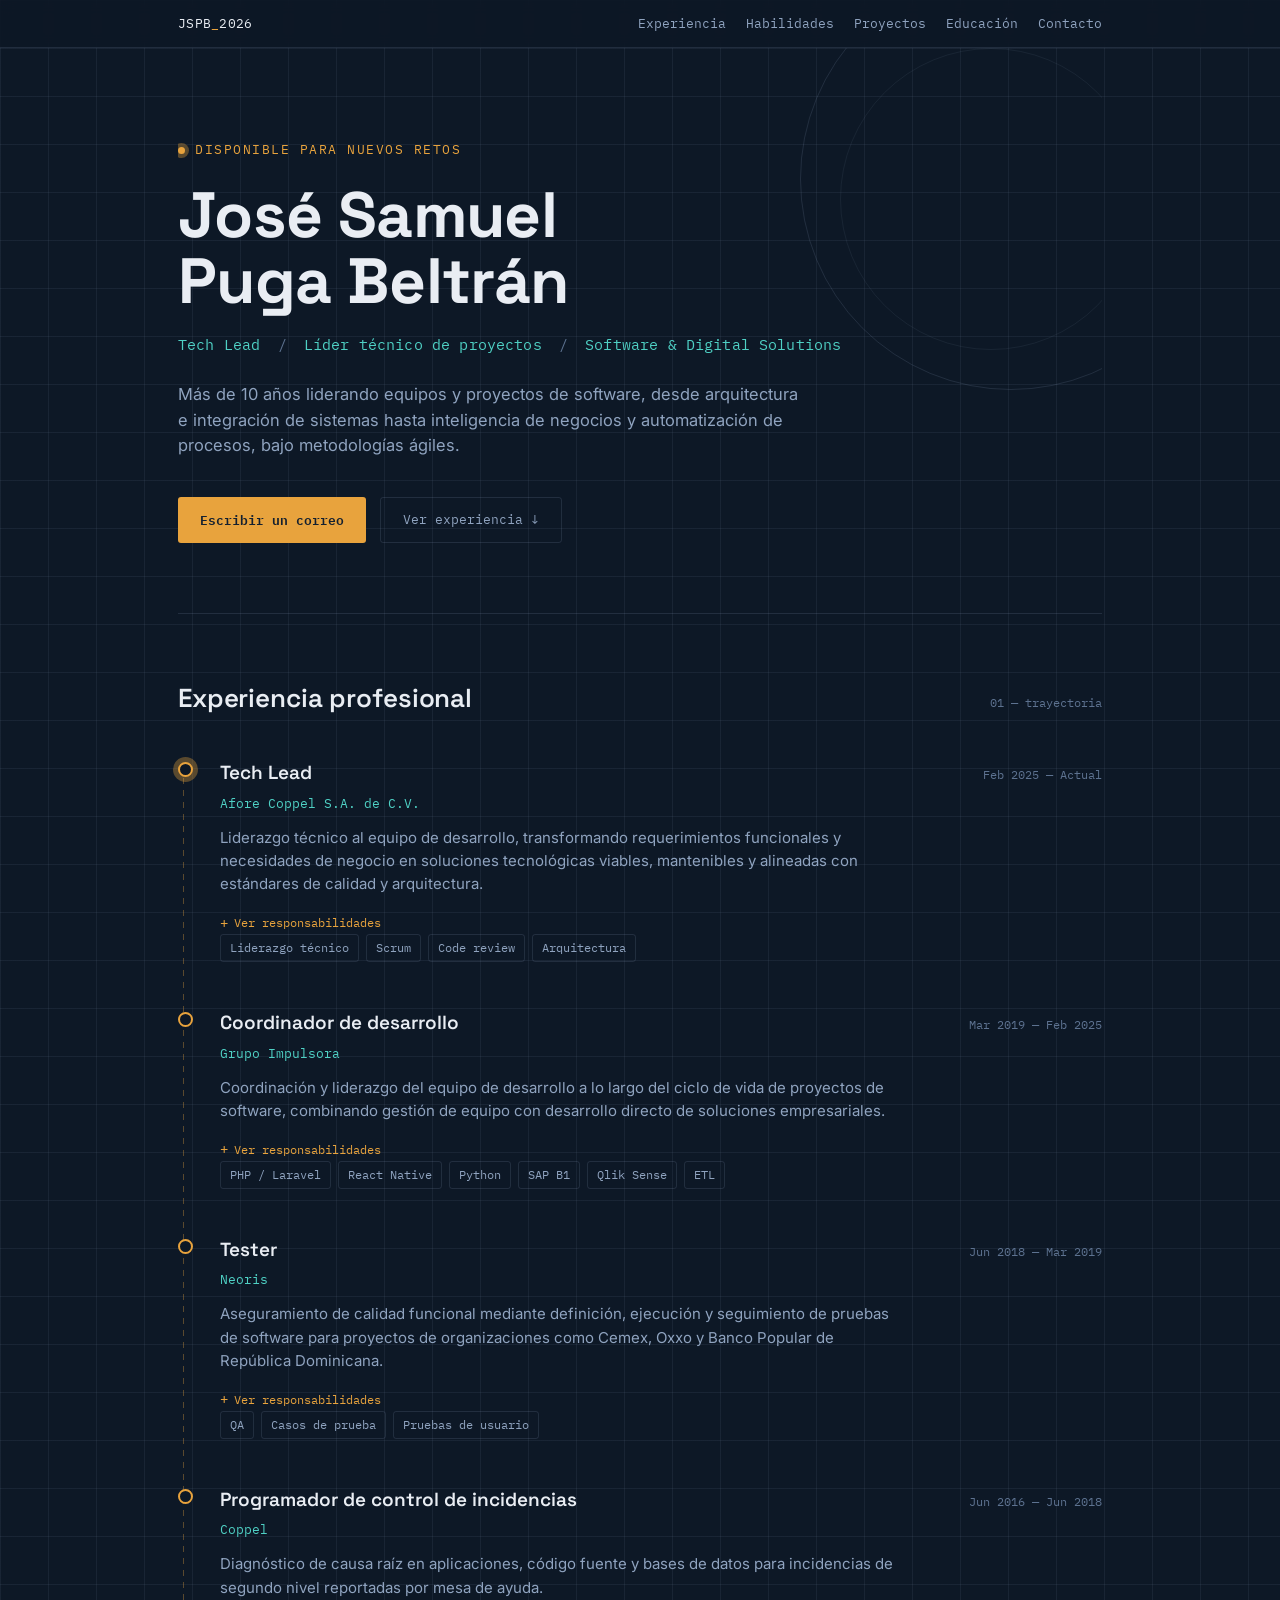
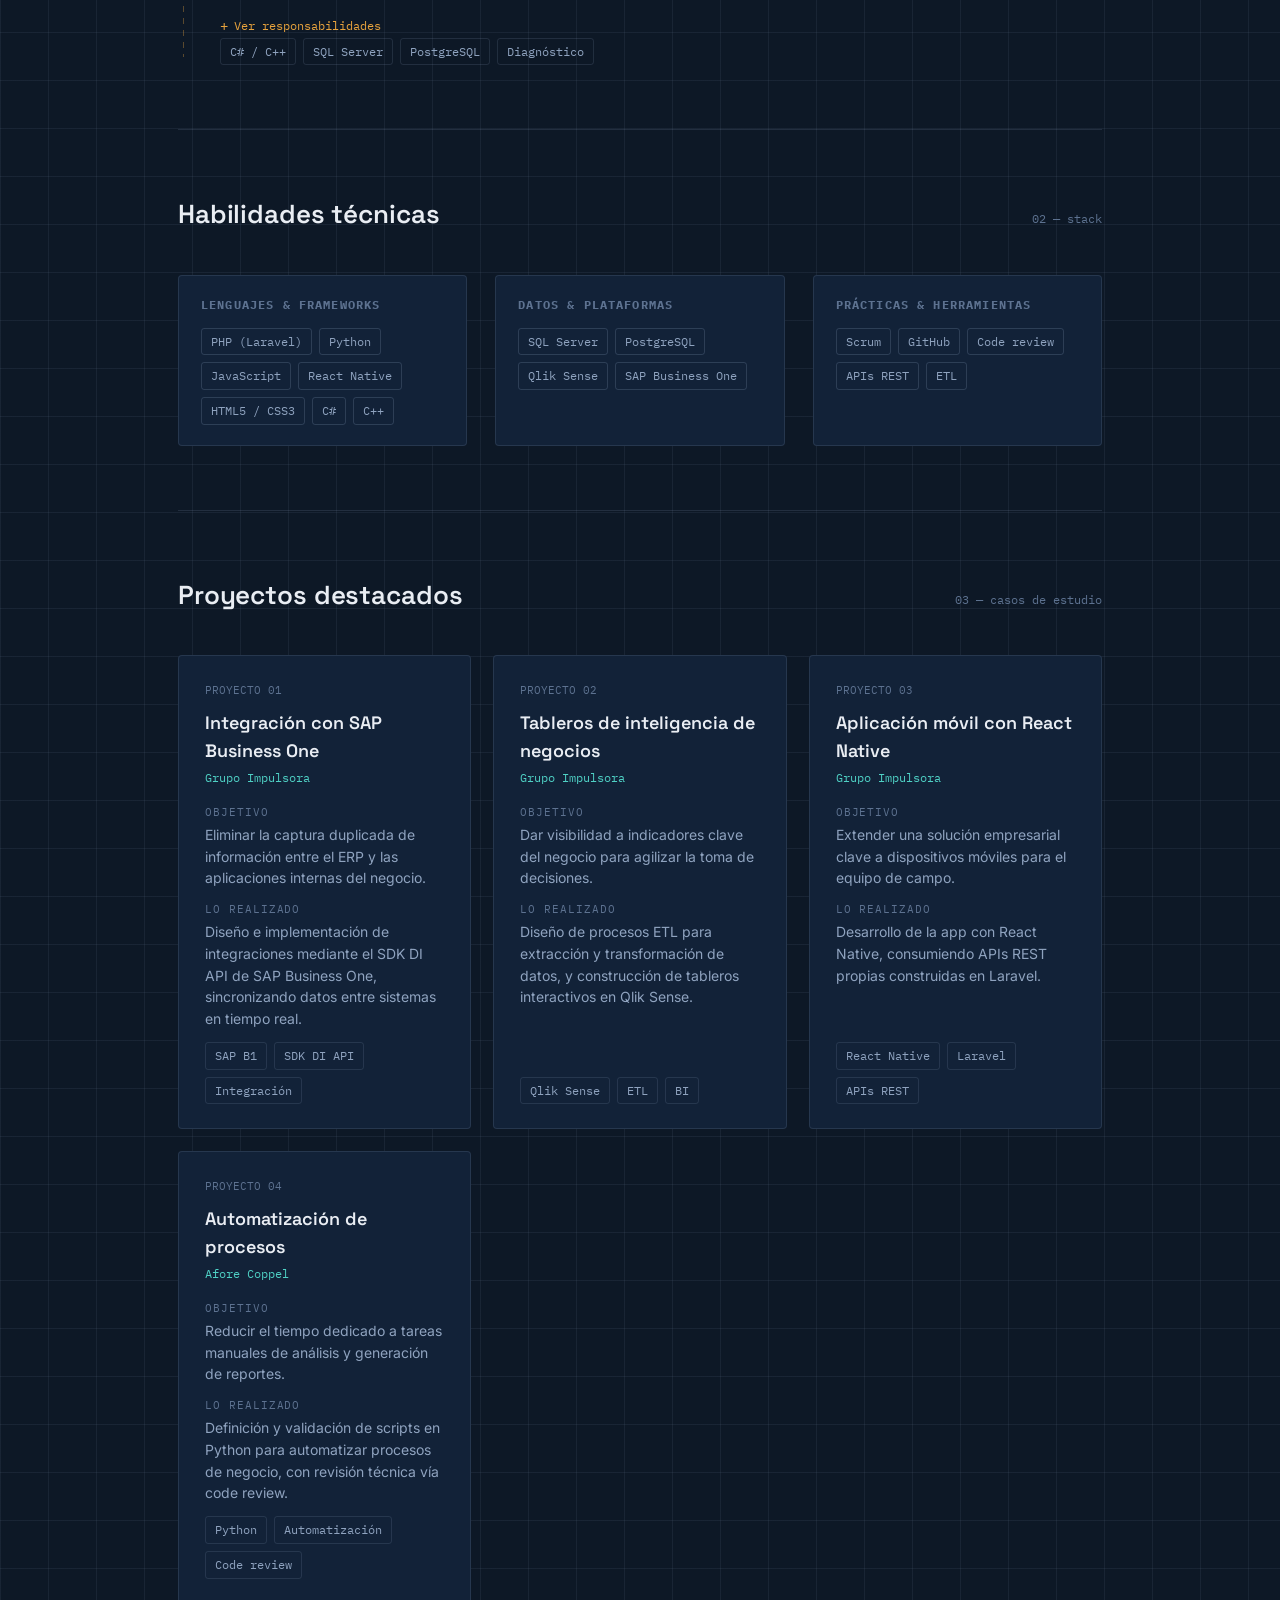
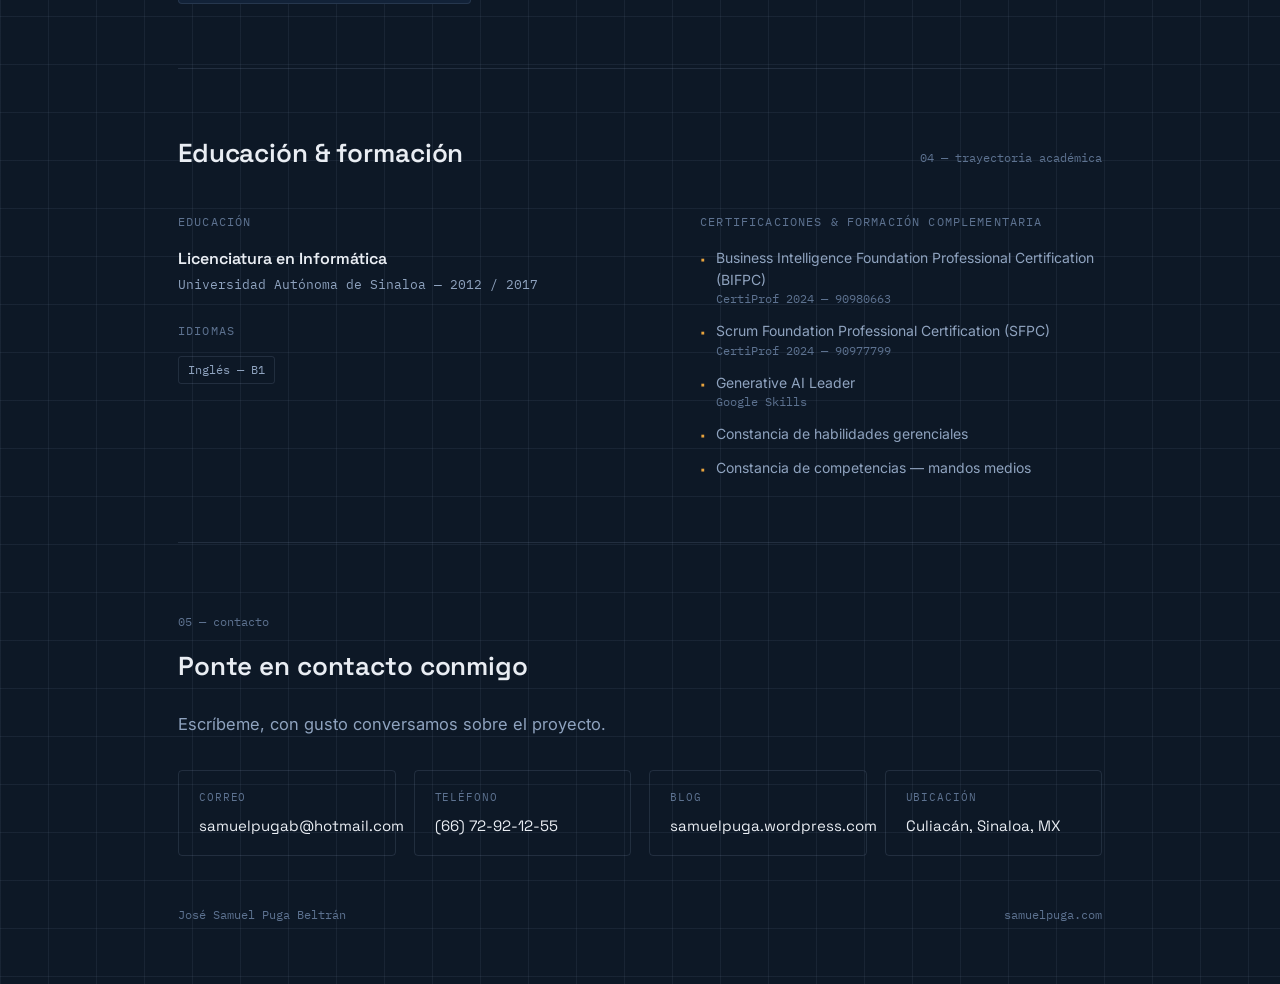
==== index.html @ a3ca5135 "Commit Se realiza el primer commit de la pagina web" ====
<!DOCTYPE html>
<html lang="es">
<head>
<meta charset="UTF-8">
<meta name="viewport" content="width=device-width, initial-scale=1.0">
<title>José Samuel Puga Beltrán — Tech Lead</title>
<!-- Metadatos Open Graph para redes sociales -->
<meta property="og:title" content="José Samuel Puga Beltrán — Tech Lead">
<meta property="og:description" content="Más de 10 años liderando equipos y proyectos de software, arquitectura de sistemas y automatización.">
<meta property="og:type" content="website">
<meta property="og:url" content="https://samuelpuga.com/">
<meta name="description" content="José Samuel Puga Beltrán — Tech Lead. Liderazgo técnico, integración de sistemas y desarrollo de software.">
<link rel="preconnect" href="https://fonts.googleapis.com">
<link rel="preconnect" href="https://fonts.gstatic.com" crossorigin>
<link href="https://fonts.googleapis.com/css2?family=Space+Grotesk:wght@400;500;600;700&family=Inter:wght@400;500;600&family=IBM+Plex+Mono:wght@400;500&display=swap" rel="stylesheet">
<style>
  :root{
    --bg: #0d1826;
    --bg-panel: #122238;
    --bg-panel-2: #0f1e32;
    --grid-line: rgba(143,163,191,0.09);
    --border: rgba(143,163,191,0.16);
    --text: #e9edf3;
    --text-muted: #8fa3bf;
    --text-dim: #5d7290;
    --accent: #e8a33d;
    --accent-dim: rgba(232,163,61,0.35);
    --teal: #4fd1c5;
    --font-display: 'Space Grotesk', sans-serif;
    --font-body: 'Inter', sans-serif;
    --font-mono: 'IBM Plex Mono', monospace;
  }

  *{ box-sizing: border-box; margin:0; padding:0; }

  html{ scroll-behavior: smooth; }

  body{
    background:
      linear-gradient(var(--grid-line) 1px, transparent 1px) 0 0/48px 48px,
      linear-gradient(90deg, var(--grid-line) 1px, transparent 1px) 0 0/48px 48px,
      var(--bg);
    color: var(--text);
    font-family: var(--font-body);
    line-height: 1.55;
    -webkit-font-smoothing: antialiased;
  }

  a{ color: inherit; }

  .wrap{
    max-width: 980px;
    margin: 0 auto;
    padding: 0 28px;
  }

  /* ---------- Top bar ---------- */
  .topbar{
    position: sticky; top:0; z-index: 20;
    background: rgba(13,24,38,0.86);
    backdrop-filter: blur(8px);
    border-bottom: 1px solid var(--border);
  }
  .topbar-inner{
    max-width: 980px; margin:0 auto; padding: 14px 28px;
    display:flex; align-items:center; justify-content: space-between;
    font-family: var(--font-mono); font-size: 12.5px; color: var(--text-muted);
  }
  .topbar-inner .id{ color: var(--text); letter-spacing: 0.02em; }
  .topbar-inner .id span{ color: var(--accent); }
  .topbar-links{ display:flex; gap:20px; }
  .topbar-links a{ text-decoration:none; color: var(--text-muted); transition: color .15s; }
  .topbar-links a:hover{ color: var(--accent); }
  .topbar-links a:focus-visible{ outline: 1px solid var(--accent); outline-offset: 3px; }

  /* ---------- Hero ---------- */
  .hero{
    padding: 92px 0 70px;
    position: relative;
    overflow: hidden;
  }
  .hero::before{
    content:"";
    position:absolute; right: -120px; top: -80px;
    width: 420px; height: 420px;
    border: 1px solid var(--border);
    border-radius: 50%;
  }
  .hero::after{
    content:"";
    position:absolute; right: -40px; top: 0;
    width: 300px; height: 300px;
    border: 1px solid var(--grid-line);
    border-radius: 50%;
  }
  .eyebrow{
    font-family: var(--font-mono); font-size: 12.5px; color: var(--accent);
    letter-spacing: 0.12em; text-transform: uppercase; margin-bottom: 22px;
    display:flex; align-items:center; gap: 10px;
  }
  .eyebrow::before{
    content:""; width: 7px; height:7px; background: var(--accent); border-radius: 50%;
    box-shadow: 0 0 0 4px var(--accent-dim);
  }
  h1{
    font-family: var(--font-display); font-weight: 700;
    font-size: clamp(38px, 6vw, 64px);
    letter-spacing: -0.01em;
    line-height: 1.04;
    max-width: 780px;
  }
  .role-line{
    margin-top: 18px;
    font-family: var(--font-mono);
    font-size: 15px;
    color: var(--teal);
    letter-spacing: 0.01em;
  }
  .role-line .sep{ color: var(--text-dim); margin: 0 8px; }
  .pitch{
    margin-top: 26px;
    max-width: 620px;
    color: var(--text-muted);
    font-size: 16.5px;
  }
  .hero-cta{
    margin-top: 38px;
    display:flex; gap: 14px; flex-wrap: wrap;
  }
  .btn{
    font-family: var(--font-mono); font-size: 13px;
    padding: 12px 22px;
    border-radius: 3px;
    text-decoration: none;
    display:inline-flex; align-items:center; gap:8px;
    transition: all .15s ease;
  }
  .btn-primary{
    background: var(--accent); color: #14202f; font-weight: 600;
  }
  .btn-primary:hover{ background: #f3b458; transform: translateY(-1px); }
  .btn-ghost{
    border: 1px solid var(--border); color: var(--text-muted);
  }
  .btn-ghost:hover{ border-color: var(--accent-dim); color: var(--text); }
  .btn:focus-visible{ outline: 1px solid var(--accent); outline-offset: 3px; }

  /* ---------- Section shell ---------- */
  section{ padding: 64px 0; border-top: 1px solid var(--border); }
  .section-head{
    display:flex; align-items: baseline; justify-content: space-between;
    margin-bottom: 40px; gap: 20px; flex-wrap: wrap;
  }
  .section-num{
    font-family: var(--font-mono); font-size: 12px; color: var(--text-dim);
  }
  h2{
    font-family: var(--font-display); font-size: 26px; font-weight: 600;
    letter-spacing: -0.005em;
  }

  /* ---------- Timeline / pipeline ---------- */
  .pipeline{ position: relative; }
  .pipeline::before{
    content:"";
    position:absolute; left: 5px; top: 8px; bottom: 8px;
    width: 1px;
    background: repeating-linear-gradient(
      to bottom, var(--accent-dim) 0 6px, transparent 6px 12px
    );
  }
  .role{
    position: relative;
    padding: 0 0 46px 42px;
  }
  .role:last-child{ padding-bottom: 0; }
  .role::before{
    content:"";
    position:absolute; left: 0; top: 4px;
    width: 11px; height: 11px;
    border-radius: 50%;
    background: var(--bg);
    border: 2px solid var(--accent);
  }
  .role.current::before{
    box-shadow: 0 0 0 5px var(--accent-dim);
  }
  .role-top{
    display:flex; align-items:baseline; justify-content: space-between;
    flex-wrap: wrap; gap: 8px 20px;
    margin-bottom: 6px;
  }
  .role-title{
    font-family: var(--font-display); font-size: 19px; font-weight: 600;
  }
  .role-dates{
    font-family: var(--font-mono); font-size: 12px; color: var(--text-dim);
    white-space: nowrap;
  }
  .role-company{
    font-family: var(--font-mono); font-size: 13px; color: var(--teal);
    margin-bottom: 12px;
  }
  .role-desc{ color: var(--text-muted); font-size: 15px; margin-bottom: 14px; max-width: 680px; }
  .role-bullets{ list-style:none; display:grid; gap:7px; margin-bottom: 16px; }
  .role-bullets li{
    font-size: 14px; color: var(--text); padding-left: 16px; position: relative;
  }
  .role-bullets li::before{
    content:"–"; position:absolute; left:0; color: var(--text-dim);
  }
  .tags{ display:flex; flex-wrap: wrap; gap: 7px; }
  .tag{
    font-family: var(--font-mono); font-size: 11.5px;
    padding: 4px 9px; border-radius: 3px;
    border: 1px solid var(--border); color: var(--text-muted);
  }
  details{ margin-top: 4px; }
  summary{
    cursor: pointer; font-family: var(--font-mono); font-size: 12px;
    color: var(--accent); list-style: none; user-select: none;
    display:inline-flex; align-items:center; gap:6px;
  }
  summary::-webkit-details-marker{ display:none; }
  summary::before{ content:"+"; font-size: 14px; }
  details[open] summary::before{ content:"–"; }
  details .role-bullets{ margin-top: 14px; }

  /* ---------- Projects ---------- */
  .edit-note{
    font-family: var(--font-mono); font-size: 12px; color: var(--accent);
    background: rgba(232,163,61,0.08); border: 1px dashed var(--accent-dim);
    border-radius: 4px; padding: 10px 14px; margin-bottom: 32px; max-width: 680px;
  }
  .project-grid{
    display:grid; grid-template-columns: repeat(auto-fit, minmax(280px, 1fr));
    gap: 22px;
  }
  .project-card{
    background: var(--bg-panel);
    border: 1px solid var(--border);
    border-radius: 4px;
    padding: 26px 26px 24px;
    display:flex; flex-direction: column;
    transition: border-color .15s, transform .15s;
  }
  .project-card:hover{ border-color: var(--accent-dim); transform: translateY(-2px); }
  .project-index{
    font-family: var(--font-mono); font-size: 11px; color: var(--text-dim);
    margin-bottom: 10px;
  }
  .project-title{
    font-family: var(--font-display); font-size: 18px; font-weight: 600;
    margin-bottom: 4px;
  }
  .project-context{
    font-family: var(--font-mono); font-size: 12px; color: var(--teal);
    margin-bottom: 16px;
  }
  .project-field{ margin-bottom: 12px; }
  .project-field:last-of-type{ margin-bottom: 16px; }
  .project-field .f-label{
    font-family: var(--font-mono); font-size: 10.5px; color: var(--text-dim);
    text-transform: uppercase; letter-spacing: 0.09em; margin-bottom: 4px;
  }
  .project-field .f-value{ font-size: 14px; color: var(--text-muted); }
  .project-card .tags{ margin-top: auto; }

  /* ---------- Skills ---------- */
  .skill-grid{
    display:grid;
    grid-template-columns: repeat(auto-fit, minmax(220px, 1fr));
    gap: 28px;
  }
  .skill-group{
    background: var(--bg-panel);
    border: 1px solid var(--border);
    border-radius: 4px;
    padding: 20px 22px;
  }
  .skill-group h3{
    font-family: var(--font-mono); font-size: 11.5px; color: var(--text-dim);
    text-transform: uppercase; letter-spacing: 0.1em; margin-bottom: 14px;
  }
  .skill-group .tags .tag{ border-color: rgba(143,163,191,0.22); }

  /* ---------- Education / certs / lang ---------- */
  .grid-2{
    display:grid; grid-template-columns: 1.2fr 1fr; gap: 40px;
  }
  .block-title{
    font-family: var(--font-mono); font-size: 11.5px; color: var(--text-dim);
    text-transform: uppercase; letter-spacing: 0.1em; margin-bottom: 16px;
  }
  .edu-item{ margin-bottom: 18px; }
  .edu-item .name{ font-family: var(--font-display); font-size: 16px; font-weight: 600; }
  .edu-item .meta{ font-family: var(--font-mono); font-size: 12.5px; color: var(--text-muted); margin-top: 3px; }
  .cert-list{ list-style:none; display:grid; gap: 12px; }
  .cert-list li{ font-size: 14px; color: var(--text-muted); padding-left: 16px; position: relative; }
  .cert-list li::before{ content:"▪"; position:absolute; left:0; color: var(--accent); font-size: 10px; top:5px; }
  .cert-list .cert-id{ font-family: var(--font-mono); font-size: 11.5px; color: var(--text-dim); display:block; }

  /* ---------- Footer / contact ---------- */
  footer{
    padding: 70px 0 60px;
    border-top: 1px solid var(--border);
  }
  .contact-cta h2{ max-width: 520px; }
  .contact-grid{
    margin-top: 32px;
    display:grid; grid-template-columns: repeat(auto-fit, minmax(200px,1fr));
    gap: 18px;
  }
  .contact-card{
    border: 1px solid var(--border); border-radius: 4px; padding: 18px 20px;
    text-decoration: none; transition: border-color .15s, transform .15s;
  }
  .contact-card:hover{ border-color: var(--accent-dim); transform: translateY(-2px); }
  .contact-card .label{
    font-family: var(--font-mono); font-size: 11px; color: var(--text-dim);
    text-transform: uppercase; letter-spacing: 0.08em; margin-bottom: 8px;
  }
  .contact-card .value{ font-family: var(--font-display); font-size: 15px; }
  .foot-note{
    margin-top: 50px; font-family: var(--font-mono); font-size: 11.5px; color: var(--text-dim);
    display:flex; justify-content: space-between; flex-wrap: wrap; gap: 10px;
  }

  @media (max-width: 720px){
    .grid-2{ grid-template-columns: 1fr; }
    .topbar-links{ gap: 10px; }
    .topbar-links a:nth-child(3),
    .topbar-links a:nth-child(4){ display:none; }
  }

  @media (prefers-reduced-motion: reduce){
    html{ scroll-behavior: auto; }
  }
</style>
</head>
<body>

<div class="topbar">
  <div class="topbar-inner">
    <div class="id">JSPB<span>_</span>2026</div>
    <div class="topbar-links">
      <a href="#experiencia">Experiencia</a>
      <a href="#habilidades">Habilidades</a>
      <a href="#proyectos">Proyectos</a>
      <a href="#educacion">Educación</a>
      <a href="#contacto">Contacto</a>
    </div>
  </div>
</div>

<div class="wrap">

  <section class="hero" style="border-top:none;">
    <div class="eyebrow">Disponible para nuevos retos</div>
    <h1>José Samuel<br>Puga Beltrán</h1>
    <div class="role-line">Tech Lead <span class="sep">/</span> Líder técnico de proyectos <span class="sep">/</span> Software &amp; Digital Solutions</div>
    <p class="pitch">
      Más de 10 años liderando equipos y proyectos de software, desde arquitectura e integración de sistemas
      hasta inteligencia de negocios y automatización de procesos, bajo metodologías ágiles.
    </p>
    <div class="hero-cta">
      <a class="btn btn-primary" href="mailto:samuelpugab@hotmail.com">Escribir un correo</a>
      <a class="btn btn-ghost" href="#experiencia">Ver experiencia ↓</a>
    </div>
  </section>

  <section id="experiencia">
    <div class="section-head">
      <h2>Experiencia profesional</h2>
      <div class="section-num">01 — trayectoria</div>
    </div>

    <div class="pipeline">

      <div class="role current">
        <div class="role-top">
          <div class="role-title">Tech Lead</div>
          <div class="role-dates">Feb 2025 — Actual</div>
        </div>
        <div class="role-company">Afore Coppel S.A. de C.V.</div>
        <p class="role-desc">
          Liderazgo técnico al equipo de desarrollo, transformando requerimientos funcionales y necesidades de
          negocio en soluciones tecnológicas viables, mantenibles y alineadas con estándares de calidad y arquitectura.
        </p>
        <details>
          <summary>Ver responsabilidades</summary>
          <ul class="role-bullets">
			<li>Arquitectura de Soluciones y Análisis de Impacto: Diseño y documento la arquitectura técnica y topología de sistemas, diagramando flujos e infraestructura (utilizando Mermaid.js y draw.io) para visualizar la afectación en servidores, definir el stack tecnológico y orquestar la creación de nuevos componentes.</li>
			<li>Liderazgo Técnico y Adopción Ágil (Scrum): Lidero técnica y operativamente una célula de desarrollo, actuando como pilar en la transición de la empresa hacia la metodología Scrum. Resolviendo bloqueos técnicos diarios y garantizando el cumplimiento de los KPIs de entrega (velocidad y objetivos del sprint).</li>
			<li>Alineación Negocio-Tecnología: Actúo como puente estratégico colaborando directamente con el Product Owner y el Scrum Master para refinar Historias de Usuario (HU), traduciendo necesidades comerciales en requerimientos técnicos viables y optimizando la estrategia de ataque del sprint.</li>
			<li>Gestión de Talento y Continuidad Operativa: Mentoreo al equipo de ingeniería, supervisando su desarrollo profesional (capacitaciones) y calidad de código. Mantengo un perfil hands-on, desarrollando componentes críticos para asegurar la continuidad de las entregas ante contingencias o ausencias.</li>
			<li>Gobierno de Infraestructura: Soy owner de dos servidores críticos asignados, garantizando su estabilidad, cumplimiento de normativas de las áreas operativas y generación de documentación técnica de alto nivel.</li>
          </ul>
        </details>
        <div class="tags">
          <span class="tag">Liderazgo técnico</span>
          <span class="tag">Scrum</span>
          <span class="tag">Code review</span>
          <span class="tag">Arquitectura</span>
        </div>
      </div>

      <div class="role">
        <div class="role-top">
          <div class="role-title">Coordinador de desarrollo</div>
          <div class="role-dates">Mar 2019 — Feb 2025</div>
        </div>
        <div class="role-company">Grupo Impulsora</div>
        <p class="role-desc">
          Coordinación y liderazgo del equipo de desarrollo a lo largo del ciclo de vida de proyectos de software,
          combinando gestión de equipo con desarrollo directo de soluciones empresariales.
        </p>
        <details>
          <summary>Ver responsabilidades</summary>
          <ul class="role-bullets">
            <li>Transformación Digital y Liderazgo de IT: Lideré la modernización tecnológica de la empresa desde cero, fundando y escalando el departamento de desarrollo. Dirigí el reclutamiento, mentoring y gestión del equipo técnico, y evangelicé a las gerencias para migrar procesos críticos y aislados en Excel hacia un ecosistema web estandarizado.</li>
			<li>Arquitectura de Sistemas & Integración Empresarial (SAP): Diseñé, tomé decisiones de stack (PHP/Laravel) y desarrollé un ecosistema omnicanal de cero, entregando una plataforma web central (con más de 100 módulos) y 3 aplicaciones móviles (React-Native) consumiendo una API REST propia. Todo integrado de forma segura y bidireccional al core de SAP Business One mediante DI API y consultas directas.</li>
			<li>Ingeniería de Datos y Business Intelligence: Conceptualicé y construí la infraestructura de análisis de datos para la toma de decisiones directivas, diseñando un Data Warehouse alimentado por procesos ETL creados a la medida y visualizado a través de tableros dinámicos en QlikSense.</li>
			<li>Implementación de Cultura Ágil (Scrum): Fui el catalizador principal para la adopción de la metodología Scrum en la organización, resolviendo problemas históricos de definición de alcance y tiempos de entrega. Capacité técnica y metodológicamente tanto al equipo de desarrollo como a los nuevos roles de gestión (Product Owners/Scrum Masters).</li>
			<li>Gestión Operativa y Soporte Nivel 3: Mantuve el gobierno total sobre la arquitectura tecnológica, garantizando la alta disponibilidad de las aplicaciones y encabezando el diagnóstico y resolución de incidencias de código complejas escaladas por la mesa de ayuda.</li>
          </ul>
        </details>
        <div class="tags">
          <span class="tag">PHP / Laravel</span>
          <span class="tag">React Native</span>
          <span class="tag">Python</span>
          <span class="tag">SAP B1</span>
          <span class="tag">Qlik Sense</span>
          <span class="tag">ETL</span>
        </div>
      </div>

      <div class="role">
        <div class="role-top">
          <div class="role-title">Tester</div>
          <div class="role-dates">Jun 2018 — Mar 2019</div>
        </div>
        <div class="role-company">Neoris</div>
        <p class="role-desc">
          Aseguramiento de calidad funcional mediante definición, ejecución y seguimiento de pruebas de software
          para proyectos de organizaciones como Cemex, Oxxo y Banco Popular de República Dominicana.
        </p>
        <details>
          <summary>Ver responsabilidades</summary>
          <ul class="role-bullets">
            <li>Aseguramiento de Calidad en Core Bancario (Banco Popular RD): Trabajé 6 meses de forma presencial validando una migración crítica del sistema core de créditos. Diseñé y ejecuté pruebas de integración y regresión en más de 30 sistemas para garantizar la continuidad operativa y mitigar riesgos de afectación tras la actualización del núcleo. </li>
			<li>Despliegues Enterprise Internacionales (Oxxo & Cemex): Ejecuté los ciclos de pruebas funcionales para la implementación del sistema central de ventas durante la apertura de mercado de Oxxo en Perú. Adicionalmente, validé la integridad de un sistema de procesamiento y traducción de información corporativa para Cemex. </li>
			<li>Ciclo de Vida de Pruebas (STLC): Fui responsable de la creación de planes y casos de prueba, ejecución exhaustiva de pruebas manuales sistemáticas y documentación de incidencias, asegurando que cada entrega cumpliera estrictamente con los requerimientos técnicos y de negocio. </li>
          </ul>
        </details>
        <div class="tags">
          <span class="tag">QA</span>
          <span class="tag">Casos de prueba</span>
          <span class="tag">Pruebas de usuario</span>
        </div>
      </div>

      <div class="role">
        <div class="role-top">
          <div class="role-title">Programador de control de incidencias</div>
          <div class="role-dates">Jun 2016 — Jun 2018</div>
        </div>
        <div class="role-company">Coppel</div>
        <p class="role-desc">
          Diagnóstico de causa raíz en aplicaciones, código fuente y bases de datos para incidencias de segundo nivel
          reportadas por mesa de ayuda.
        </p>
        <details>
          <summary>Ver responsabilidades</summary>
          <ul class="role-bullets">
            <li>Análisis de Causa Raíz en Producción (Troubleshooting): Gestioné el diagnóstico avanzado de incidencias críticas escaladas por la mesa de ayuda, identificando el origen de fallos a través de múltiples capas del sistema: problemas de conectividad, errores de despliegue, inconsistencias de bases de datos y fallos lógicos. </li>
			<li>Ingeniería Inversa y Debugging: Analizaba y rastreaba flujos de ejecución en un promedio de 10 repositorios/sistemas distintos diariamente, procesando y diagnosticando alrededor de 8 incidencias de alta prioridad al día para su corrección precisa. </li>
			<li>Integridad de Datos y Sistemas: Evaluaba el impacto de transacciones fallidas, actualizaciones de base de datos incorrectas (SQL Server, PostgreSQL) y errores de notas de producción, documentando los hallazgos detalladamente para el equipo de desarrollo y evitando la reincidencia de los errores.</li>
          </ul>
        </details>
        <div class="tags">
          <span class="tag">C# / C++</span>
          <span class="tag">SQL Server</span>
          <span class="tag">PostgreSQL</span>
          <span class="tag">Diagnóstico</span>
        </div>
      </div>

    </div>
  </section>

  <section id="habilidades">
    <div class="section-head">
      <h2>Habilidades técnicas</h2>
      <div class="section-num">02 — stack</div>
    </div>
    <div class="skill-grid">
      <div class="skill-group">
        <h3>Lenguajes &amp; frameworks</h3>
        <div class="tags">
          <span class="tag">PHP (Laravel)</span>
          <span class="tag">Python</span>
          <span class="tag">JavaScript</span>
          <span class="tag">React Native</span>
          <span class="tag">HTML5 / CSS3</span>
          <span class="tag">C#</span>
          <span class="tag">C++</span>
        </div>
      </div>
      <div class="skill-group">
        <h3>Datos &amp; plataformas</h3>
        <div class="tags">
          <span class="tag">SQL Server</span>
          <span class="tag">PostgreSQL</span>
          <span class="tag">Qlik Sense</span>
          <span class="tag">SAP Business One</span>
        </div>
      </div>
      <div class="skill-group">
        <h3>Prácticas &amp; herramientas</h3>
        <div class="tags">
          <span class="tag">Scrum</span>
          <span class="tag">GitHub</span>
          <span class="tag">Code review</span>
          <span class="tag">APIs REST</span>
          <span class="tag">ETL</span>
        </div>
      </div>
    </div>
  </section>

  <section id="proyectos">
    <div class="section-head">
      <h2>Proyectos destacados</h2>
      <div class="section-num">03 — casos de estudio</div>
    </div>

    <!-- <p class="edit-note">
      ✎ Estos 4 proyectos son un borrador basado en tu stack técnico — reemplaza el título, contexto,
      objetivo, solución y tags con los datos reales de tus proyectos.
    </p> -->

    <div class="project-grid">

      <div class="project-card">
        <div class="project-index">PROYECTO 01</div>
        <div class="project-title">Integración con SAP Business One</div>
        <div class="project-context">Grupo Impulsora</div>
        <div class="project-field">
          <div class="f-label">Objetivo</div>
          <div class="f-value">Eliminar la captura duplicada de información entre el ERP y las aplicaciones internas del negocio.</div>
        </div>
        <div class="project-field">
          <div class="f-label">Lo realizado</div>
          <div class="f-value">Diseño e implementación de integraciones mediante el SDK DI API de SAP Business One, sincronizando datos entre sistemas en tiempo real.</div>
        </div>
        <div class="tags">
          <span class="tag">SAP B1</span>
          <span class="tag">SDK DI API</span>
          <span class="tag">Integración</span>
        </div>
      </div>

      <div class="project-card">
        <div class="project-index">PROYECTO 02</div>
        <div class="project-title">Tableros de inteligencia de negocios</div>
        <div class="project-context">Grupo Impulsora</div>
        <div class="project-field">
          <div class="f-label">Objetivo</div>
          <div class="f-value">Dar visibilidad a indicadores clave del negocio para agilizar la toma de decisiones.</div>
        </div>
        <div class="project-field">
          <div class="f-label">Lo realizado</div>
          <div class="f-value">Diseño de procesos ETL para extracción y transformación de datos, y construcción de tableros interactivos en Qlik Sense.</div>
        </div>
        <div class="tags">
          <span class="tag">Qlik Sense</span>
          <span class="tag">ETL</span>
          <span class="tag">BI</span>
        </div>
      </div>

      <div class="project-card">
        <div class="project-index">PROYECTO 03</div>
        <div class="project-title">Aplicación móvil con React Native</div>
        <div class="project-context">Grupo Impulsora</div>
        <div class="project-field">
          <div class="f-label">Objetivo</div>
          <div class="f-value">Extender una solución empresarial clave a dispositivos móviles para el equipo de campo.</div>
        </div>
        <div class="project-field">
          <div class="f-label">Lo realizado</div>
          <div class="f-value">Desarrollo de la app con React Native, consumiendo APIs REST propias construidas en Laravel.</div>
        </div>
        <div class="tags">
          <span class="tag">React Native</span>
          <span class="tag">Laravel</span>
          <span class="tag">APIs REST</span>
        </div>
      </div>

      <div class="project-card">
        <div class="project-index">PROYECTO 04</div>
        <div class="project-title">Automatización de procesos</div>
        <div class="project-context">Afore Coppel</div>
        <div class="project-field">
          <div class="f-label">Objetivo</div>
          <div class="f-value">Reducir el tiempo dedicado a tareas manuales de análisis y generación de reportes.</div>
        </div>
        <div class="project-field">
          <div class="f-label">Lo realizado</div>
          <div class="f-value">Definición y validación de scripts en Python para automatizar procesos de negocio, con revisión técnica vía code review.</div>
        </div>
        <div class="tags">
          <span class="tag">Python</span>
          <span class="tag">Automatización</span>
          <span class="tag">Code review</span>
        </div>
      </div>

    </div>
  </section>

  <section id="educacion">
    <div class="section-head">
      <h2>Educación &amp; formación</h2>
      <div class="section-num">04 — trayectoria académica</div>
    </div>
    <div class="grid-2">
      <div>
        <div class="block-title">Educación</div>
        <div class="edu-item">
          <div class="name">Licenciatura en Informática</div>
          <div class="meta">Universidad Autónoma de Sinaloa — 2012 / 2017</div>
        </div>
        <div class="block-title" style="margin-top:28px;">Idiomas</div>
        <div class="tags"><span class="tag">Inglés — B1</span></div>
      </div>
      <div>
        <div class="block-title">Certificaciones &amp; formación complementaria</div>
        <ul class="cert-list">
          <li>Business Intelligence Foundation Professional Certification (BIFPC)
            <span class="cert-id">CertiProf 2024 — 90980663</span>
          </li>
          <li>Scrum Foundation Professional Certification (SFPC)
            <span class="cert-id">CertiProf 2024 — 90977799</span>
          </li>
          <li>Generative AI Leader
            <span class="cert-id">Google Skills</span>
          </li>
          <li>Constancia de habilidades gerenciales</li>
          <li>Constancia de competencias — mandos medios</li>
        </ul>
      </div>
    </div>
  </section>

  <footer id="contacto">
    <div class="contact-cta">
      <div class="section-num" style="margin-bottom:14px;">05 — contacto</div>
      <h2>Ponte en contacto conmigo</h2>
      <p class="pitch">Escríbeme, con gusto conversamos sobre el proyecto.</p>
    </div>
    <div class="contact-grid">
      <a class="contact-card" href="mailto:samuelpugab@hotmail.com">
        <div class="label">Correo</div>
        <div class="value">samuelpugab@hotmail.com</div>
      </a>
      <a class="contact-card" href="tel:+526672921255">
        <div class="label">Teléfono</div>
        <div class="value">(66) 72‑92‑12‑55</div>
      </a>
      <a class="contact-card" href="https://samuelpuga.wordpress.com" target="_blank" rel="noopener">
        <div class="label">Blog</div>
        <div class="value">samuelpuga.wordpress.com</div>
      </a>
      <div class="contact-card" style="cursor:default;">
        <div class="label">Ubicación</div>
        <div class="value">Culiacán, Sinaloa, MX</div>
      </div>
    </div>
    <div class="foot-note">
      <span>José Samuel Puga Beltrán</span>
      <span>samuelpuga.com</span>
    </div>
  </footer>

</div>
</body>
</html>
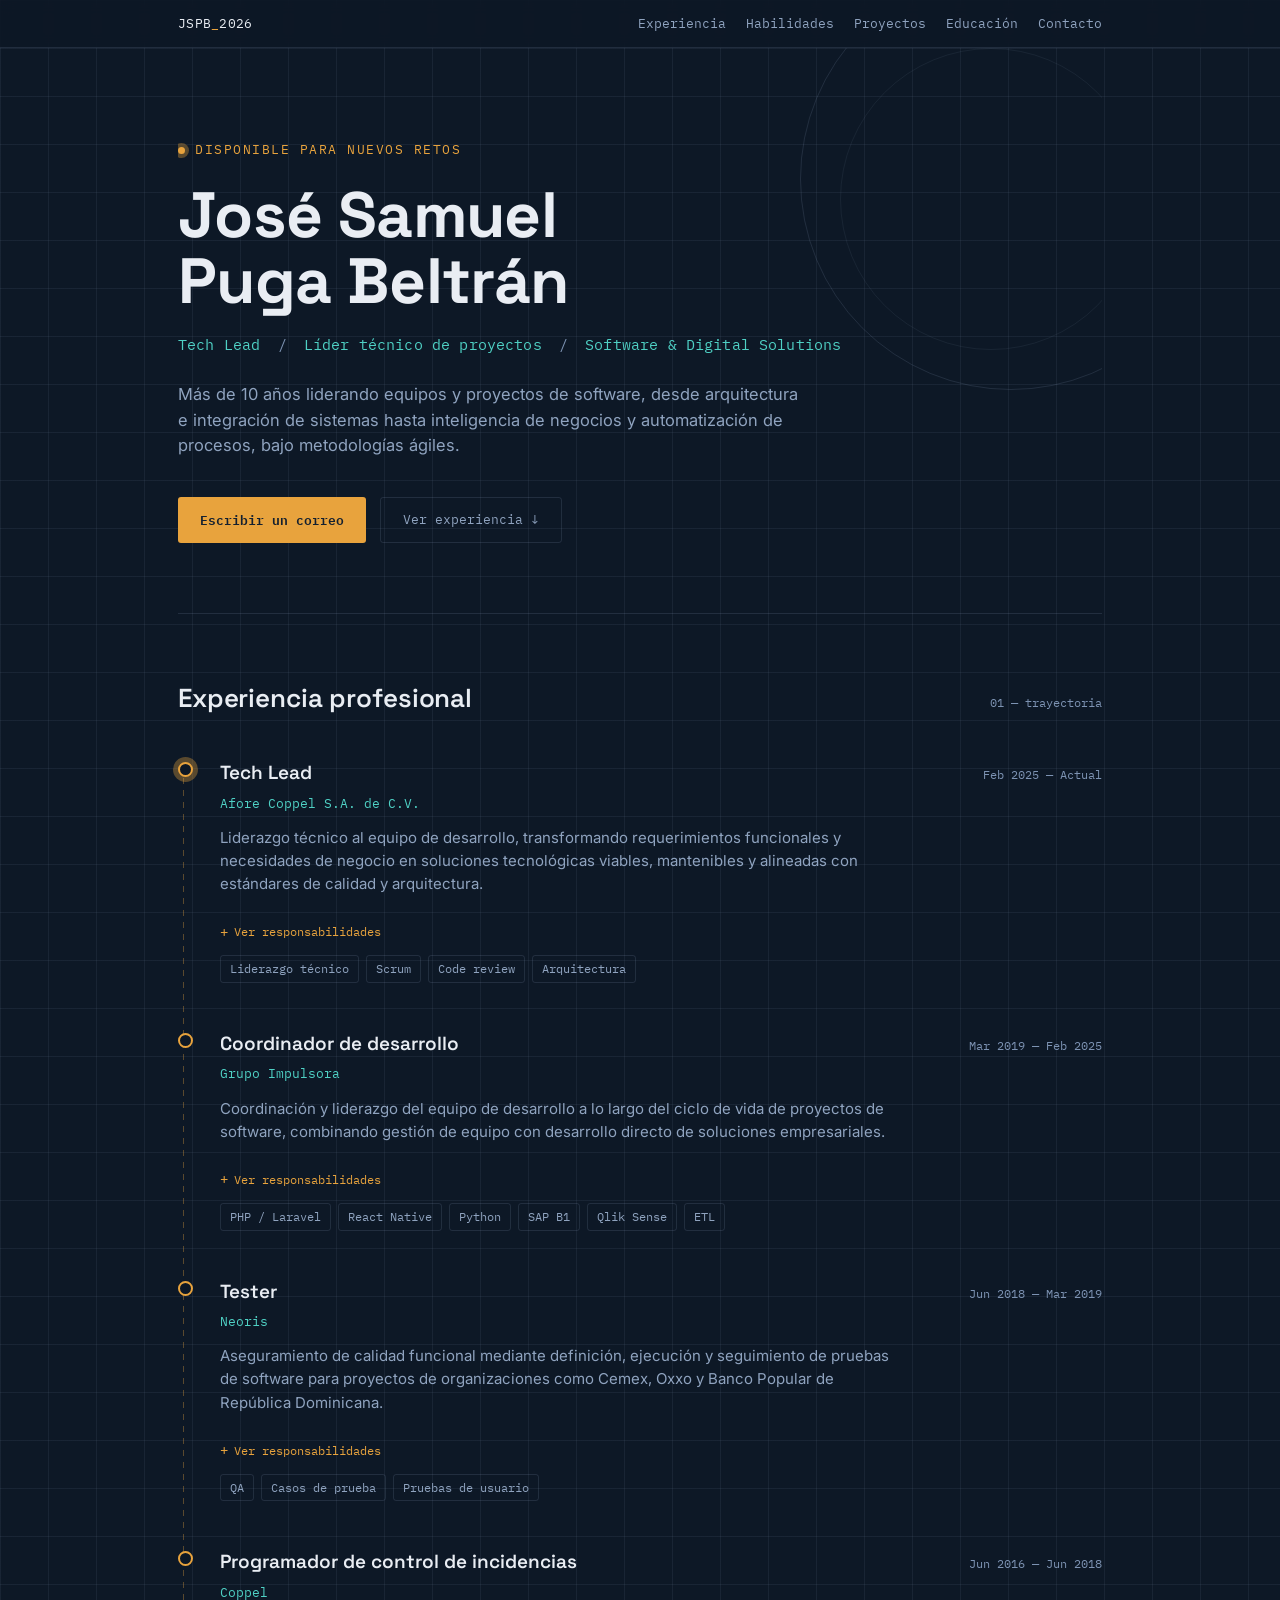
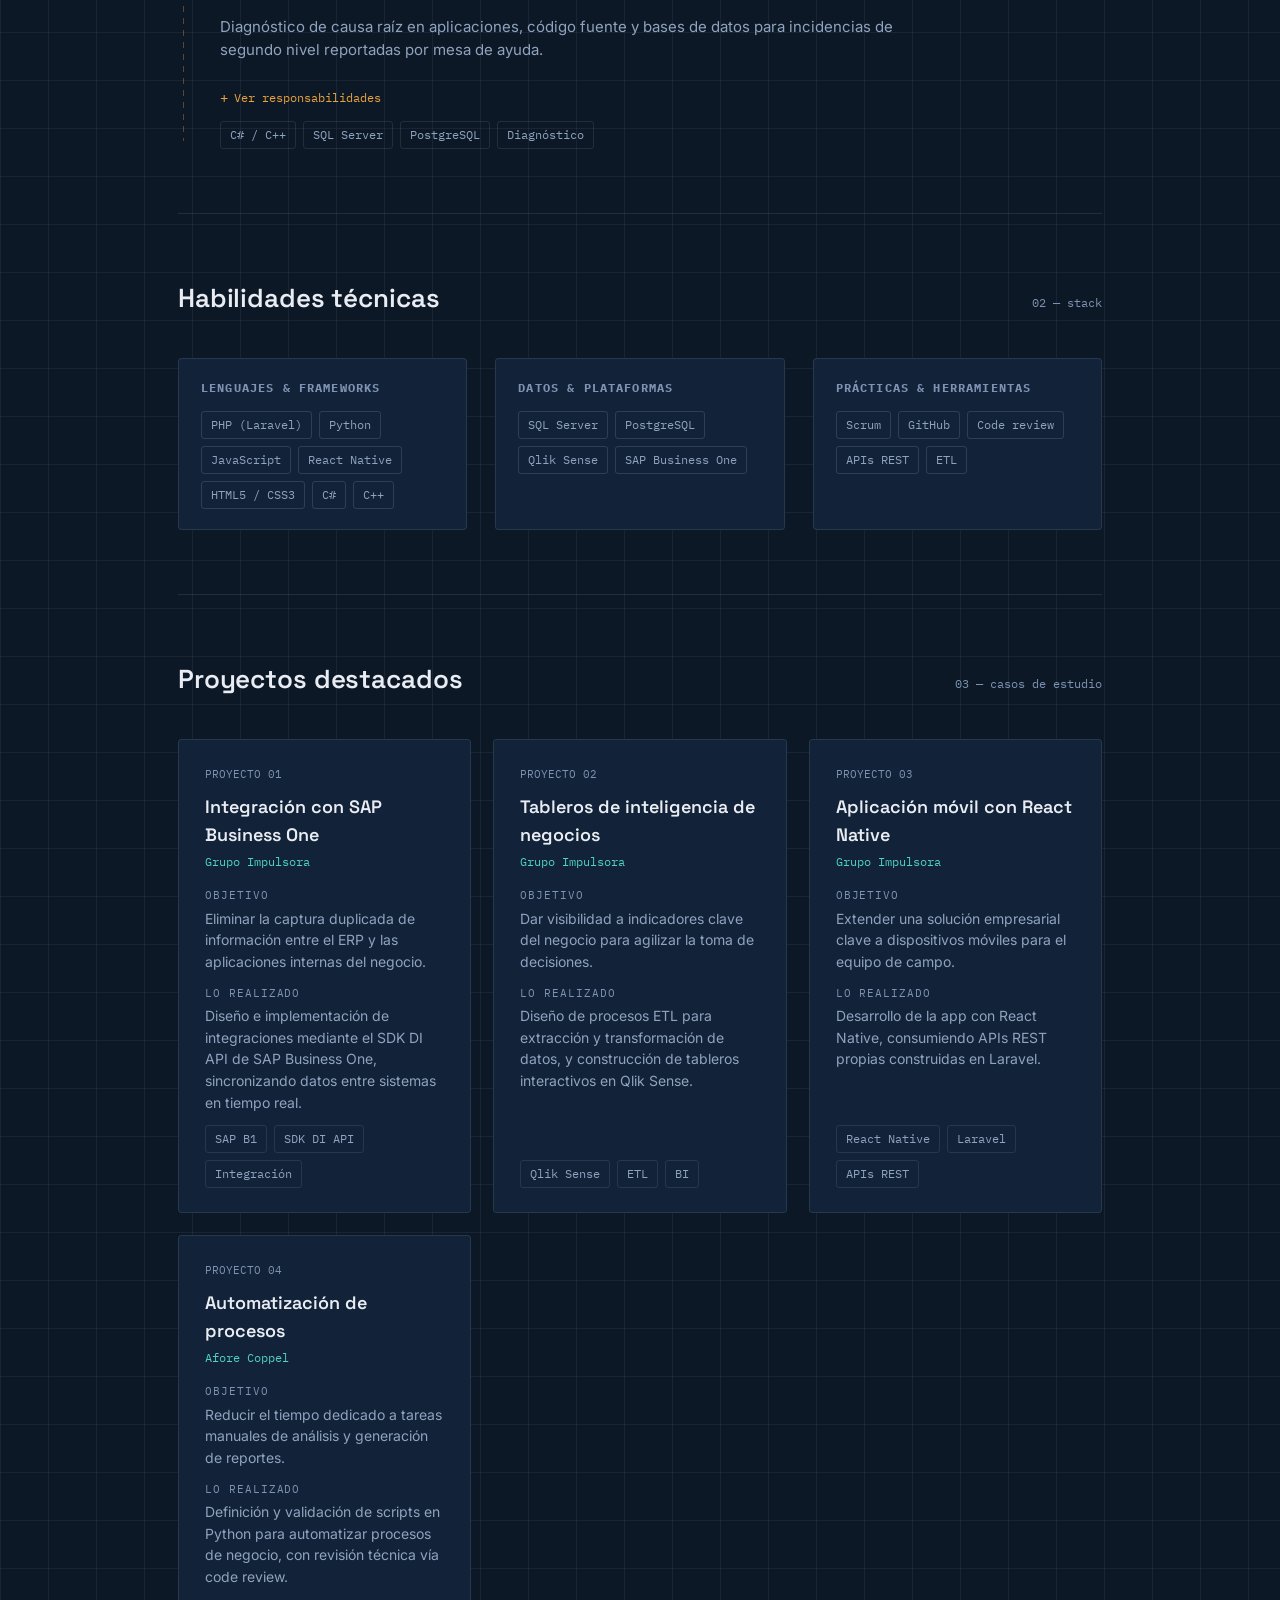
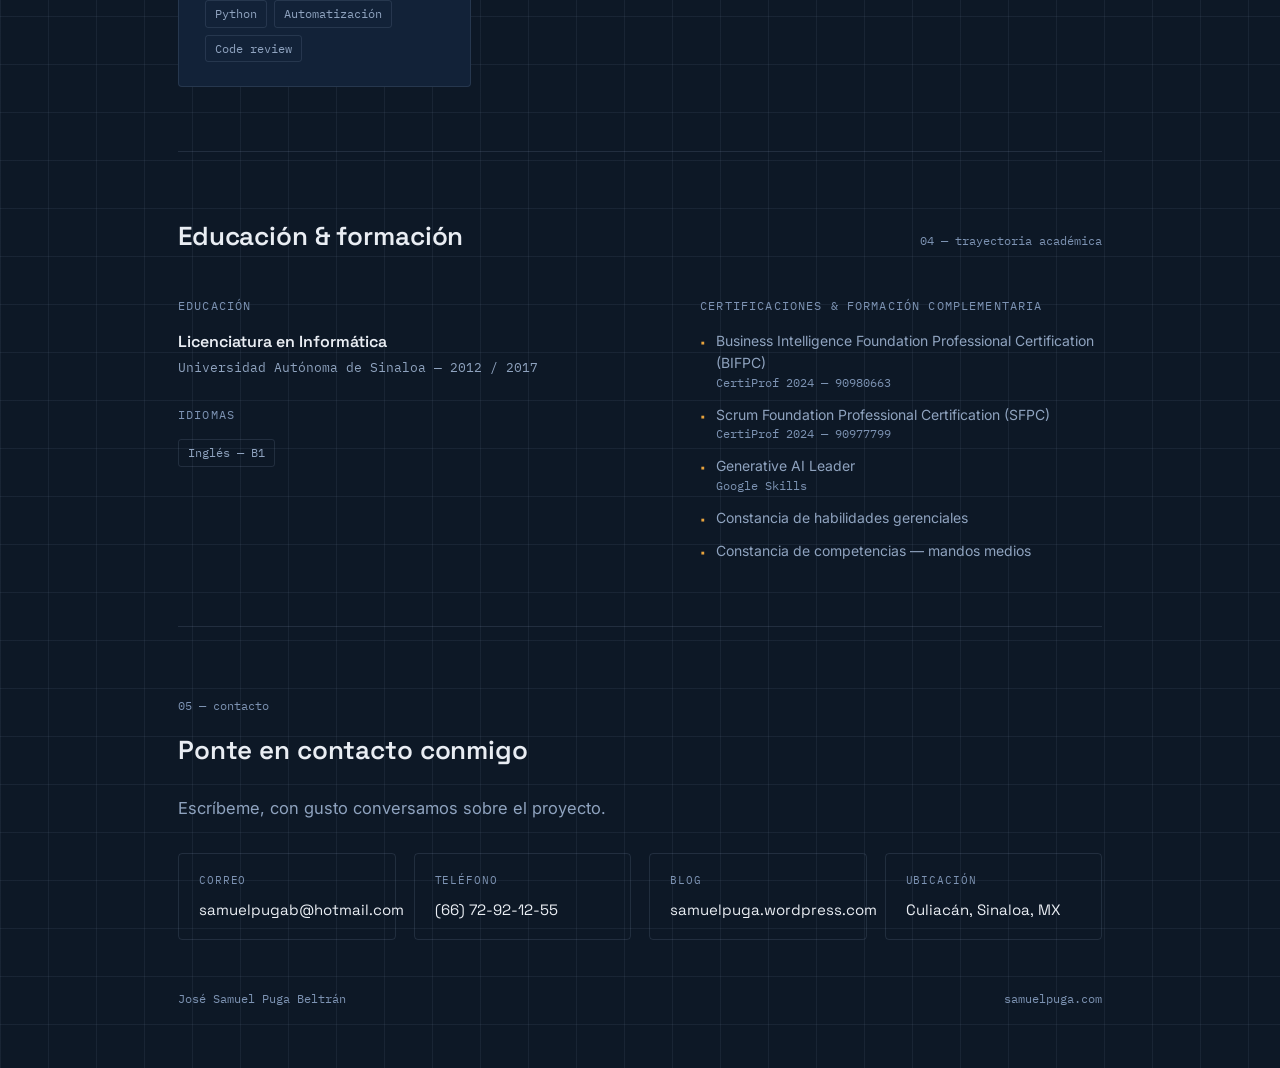
==== commit 98027430: "Mejoras visuales Se hacen mejoras visuales y accesibles" ====
--- a/index.html
+++ b/index.html
@@ -22,7 +22,8 @@
     --border: rgba(143,163,191,0.16);
     --text: #e9edf3;
     --text-muted: #8fa3bf;
-    --text-dim: #5d7290;
+    /* MEJORA 1: Contraste incrementado para WCAG AA (antes #5d7290) */
+    --text-dim: #7d93b3; 
     --accent: #e8a33d;
     --accent-dim: rgba(232,163,61,0.35);
     --teal: #4fd1c5;
@@ -66,12 +67,15 @@
     display:flex; align-items:center; justify-content: space-between;
     font-family: var(--font-mono); font-size: 12.5px; color: var(--text-muted);
   }
-  .topbar-inner .id{ color: var(--text); letter-spacing: 0.02em; }
+  .topbar-inner .id{ color: var(--text); letter-spacing: 0.02em; flex-shrink: 0; }
   .topbar-inner .id span{ color: var(--accent); }
   .topbar-links{ display:flex; gap:20px; }
   .topbar-links a{ text-decoration:none; color: var(--text-muted); transition: color .15s; }
-  .topbar-links a:hover{ color: var(--accent); }
-  .topbar-links a:focus-visible{ outline: 1px solid var(--accent); outline-offset: 3px; }
+  .topbar-links a:hover, 
+  .topbar-links a.active { color: var(--accent); } /* Estado activo agregado */
+  
+  /* MEJORA 5: Grosor de focus a 2px para mejor accesibilidad de teclado */
+  .topbar-links a:focus-visible{ outline: 2px solid var(--accent); outline-offset: 3px; }
 
   /* ---------- Hero ---------- */
   .hero{
@@ -143,7 +147,9 @@
     border: 1px solid var(--border); color: var(--text-muted);
   }
   .btn-ghost:hover{ border-color: var(--accent-dim); color: var(--text); }
-  .btn:focus-visible{ outline: 1px solid var(--accent); outline-offset: 3px; }
+  
+  /* MEJORA 5: Grosor de focus a 2px */
+  .btn:focus-visible{ outline: 2px solid var(--accent); outline-offset: 3px; }
 
   /* ---------- Section shell ---------- */
   section{ padding: 64px 0; border-top: 1px solid var(--border); }
@@ -216,15 +222,23 @@
     border: 1px solid var(--border); color: var(--text-muted);
   }
   details{ margin-top: 4px; }
+  
+  /* MEJORA 3: Área de toque extendida a ~44px para móviles (Padding agregado) */
   summary{
     cursor: pointer; font-family: var(--font-mono); font-size: 12px;
     color: var(--accent); list-style: none; user-select: none;
     display:inline-flex; align-items:center; gap:6px;
-  }
+    padding: 12px 10px;
+    margin-left: -10px; /* Compensa visualmente el padding */
+    border-radius: 4px;
+    transition: background 0.2s;
+  }
+  summary:hover { background: rgba(232,163,61,0.05); }
+  summary:focus-visible { outline: 2px solid var(--accent); }
   summary::-webkit-details-marker{ display:none; }
   summary::before{ content:"+"; font-size: 14px; }
   details[open] summary::before{ content:"–"; }
-  details .role-bullets{ margin-top: 14px; }
+  details .role-bullets{ margin-top: 4px; }
 
   /* ---------- Projects ---------- */
   .edit-note{
@@ -236,15 +250,20 @@
     display:grid; grid-template-columns: repeat(auto-fit, minmax(280px, 1fr));
     gap: 22px;
   }
+  
+  /* MEJORA 4: Se asegura que el project-card se comporte bien como etiqueta <a> */
   .project-card{
     background: var(--bg-panel);
     border: 1px solid var(--border);
     border-radius: 4px;
     padding: 26px 26px 24px;
     display:flex; flex-direction: column;
+    text-decoration: none; /* Previene subrayado en el enlace completo */
+    color: inherit;
     transition: border-color .15s, transform .15s;
   }
   .project-card:hover{ border-color: var(--accent-dim); transform: translateY(-2px); }
+  .project-card:focus-visible{ outline: 2px solid var(--accent); outline-offset: 2px; }
   .project-index{
     font-family: var(--font-mono); font-size: 11px; color: var(--text-dim);
     margin-bottom: 10px;
@@ -314,8 +333,10 @@
   .contact-card{
     border: 1px solid var(--border); border-radius: 4px; padding: 18px 20px;
     text-decoration: none; transition: border-color .15s, transform .15s;
+    display: block;
   }
   .contact-card:hover{ border-color: var(--accent-dim); transform: translateY(-2px); }
+  .contact-card:focus-visible{ outline: 2px solid var(--accent); outline-offset: 2px; }
   .contact-card .label{
     font-family: var(--font-mono); font-size: 11px; color: var(--text-dim);
     text-transform: uppercase; letter-spacing: 0.08em; margin-bottom: 8px;
@@ -326,11 +347,20 @@
     display:flex; justify-content: space-between; flex-wrap: wrap; gap: 10px;
   }
 
+  /* MEJORA 2: Se habilita scroll horizontal en móviles (en lugar de ocultar enlaces) */
   @media (max-width: 720px){
     .grid-2{ grid-template-columns: 1fr; }
-    .topbar-links{ gap: 10px; }
-    .topbar-links a:nth-child(3),
-    .topbar-links a:nth-child(4){ display:none; }
+    
+    .topbar-links{
+      gap: 16px;
+      overflow-x: auto;
+      white-space: nowrap; /* Evita que los enlaces salten de línea */
+      -webkit-overflow-scrolling: touch;
+      padding-bottom: 4px;
+    }
+    /* Oculta la barra de desplazamiento estética pero mantiene la funcionalidad */
+    .topbar-links::-webkit-scrollbar { display: none; }
+    .topbar-links { -ms-overflow-style: none; scrollbar-width: none; }
   }
 
   @media (prefers-reduced-motion: reduce){
@@ -355,7 +385,7 @@
 
 <div class="wrap">
 
-  <section class="hero" style="border-top:none;">
+  <section class="hero" id="inicio" style="border-top:none;">
     <div class="eyebrow">Disponible para nuevos retos</div>
     <h1>José Samuel<br>Puga Beltrán</h1>
     <div class="role-line">Tech Lead <span class="sep">/</span> Líder técnico de proyectos <span class="sep">/</span> Software &amp; Digital Solutions</div>
@@ -390,11 +420,11 @@
         <details>
           <summary>Ver responsabilidades</summary>
           <ul class="role-bullets">
-			<li>Arquitectura de Soluciones y Análisis de Impacto: Diseño y documento la arquitectura técnica y topología de sistemas, diagramando flujos e infraestructura (utilizando Mermaid.js y draw.io) para visualizar la afectación en servidores, definir el stack tecnológico y orquestar la creación de nuevos componentes.</li>
-			<li>Liderazgo Técnico y Adopción Ágil (Scrum): Lidero técnica y operativamente una célula de desarrollo, actuando como pilar en la transición de la empresa hacia la metodología Scrum. Resolviendo bloqueos técnicos diarios y garantizando el cumplimiento de los KPIs de entrega (velocidad y objetivos del sprint).</li>
-			<li>Alineación Negocio-Tecnología: Actúo como puente estratégico colaborando directamente con el Product Owner y el Scrum Master para refinar Historias de Usuario (HU), traduciendo necesidades comerciales en requerimientos técnicos viables y optimizando la estrategia de ataque del sprint.</li>
-			<li>Gestión de Talento y Continuidad Operativa: Mentoreo al equipo de ingeniería, supervisando su desarrollo profesional (capacitaciones) y calidad de código. Mantengo un perfil hands-on, desarrollando componentes críticos para asegurar la continuidad de las entregas ante contingencias o ausencias.</li>
-			<li>Gobierno de Infraestructura: Soy owner de dos servidores críticos asignados, garantizando su estabilidad, cumplimiento de normativas de las áreas operativas y generación de documentación técnica de alto nivel.</li>
+            <li>Arquitectura de Soluciones y Análisis de Impacto: Diseño y documento la arquitectura técnica y topología de sistemas, diagramando flujos e infraestructura (utilizando Mermaid.js y draw.io) para visualizar la afectación en servidores, definir el stack tecnológico y orquestar la creación de nuevos componentes.</li>
+            <li>Liderazgo Técnico y Adopción Ágil (Scrum): Lidero técnica y operativamente una célula de desarrollo, actuando como pilar en la transición de la empresa hacia la metodología Scrum. Resolviendo bloqueos técnicos diarios y garantizando el cumplimiento de los KPIs de entrega (velocidad y objetivos del sprint).</li>
+            <li>Alineación Negocio-Tecnología: Actúo como puente estratégico colaborando directamente con el Product Owner y el Scrum Master para refinar Historias de Usuario (HU), traduciendo necesidades comerciales en requerimientos técnicos viables y optimizando la estrategia de ataque del sprint.</li>
+            <li>Gestión de Talento y Continuidad Operativa: Mentoreo al equipo de ingeniería, supervisando su desarrollo profesional (capacitaciones) y calidad de código. Mantengo un perfil hands-on, desarrollando componentes críticos para asegurar la continuidad de las entregas ante contingencias o ausencias.</li>
+            <li>Gobierno de Infraestructura: Soy owner de dos servidores críticos asignados, garantizando su estabilidad, cumplimiento de normativas de las áreas operativas y generación de documentación técnica de alto nivel.</li>
           </ul>
         </details>
         <div class="tags">
@@ -419,10 +449,10 @@
           <summary>Ver responsabilidades</summary>
           <ul class="role-bullets">
             <li>Transformación Digital y Liderazgo de IT: Lideré la modernización tecnológica de la empresa desde cero, fundando y escalando el departamento de desarrollo. Dirigí el reclutamiento, mentoring y gestión del equipo técnico, y evangelicé a las gerencias para migrar procesos críticos y aislados en Excel hacia un ecosistema web estandarizado.</li>
-			<li>Arquitectura de Sistemas & Integración Empresarial (SAP): Diseñé, tomé decisiones de stack (PHP/Laravel) y desarrollé un ecosistema omnicanal de cero, entregando una plataforma web central (con más de 100 módulos) y 3 aplicaciones móviles (React-Native) consumiendo una API REST propia. Todo integrado de forma segura y bidireccional al core de SAP Business One mediante DI API y consultas directas.</li>
-			<li>Ingeniería de Datos y Business Intelligence: Conceptualicé y construí la infraestructura de análisis de datos para la toma de decisiones directivas, diseñando un Data Warehouse alimentado por procesos ETL creados a la medida y visualizado a través de tableros dinámicos en QlikSense.</li>
-			<li>Implementación de Cultura Ágil (Scrum): Fui el catalizador principal para la adopción de la metodología Scrum en la organización, resolviendo problemas históricos de definición de alcance y tiempos de entrega. Capacité técnica y metodológicamente tanto al equipo de desarrollo como a los nuevos roles de gestión (Product Owners/Scrum Masters).</li>
-			<li>Gestión Operativa y Soporte Nivel 3: Mantuve el gobierno total sobre la arquitectura tecnológica, garantizando la alta disponibilidad de las aplicaciones y encabezando el diagnóstico y resolución de incidencias de código complejas escaladas por la mesa de ayuda.</li>
+            <li>Arquitectura de Sistemas & Integración Empresarial (SAP): Diseñé, tomé decisiones de stack (PHP/Laravel) y desarrollé un ecosistema omnicanal de cero, entregando una plataforma web central (con más de 100 módulos) y 3 aplicaciones móviles (React-Native) consumiendo una API REST propia. Todo integrado de forma segura y bidireccional al core de SAP Business One mediante DI API y consultas directas.</li>
+            <li>Ingeniería de Datos y Business Intelligence: Conceptualicé y construí la infraestructura de análisis de datos para la toma de decisiones directivas, diseñando un Data Warehouse alimentado por procesos ETL creados a la medida y visualizado a través de tableros dinámicos en QlikSense.</li>
+            <li>Implementación de Cultura Ágil (Scrum): Fui el catalizador principal para la adopción de la metodología Scrum en la organización, resolviendo problemas históricos de definición de alcance y tiempos de entrega. Capacité técnica y metodológicamente tanto al equipo de desarrollo como a los nuevos roles de gestión (Product Owners/Scrum Masters).</li>
+            <li>Gestión Operativa y Soporte Nivel 3: Mantuve el gobierno total sobre la arquitectura tecnológica, garantizando la alta disponibilidad de las aplicaciones y encabezando el diagnóstico y resolución de incidencias de código complejas escaladas por la mesa de ayuda.</li>
           </ul>
         </details>
         <div class="tags">
@@ -449,8 +479,8 @@
           <summary>Ver responsabilidades</summary>
           <ul class="role-bullets">
             <li>Aseguramiento de Calidad en Core Bancario (Banco Popular RD): Trabajé 6 meses de forma presencial validando una migración crítica del sistema core de créditos. Diseñé y ejecuté pruebas de integración y regresión en más de 30 sistemas para garantizar la continuidad operativa y mitigar riesgos de afectación tras la actualización del núcleo. </li>
-			<li>Despliegues Enterprise Internacionales (Oxxo & Cemex): Ejecuté los ciclos de pruebas funcionales para la implementación del sistema central de ventas durante la apertura de mercado de Oxxo en Perú. Adicionalmente, validé la integridad de un sistema de procesamiento y traducción de información corporativa para Cemex. </li>
-			<li>Ciclo de Vida de Pruebas (STLC): Fui responsable de la creación de planes y casos de prueba, ejecución exhaustiva de pruebas manuales sistemáticas y documentación de incidencias, asegurando que cada entrega cumpliera estrictamente con los requerimientos técnicos y de negocio. </li>
+            <li>Despliegues Enterprise Internacionales (Oxxo & Cemex): Ejecuté los ciclos de pruebas funcionales para la implementación del sistema central de ventas durante la apertura de mercado de Oxxo en Perú. Adicionalmente, validé la integridad de un sistema de procesamiento y traducción de información corporativa para Cemex. </li>
+            <li>Ciclo de Vida de Pruebas (STLC): Fui responsable de la creación de planes y casos de prueba, ejecución exhaustiva de pruebas manuales sistemáticas y documentación de incidencias, asegurando que cada entrega cumpliera estrictamente con los requerimientos técnicos y de negocio. </li>
           </ul>
         </details>
         <div class="tags">
@@ -474,8 +504,8 @@
           <summary>Ver responsabilidades</summary>
           <ul class="role-bullets">
             <li>Análisis de Causa Raíz en Producción (Troubleshooting): Gestioné el diagnóstico avanzado de incidencias críticas escaladas por la mesa de ayuda, identificando el origen de fallos a través de múltiples capas del sistema: problemas de conectividad, errores de despliegue, inconsistencias de bases de datos y fallos lógicos. </li>
-			<li>Ingeniería Inversa y Debugging: Analizaba y rastreaba flujos de ejecución en un promedio de 10 repositorios/sistemas distintos diariamente, procesando y diagnosticando alrededor de 8 incidencias de alta prioridad al día para su corrección precisa. </li>
-			<li>Integridad de Datos y Sistemas: Evaluaba el impacto de transacciones fallidas, actualizaciones de base de datos incorrectas (SQL Server, PostgreSQL) y errores de notas de producción, documentando los hallazgos detalladamente para el equipo de desarrollo y evitando la reincidencia de los errores.</li>
+            <li>Ingeniería Inversa y Debugging: Analizaba y rastreaba flujos de ejecución en un promedio de 10 repositorios/sistemas distintos diariamente, procesando y diagnosticando alrededor de 8 incidencias de alta prioridad al día para su corrección precisa. </li>
+            <li>Integridad de Datos y Sistemas: Evaluaba el impacto de transacciones fallidas, actualizaciones de base de datos incorrectas (SQL Server, PostgreSQL) y errores de notas de producción, documentando los hallazgos detalladamente para el equipo de desarrollo y evitando la reincidencia de los errores.</li>
           </ul>
         </details>
         <div class="tags">
@@ -535,14 +565,10 @@
       <div class="section-num">03 — casos de estudio</div>
     </div>
 
-    <!-- <p class="edit-note">
-      ✎ Estos 4 proyectos son un borrador basado en tu stack técnico — reemplaza el título, contexto,
-      objetivo, solución y tags con los datos reales de tus proyectos.
-    </p> -->
-
     <div class="project-grid">
-
-      <div class="project-card">
+      
+      <!-- MEJORA 4: Los project-card ahora son enlaces reales (<a> en lugar de <div>) -->
+      <a href="#" class="project-card">
         <div class="project-index">PROYECTO 01</div>
         <div class="project-title">Integración con SAP Business One</div>
         <div class="project-context">Grupo Impulsora</div>
@@ -559,9 +585,9 @@
           <span class="tag">SDK DI API</span>
           <span class="tag">Integración</span>
         </div>
-      </div>
-
-      <div class="project-card">
+      </a>
+
+      <a href="#" class="project-card">
         <div class="project-index">PROYECTO 02</div>
         <div class="project-title">Tableros de inteligencia de negocios</div>
         <div class="project-context">Grupo Impulsora</div>
@@ -578,9 +604,9 @@
           <span class="tag">ETL</span>
           <span class="tag">BI</span>
         </div>
-      </div>
-
-      <div class="project-card">
+      </a>
+
+      <a href="#" class="project-card">
         <div class="project-index">PROYECTO 03</div>
         <div class="project-title">Aplicación móvil con React Native</div>
         <div class="project-context">Grupo Impulsora</div>
@@ -597,9 +623,9 @@
           <span class="tag">Laravel</span>
           <span class="tag">APIs REST</span>
         </div>
-      </div>
-
-      <div class="project-card">
+      </a>
+
+      <a href="#" class="project-card">
         <div class="project-index">PROYECTO 04</div>
         <div class="project-title">Automatización de procesos</div>
         <div class="project-context">Afore Coppel</div>
@@ -616,7 +642,7 @@
           <span class="tag">Automatización</span>
           <span class="tag">Code review</span>
         </div>
-      </div>
+      </a>
 
     </div>
   </section>
@@ -686,5 +712,33 @@
   </footer>
 
 </div>
+
+<!-- MEJORA 6: Script para resaltar el enlace del menú según la sección visible (ScrollSpy) -->
+<script>
+  document.addEventListener("DOMContentLoaded", () => {
+    const sections = document.querySelectorAll("section, footer");
+    const navLinks = document.querySelectorAll(".topbar-links a");
+
+    window.addEventListener("scroll", () => {
+      let current = "";
+      
+      sections.forEach((section) => {
+        const sectionTop = section.offsetTop;
+        // Ajuste el threshold (150px) según cuando quieres que cambie de estado
+        if (scrollY >= sectionTop - 150) {
+          current = section.getAttribute("id");
+        }
+      });
+
+      navLinks.forEach((link) => {
+        link.classList.remove("active");
+        if (link.getAttribute("href") === `#${current}`) {
+          link.classList.add("active");
+        }
+      });
+    });
+  });
+</script>
+
 </body>
 </html>
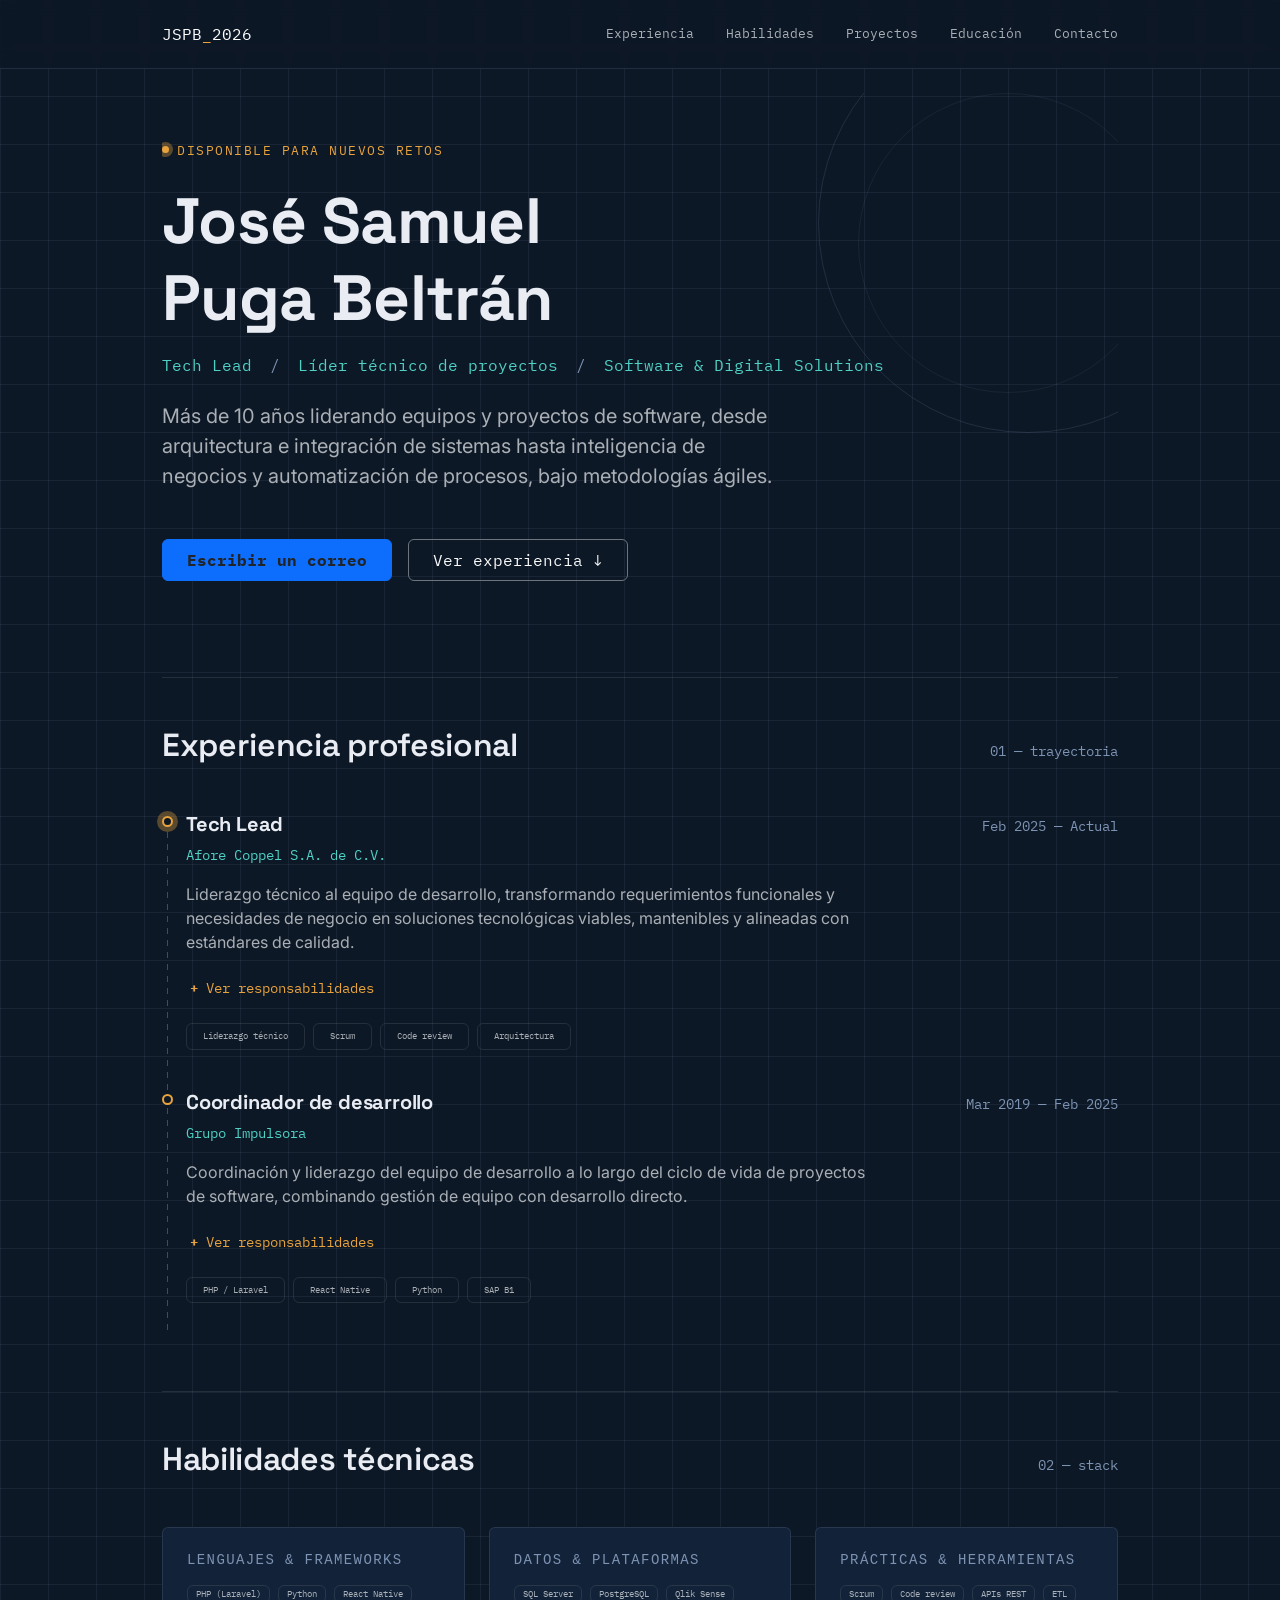
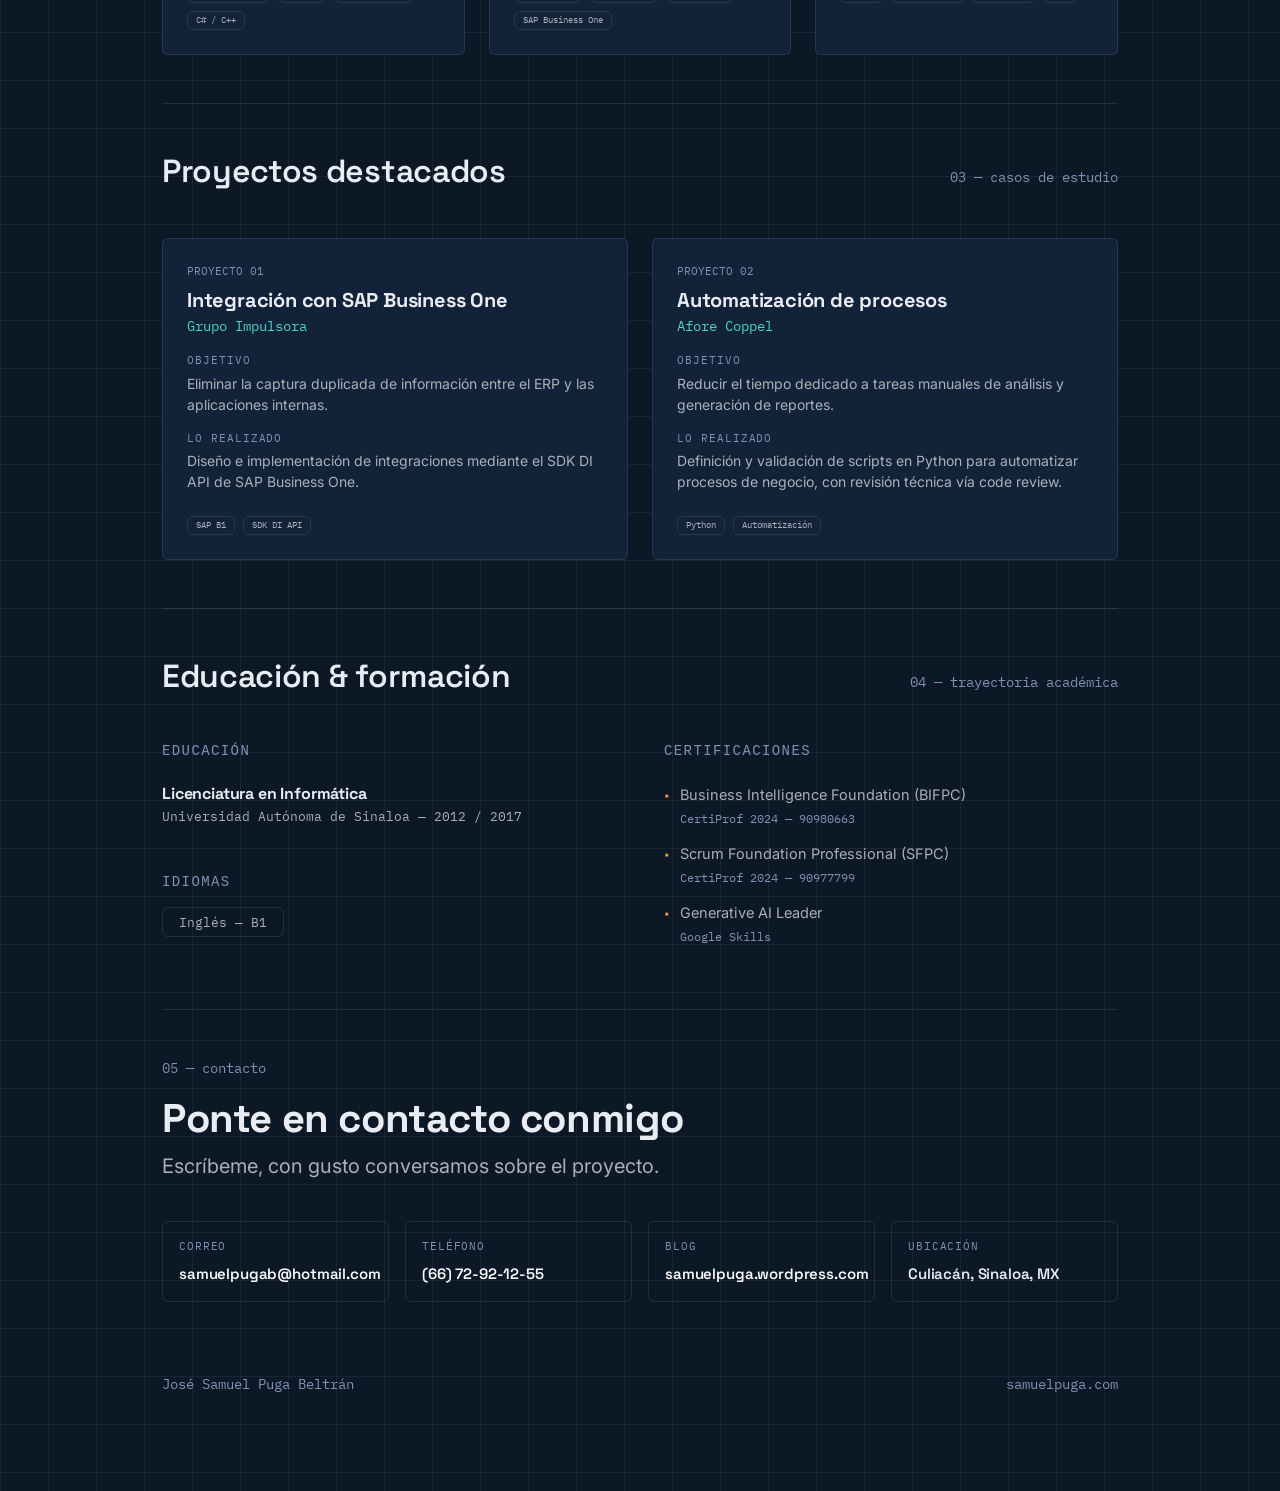
==== commit 912174c6: "Actualizacion a bootstrap Se realizan cambios para pasar a bootstrap" ====
--- a/index.html
+++ b/index.html
@@ -1,711 +1,429 @@
 <!DOCTYPE html>
-<html lang="es">
+<html lang="es" data-bs-theme="dark">
 <head>
 <meta charset="UTF-8">
 <meta name="viewport" content="width=device-width, initial-scale=1.0">
 <title>José Samuel Puga Beltrán — Tech Lead</title>
-<!-- Metadatos Open Graph para redes sociales -->
-<meta property="og:title" content="José Samuel Puga Beltrán — Tech Lead">
-<meta property="og:description" content="Más de 10 años liderando equipos y proyectos de software, arquitectura de sistemas y automatización.">
-<meta property="og:type" content="website">
-<meta property="og:url" content="https://samuelpuga.com/">
 <meta name="description" content="José Samuel Puga Beltrán — Tech Lead. Liderazgo técnico, integración de sistemas y desarrollo de software.">
+
+<!-- Fuentes de Google -->
 <link rel="preconnect" href="https://fonts.googleapis.com">
 <link rel="preconnect" href="https://fonts.gstatic.com" crossorigin>
 <link href="https://fonts.googleapis.com/css2?family=Space+Grotesk:wght@400;500;600;700&family=Inter:wght@400;500;600&family=IBM+Plex+Mono:wght@400;500&display=swap" rel="stylesheet">
+
+<!-- BOOTSTRAP 5.3 CSS -->
+<link href="https://cdn.jsdelivr.net/npm/bootstrap@5.3.2/dist/css/bootstrap.min.css" rel="stylesheet">
+
 <style>
-  :root{
-    --bg: #0d1826;
+  /* 
+   * 1. SOBREESCRITURA DE VARIABLES BOOTSTRAP Y TEMA PERSONALIZADO 
+   */
+  :root {
+    --bs-body-bg: #0d1826;
+    --bs-body-color: #e9edf3;
+    --bs-primary: #e8a33d;
+    --bs-primary-rgb: 232,163,61;
+    --bs-info: #4fd1c5;
+    
     --bg-panel: #122238;
-    --bg-panel-2: #0f1e32;
+    --border-color: rgba(143,163,191,0.16);
     --grid-line: rgba(143,163,191,0.09);
-    --border: rgba(143,163,191,0.16);
-    --text: #e9edf3;
     --text-muted: #8fa3bf;
-    /* MEJORA 1: Contraste incrementado para WCAG AA (antes #5d7290) */
-    --text-dim: #7d93b3; 
-    --accent: #e8a33d;
-    --accent-dim: rgba(232,163,61,0.35);
-    --teal: #4fd1c5;
+    --text-dim: #7d93b3; /* Contraste WCAG AA mantenido */
+    
     --font-display: 'Space Grotesk', sans-serif;
-    --font-body: 'Inter', sans-serif;
     --font-mono: 'IBM Plex Mono', monospace;
-  }
-
-  *{ box-sizing: border-box; margin:0; padding:0; }
-
-  html{ scroll-behavior: smooth; }
-
-  body{
-    background:
-      linear-gradient(var(--grid-line) 1px, transparent 1px) 0 0/48px 48px,
-      linear-gradient(90deg, var(--grid-line) 1px, transparent 1px) 0 0/48px 48px,
-      var(--bg);
-    color: var(--text);
-    font-family: var(--font-body);
-    line-height: 1.55;
-    -webkit-font-smoothing: antialiased;
-  }
-
-  a{ color: inherit; }
-
-  .wrap{
-    max-width: 980px;
-    margin: 0 auto;
-    padding: 0 28px;
-  }
-
-  /* ---------- Top bar ---------- */
-  .topbar{
-    position: sticky; top:0; z-index: 20;
+    --bs-body-font-family: 'Inter', sans-serif;
+  }
+
+  body {
+    background-image:
+      linear-gradient(var(--grid-line) 1px, transparent 1px),
+      linear-gradient(90deg, var(--grid-line) 1px, transparent 1px);
+    background-size: 48px 48px;
+    background-position: 0 0;
+  }
+
+  /* Tipografías específicas */
+  h1, h2, .font-display { font-family: var(--font-display); font-weight: 600; letter-spacing: -0.01em; }
+  .font-mono { font-family: var(--font-mono); }
+  .text-dim { color: var(--text-dim); }
+  .text-teal { color: var(--bs-info); }
+
+  /* 
+   * 2. COMPONENTES PERSONALIZADOS (Lo que Bootstrap no tiene por defecto)
+   */
+  
+  /* Navbar con efecto Glassmorphism */
+  .navbar-glass {
     background: rgba(13,24,38,0.86);
     backdrop-filter: blur(8px);
-    border-bottom: 1px solid var(--border);
-  }
-  .topbar-inner{
-    max-width: 980px; margin:0 auto; padding: 14px 28px;
-    display:flex; align-items:center; justify-content: space-between;
-    font-family: var(--font-mono); font-size: 12.5px; color: var(--text-muted);
-  }
-  .topbar-inner .id{ color: var(--text); letter-spacing: 0.02em; flex-shrink: 0; }
-  .topbar-inner .id span{ color: var(--accent); }
-  .topbar-links{ display:flex; gap:20px; }
-  .topbar-links a{ text-decoration:none; color: var(--text-muted); transition: color .15s; }
-  .topbar-links a:hover, 
-  .topbar-links a.active { color: var(--accent); } /* Estado activo agregado */
-  
-  /* MEJORA 5: Grosor de focus a 2px para mejor accesibilidad de teclado */
-  .topbar-links a:focus-visible{ outline: 2px solid var(--accent); outline-offset: 3px; }
-
-  /* ---------- Hero ---------- */
-  .hero{
-    padding: 92px 0 70px;
+    border-bottom: 1px solid var(--border-color);
+  }
+
+  /* Timeline vertical (Experiencia) */
+  .pipeline {
     position: relative;
-    overflow: hidden;
-  }
-  .hero::before{
-    content:"";
-    position:absolute; right: -120px; top: -80px;
-    width: 420px; height: 420px;
-    border: 1px solid var(--border);
-    border-radius: 50%;
-  }
-  .hero::after{
-    content:"";
-    position:absolute; right: -40px; top: 0;
-    width: 300px; height: 300px;
-    border: 1px solid var(--grid-line);
-    border-radius: 50%;
-  }
-  .eyebrow{
-    font-family: var(--font-mono); font-size: 12.5px; color: var(--accent);
-    letter-spacing: 0.12em; text-transform: uppercase; margin-bottom: 22px;
-    display:flex; align-items:center; gap: 10px;
-  }
-  .eyebrow::before{
-    content:""; width: 7px; height:7px; background: var(--accent); border-radius: 50%;
-    box-shadow: 0 0 0 4px var(--accent-dim);
-  }
-  h1{
-    font-family: var(--font-display); font-weight: 700;
-    font-size: clamp(38px, 6vw, 64px);
-    letter-spacing: -0.01em;
-    line-height: 1.04;
-    max-width: 780px;
-  }
-  .role-line{
-    margin-top: 18px;
-    font-family: var(--font-mono);
-    font-size: 15px;
-    color: var(--teal);
-    letter-spacing: 0.01em;
-  }
-  .role-line .sep{ color: var(--text-dim); margin: 0 8px; }
-  .pitch{
-    margin-top: 26px;
-    max-width: 620px;
-    color: var(--text-muted);
-    font-size: 16.5px;
-  }
-  .hero-cta{
-    margin-top: 38px;
-    display:flex; gap: 14px; flex-wrap: wrap;
-  }
-  .btn{
-    font-family: var(--font-mono); font-size: 13px;
-    padding: 12px 22px;
-    border-radius: 3px;
-    text-decoration: none;
-    display:inline-flex; align-items:center; gap:8px;
-    transition: all .15s ease;
-  }
-  .btn-primary{
-    background: var(--accent); color: #14202f; font-weight: 600;
-  }
-  .btn-primary:hover{ background: #f3b458; transform: translateY(-1px); }
-  .btn-ghost{
-    border: 1px solid var(--border); color: var(--text-muted);
-  }
-  .btn-ghost:hover{ border-color: var(--accent-dim); color: var(--text); }
-  
-  /* MEJORA 5: Grosor de focus a 2px */
-  .btn:focus-visible{ outline: 2px solid var(--accent); outline-offset: 3px; }
-
-  /* ---------- Section shell ---------- */
-  section{ padding: 64px 0; border-top: 1px solid var(--border); }
-  .section-head{
-    display:flex; align-items: baseline; justify-content: space-between;
-    margin-bottom: 40px; gap: 20px; flex-wrap: wrap;
-  }
-  .section-num{
-    font-family: var(--font-mono); font-size: 12px; color: var(--text-dim);
-  }
-  h2{
-    font-family: var(--font-display); font-size: 26px; font-weight: 600;
-    letter-spacing: -0.005em;
-  }
-
-  /* ---------- Timeline / pipeline ---------- */
-  .pipeline{ position: relative; }
-  .pipeline::before{
-    content:"";
-    position:absolute; left: 5px; top: 8px; bottom: 8px;
-    width: 1px;
-    background: repeating-linear-gradient(
-      to bottom, var(--accent-dim) 0 6px, transparent 6px 12px
-    );
-  }
-  .role{
+    padding-left: 1.5rem;
+  }
+  .pipeline::before {
+    content: "";
+    position: absolute; left: 5px; top: 8px; bottom: 8px; width: 1px;
+    background: repeating-linear-gradient(to bottom, rgba(var(--bs-primary-rgb), 0.35) 0 6px, transparent 6px 12px);
+  }
+  .role {
     position: relative;
-    padding: 0 0 46px 42px;
-  }
-  .role:last-child{ padding-bottom: 0; }
-  .role::before{
-    content:"";
-    position:absolute; left: 0; top: 4px;
-    width: 11px; height: 11px;
-    border-radius: 50%;
-    background: var(--bg);
-    border: 2px solid var(--accent);
-  }
-  .role.current::before{
-    box-shadow: 0 0 0 5px var(--accent-dim);
-  }
-  .role-top{
-    display:flex; align-items:baseline; justify-content: space-between;
-    flex-wrap: wrap; gap: 8px 20px;
-    margin-bottom: 6px;
-  }
-  .role-title{
-    font-family: var(--font-display); font-size: 19px; font-weight: 600;
-  }
-  .role-dates{
-    font-family: var(--font-mono); font-size: 12px; color: var(--text-dim);
-    white-space: nowrap;
-  }
-  .role-company{
-    font-family: var(--font-mono); font-size: 13px; color: var(--teal);
-    margin-bottom: 12px;
-  }
-  .role-desc{ color: var(--text-muted); font-size: 15px; margin-bottom: 14px; max-width: 680px; }
-  .role-bullets{ list-style:none; display:grid; gap:7px; margin-bottom: 16px; }
-  .role-bullets li{
-    font-size: 14px; color: var(--text); padding-left: 16px; position: relative;
-  }
-  .role-bullets li::before{
-    content:"–"; position:absolute; left:0; color: var(--text-dim);
-  }
-  .tags{ display:flex; flex-wrap: wrap; gap: 7px; }
-  .tag{
-    font-family: var(--font-mono); font-size: 11.5px;
-    padding: 4px 9px; border-radius: 3px;
-    border: 1px solid var(--border); color: var(--text-muted);
-  }
-  details{ margin-top: 4px; }
-  
-  /* MEJORA 3: Área de toque extendida a ~44px para móviles (Padding agregado) */
-  summary{
-    cursor: pointer; font-family: var(--font-mono); font-size: 12px;
-    color: var(--accent); list-style: none; user-select: none;
-    display:inline-flex; align-items:center; gap:6px;
-    padding: 12px 10px;
-    margin-left: -10px; /* Compensa visualmente el padding */
+    padding-bottom: 2.5rem;
+  }
+  .role::before {
+    content: "";
+    position: absolute; left: -1.5rem; top: 4px;
+    width: 11px; height: 11px; border-radius: 50%;
+    background: var(--bs-body-bg); border: 2px solid var(--bs-primary);
+  }
+  .role.current::before {
+    box-shadow: 0 0 0 5px rgba(var(--bs-primary-rgb), 0.35);
+  }
+
+  /* Tarjetas base */
+  .custom-card {
+    background-color: var(--bg-panel);
+    border: 1px solid var(--border-color);
+    transition: transform 0.2s, border-color 0.2s;
+  }
+  a.custom-card:hover, a.contact-card:hover {
+    border-color: rgba(var(--bs-primary-rgb), 0.5);
+    transform: translateY(-3px);
+  }
+  a.custom-card { text-decoration: none; color: inherit; }
+
+  /* Detalles/Acordeón accesible */
+  summary {
+    cursor: pointer;
     border-radius: 4px;
     transition: background 0.2s;
   }
-  summary:hover { background: rgba(232,163,61,0.05); }
-  summary:focus-visible { outline: 2px solid var(--accent); }
-  summary::-webkit-details-marker{ display:none; }
-  summary::before{ content:"+"; font-size: 14px; }
-  details[open] summary::before{ content:"–"; }
-  details .role-bullets{ margin-top: 4px; }
-
-  /* ---------- Projects ---------- */
-  .edit-note{
-    font-family: var(--font-mono); font-size: 12px; color: var(--accent);
-    background: rgba(232,163,61,0.08); border: 1px dashed var(--accent-dim);
-    border-radius: 4px; padding: 10px 14px; margin-bottom: 32px; max-width: 680px;
-  }
-  .project-grid{
-    display:grid; grid-template-columns: repeat(auto-fit, minmax(280px, 1fr));
-    gap: 22px;
-  }
-  
-  /* MEJORA 4: Se asegura que el project-card se comporte bien como etiqueta <a> */
-  .project-card{
-    background: var(--bg-panel);
-    border: 1px solid var(--border);
-    border-radius: 4px;
-    padding: 26px 26px 24px;
-    display:flex; flex-direction: column;
-    text-decoration: none; /* Previene subrayado en el enlace completo */
-    color: inherit;
-    transition: border-color .15s, transform .15s;
-  }
-  .project-card:hover{ border-color: var(--accent-dim); transform: translateY(-2px); }
-  .project-card:focus-visible{ outline: 2px solid var(--accent); outline-offset: 2px; }
-  .project-index{
-    font-family: var(--font-mono); font-size: 11px; color: var(--text-dim);
-    margin-bottom: 10px;
-  }
-  .project-title{
-    font-family: var(--font-display); font-size: 18px; font-weight: 600;
-    margin-bottom: 4px;
-  }
-  .project-context{
-    font-family: var(--font-mono); font-size: 12px; color: var(--teal);
-    margin-bottom: 16px;
-  }
-  .project-field{ margin-bottom: 12px; }
-  .project-field:last-of-type{ margin-bottom: 16px; }
-  .project-field .f-label{
-    font-family: var(--font-mono); font-size: 10.5px; color: var(--text-dim);
-    text-transform: uppercase; letter-spacing: 0.09em; margin-bottom: 4px;
-  }
-  .project-field .f-value{ font-size: 14px; color: var(--text-muted); }
-  .project-card .tags{ margin-top: auto; }
-
-  /* ---------- Skills ---------- */
-  .skill-grid{
-    display:grid;
-    grid-template-columns: repeat(auto-fit, minmax(220px, 1fr));
-    gap: 28px;
-  }
-  .skill-group{
-    background: var(--bg-panel);
-    border: 1px solid var(--border);
-    border-radius: 4px;
-    padding: 20px 22px;
-  }
-  .skill-group h3{
-    font-family: var(--font-mono); font-size: 11.5px; color: var(--text-dim);
-    text-transform: uppercase; letter-spacing: 0.1em; margin-bottom: 14px;
-  }
-  .skill-group .tags .tag{ border-color: rgba(143,163,191,0.22); }
-
-  /* ---------- Education / certs / lang ---------- */
-  .grid-2{
-    display:grid; grid-template-columns: 1.2fr 1fr; gap: 40px;
-  }
-  .block-title{
-    font-family: var(--font-mono); font-size: 11.5px; color: var(--text-dim);
-    text-transform: uppercase; letter-spacing: 0.1em; margin-bottom: 16px;
-  }
-  .edu-item{ margin-bottom: 18px; }
-  .edu-item .name{ font-family: var(--font-display); font-size: 16px; font-weight: 600; }
-  .edu-item .meta{ font-family: var(--font-mono); font-size: 12.5px; color: var(--text-muted); margin-top: 3px; }
-  .cert-list{ list-style:none; display:grid; gap: 12px; }
-  .cert-list li{ font-size: 14px; color: var(--text-muted); padding-left: 16px; position: relative; }
-  .cert-list li::before{ content:"▪"; position:absolute; left:0; color: var(--accent); font-size: 10px; top:5px; }
-  .cert-list .cert-id{ font-family: var(--font-mono); font-size: 11.5px; color: var(--text-dim); display:block; }
-
-  /* ---------- Footer / contact ---------- */
-  footer{
-    padding: 70px 0 60px;
-    border-top: 1px solid var(--border);
-  }
-  .contact-cta h2{ max-width: 520px; }
-  .contact-grid{
-    margin-top: 32px;
-    display:grid; grid-template-columns: repeat(auto-fit, minmax(200px,1fr));
-    gap: 18px;
-  }
-  .contact-card{
-    border: 1px solid var(--border); border-radius: 4px; padding: 18px 20px;
-    text-decoration: none; transition: border-color .15s, transform .15s;
-    display: block;
-  }
-  .contact-card:hover{ border-color: var(--accent-dim); transform: translateY(-2px); }
-  .contact-card:focus-visible{ outline: 2px solid var(--accent); outline-offset: 2px; }
-  .contact-card .label{
-    font-family: var(--font-mono); font-size: 11px; color: var(--text-dim);
-    text-transform: uppercase; letter-spacing: 0.08em; margin-bottom: 8px;
-  }
-  .contact-card .value{ font-family: var(--font-display); font-size: 15px; }
-  .foot-note{
-    margin-top: 50px; font-family: var(--font-mono); font-size: 11.5px; color: var(--text-dim);
-    display:flex; justify-content: space-between; flex-wrap: wrap; gap: 10px;
-  }
-
-  /* MEJORA 2: Se habilita scroll horizontal en móviles (en lugar de ocultar enlaces) */
-  @media (max-width: 720px){
-    .grid-2{ grid-template-columns: 1fr; }
-    
-    .topbar-links{
-      gap: 16px;
-      overflow-x: auto;
-      white-space: nowrap; /* Evita que los enlaces salten de línea */
-      -webkit-overflow-scrolling: touch;
-      padding-bottom: 4px;
-    }
-    /* Oculta la barra de desplazamiento estética pero mantiene la funcionalidad */
-    .topbar-links::-webkit-scrollbar { display: none; }
-    .topbar-links { -ms-overflow-style: none; scrollbar-width: none; }
-  }
-
-  @media (prefers-reduced-motion: reduce){
-    html{ scroll-behavior: auto; }
+  summary:hover { background: rgba(var(--bs-primary-rgb), 0.05); }
+  summary::-webkit-details-marker { display: none; }
+  summary::before { content: "+ "; font-weight: bold; }
+  details[open] summary::before { content: "– "; }
+
+  /* Hero Decoraciones */
+  .hero-wrapper { position: relative; overflow: hidden; }
+  .hero-circle-1 {
+    position: absolute; right: -120px; top: -80px; width: 420px; height: 420px;
+    border: 1px solid var(--border-color); border-radius: 50%; pointer-events: none;
+  }
+  .hero-circle-2 {
+    position: absolute; right: -40px; top: 0; width: 300px; height: 300px;
+    border: 1px solid var(--grid-line); border-radius: 50%; pointer-events: none;
+  }
+
+  /* Ajustes de accesibilidad de foco */
+  a:focus-visible, button:focus-visible, summary:focus-visible {
+    outline: 2px solid var(--bs-primary) !important;
+    outline-offset: 3px;
   }
 </style>
 </head>
-<body>
-
-<div class="topbar">
-  <div class="topbar-inner">
-    <div class="id">JSPB<span>_</span>2026</div>
-    <div class="topbar-links">
-      <a href="#experiencia">Experiencia</a>
-      <a href="#habilidades">Habilidades</a>
-      <a href="#proyectos">Proyectos</a>
-      <a href="#educacion">Educación</a>
-      <a href="#contacto">Contacto</a>
+<body data-bs-spy="scroll" data-bs-target="#mainNav" data-bs-root-margin="0px 0px -40%" data-bs-smooth-scroll="true">
+
+<!-- NAVBAR DE BOOTSTRAP -->
+<nav id="mainNav" class="navbar navbar-expand-md navbar-dark navbar-glass sticky-top py-3">
+  <div class="container" style="max-width: 980px;">
+    <a class="navbar-brand font-mono fs-6 mb-0" href="#inicio">
+      JSPB<span class="text-primary">_</span>2026
+    </a>
+    <button class="navbar-toggler shadow-none border-0" type="button" data-bs-toggle="collapse" data-bs-target="#navbarLinks" aria-controls="navbarLinks" aria-expanded="false" aria-label="Toggle navigation">
+      <span class="navbar-toggler-icon"></span>
+    </button>
+    
+    <div class="collapse navbar-collapse justify-content-end" id="navbarLinks">
+      <ul class="navbar-nav font-mono" style="font-size: 13px;">
+        <li class="nav-item"><a class="nav-link text-muted px-3" href="#experiencia">Experiencia</a></li>
+        <li class="nav-item"><a class="nav-link text-muted px-3" href="#habilidades">Habilidades</a></li>
+        <li class="nav-item"><a class="nav-link text-muted px-3" href="#proyectos">Proyectos</a></li>
+        <li class="nav-item"><a class="nav-link text-muted px-3" href="#educacion">Educación</a></li>
+        <li class="nav-item"><a class="nav-link text-muted ps-3 pe-0" href="#contacto">Contacto</a></li>
+      </ul>
     </div>
   </div>
-</div>
-
-<div class="wrap">
-
-  <section class="hero" id="inicio" style="border-top:none;">
-    <div class="eyebrow">Disponible para nuevos retos</div>
-    <h1>José Samuel<br>Puga Beltrán</h1>
-    <div class="role-line">Tech Lead <span class="sep">/</span> Líder técnico de proyectos <span class="sep">/</span> Software &amp; Digital Solutions</div>
-    <p class="pitch">
+</nav>
+
+<div class="container pb-5" style="max-width: 980px;">
+
+  <!-- HERO SECTION -->
+  <section id="inicio" class="hero-wrapper py-5 mt-4 mb-5 border-0">
+    <div class="hero-circle-1 d-none d-md-block"></div>
+    <div class="hero-circle-2 d-none d-md-block"></div>
+    
+    <div class="d-flex align-items-center font-mono text-primary text-uppercase mb-4" style="font-size: 12.5px; letter-spacing: 0.12em;">
+      <span class="rounded-circle bg-primary me-2" style="width: 7px; height: 7px; box-shadow: 0 0 0 4px rgba(232,163,61,0.35);"></span>
+      Disponible para nuevos retos
+    </div>
+    
+    <h1 class="display-3 fw-bold mb-3" style="max-width: 780px;">José Samuel<br>Puga Beltrán</h1>
+    
+    <div class="font-mono text-teal fs-6 mb-4">
+      Tech Lead <span class="text-dim mx-2">/</span> Líder técnico de proyectos <span class="text-dim mx-2">/</span> Software &amp; Digital Solutions
+    </div>
+    
+    <p class="fs-5 text-muted mb-5" style="max-width: 620px;">
       Más de 10 años liderando equipos y proyectos de software, desde arquitectura e integración de sistemas
       hasta inteligencia de negocios y automatización de procesos, bajo metodologías ágiles.
     </p>
-    <div class="hero-cta">
-      <a class="btn btn-primary" href="mailto:samuelpugab@hotmail.com">Escribir un correo</a>
-      <a class="btn btn-ghost" href="#experiencia">Ver experiencia ↓</a>
+    
+    <div class="d-flex flex-wrap gap-3 font-mono" style="font-size: 13px;">
+      <a class="btn btn-primary text-dark fw-bold px-4 py-2" href="mailto:samuelpugab@hotmail.com">Escribir un correo</a>
+      <a class="btn btn-outline-secondary text-light px-4 py-2 border-opacity-25" href="#experiencia">Ver experiencia ↓</a>
     </div>
   </section>
 
-  <section id="experiencia">
-    <div class="section-head">
-      <h2>Experiencia profesional</h2>
-      <div class="section-num">01 — trayectoria</div>
+  <!-- EXPERIENCIA SECTION -->
+  <section id="experiencia" class="py-5 border-top border-secondary border-opacity-25">
+    <div class="d-flex justify-content-between align-items-baseline mb-5 flex-wrap gap-3">
+      <h2 class="mb-0">Experiencia profesional</h2>
+      <span class="font-mono text-dim small">01 — trayectoria</span>
     </div>
 
     <div class="pipeline">
-
+      <!-- Role 1 -->
       <div class="role current">
-        <div class="role-top">
-          <div class="role-title">Tech Lead</div>
-          <div class="role-dates">Feb 2025 — Actual</div>
-        </div>
-        <div class="role-company">Afore Coppel S.A. de C.V.</div>
-        <p class="role-desc">
-          Liderazgo técnico al equipo de desarrollo, transformando requerimientos funcionales y necesidades de
-          negocio en soluciones tecnológicas viables, mantenibles y alineadas con estándares de calidad y arquitectura.
+        <div class="d-flex justify-content-between align-items-baseline flex-wrap gap-2 mb-2">
+          <h3 class="font-display h5 fw-bold mb-0">Tech Lead</h3>
+          <span class="font-mono small text-dim">Feb 2025 — Actual</span>
+        </div>
+        <div class="font-mono small text-teal mb-3">Afore Coppel S.A. de C.V.</div>
+        <p class="text-muted" style="max-width: 680px;">
+          Liderazgo técnico al equipo de desarrollo, transformando requerimientos funcionales y necesidades de negocio en soluciones tecnológicas viables, mantenibles y alineadas con estándares de calidad.
         </p>
-        <details>
-          <summary>Ver responsabilidades</summary>
-          <ul class="role-bullets">
-            <li>Arquitectura de Soluciones y Análisis de Impacto: Diseño y documento la arquitectura técnica y topología de sistemas, diagramando flujos e infraestructura (utilizando Mermaid.js y draw.io) para visualizar la afectación en servidores, definir el stack tecnológico y orquestar la creación de nuevos componentes.</li>
-            <li>Liderazgo Técnico y Adopción Ágil (Scrum): Lidero técnica y operativamente una célula de desarrollo, actuando como pilar en la transición de la empresa hacia la metodología Scrum. Resolviendo bloqueos técnicos diarios y garantizando el cumplimiento de los KPIs de entrega (velocidad y objetivos del sprint).</li>
-            <li>Alineación Negocio-Tecnología: Actúo como puente estratégico colaborando directamente con el Product Owner y el Scrum Master para refinar Historias de Usuario (HU), traduciendo necesidades comerciales en requerimientos técnicos viables y optimizando la estrategia de ataque del sprint.</li>
-            <li>Gestión de Talento y Continuidad Operativa: Mentoreo al equipo de ingeniería, supervisando su desarrollo profesional (capacitaciones) y calidad de código. Mantengo un perfil hands-on, desarrollando componentes críticos para asegurar la continuidad de las entregas ante contingencias o ausencias.</li>
-            <li>Gobierno de Infraestructura: Soy owner de dos servidores críticos asignados, garantizando su estabilidad, cumplimiento de normativas de las áreas operativas y generación de documentación técnica de alto nivel.</li>
+        
+        <details class="mb-3">
+          <summary class="font-mono text-primary small py-2 px-1 d-inline-block">Ver responsabilidades</summary>
+          <ul class="text-light mt-2 ps-3" style="font-size: 15px; list-style-type: '–  ';">
+            <li class="mb-2">Arquitectura de Soluciones y Análisis de Impacto: Diseño y documento la arquitectura técnica y topología de sistemas, diagramando flujos e infraestructura (utilizando Mermaid.js y draw.io).</li>
+            <li class="mb-2">Liderazgo Técnico y Adopción Ágil (Scrum): Lidero técnica y operativamente una célula de desarrollo, actuando como pilar en la transición de la empresa hacia la metodología Scrum.</li>
+            <li class="mb-2">Alineación Negocio-Tecnología: Actúo como puente estratégico colaborando directamente con el Product Owner y el Scrum Master.</li>
+            <li class="mb-2">Gobierno de Infraestructura: Soy owner de dos servidores críticos asignados, garantizando su estabilidad y cumplimiento de normativas.</li>
           </ul>
         </details>
-        <div class="tags">
-          <span class="tag">Liderazgo técnico</span>
-          <span class="tag">Scrum</span>
-          <span class="tag">Code review</span>
-          <span class="tag">Arquitectura</span>
-        </div>
-      </div>
-
+        
+        <div class="d-flex flex-wrap gap-2 font-mono" style="font-size: 11.5px;">
+          <span class="badge border border-secondary border-opacity-25 text-muted fw-normal py-2 px-3">Liderazgo técnico</span>
+          <span class="badge border border-secondary border-opacity-25 text-muted fw-normal py-2 px-3">Scrum</span>
+          <span class="badge border border-secondary border-opacity-25 text-muted fw-normal py-2 px-3">Code review</span>
+          <span class="badge border border-secondary border-opacity-25 text-muted fw-normal py-2 px-3">Arquitectura</span>
+        </div>
+      </div>
+
+      <!-- Role 2 -->
       <div class="role">
-        <div class="role-top">
-          <div class="role-title">Coordinador de desarrollo</div>
-          <div class="role-dates">Mar 2019 — Feb 2025</div>
-        </div>
-        <div class="role-company">Grupo Impulsora</div>
-        <p class="role-desc">
-          Coordinación y liderazgo del equipo de desarrollo a lo largo del ciclo de vida de proyectos de software,
-          combinando gestión de equipo con desarrollo directo de soluciones empresariales.
+        <div class="d-flex justify-content-between align-items-baseline flex-wrap gap-2 mb-2">
+          <h3 class="font-display h5 fw-bold mb-0">Coordinador de desarrollo</h3>
+          <span class="font-mono small text-dim">Mar 2019 — Feb 2025</span>
+        </div>
+        <div class="font-mono small text-teal mb-3">Grupo Impulsora</div>
+        <p class="text-muted" style="max-width: 680px;">
+          Coordinación y liderazgo del equipo de desarrollo a lo largo del ciclo de vida de proyectos de software, combinando gestión de equipo con desarrollo directo.
         </p>
-        <details>
-          <summary>Ver responsabilidades</summary>
-          <ul class="role-bullets">
-            <li>Transformación Digital y Liderazgo de IT: Lideré la modernización tecnológica de la empresa desde cero, fundando y escalando el departamento de desarrollo. Dirigí el reclutamiento, mentoring y gestión del equipo técnico, y evangelicé a las gerencias para migrar procesos críticos y aislados en Excel hacia un ecosistema web estandarizado.</li>
-            <li>Arquitectura de Sistemas & Integración Empresarial (SAP): Diseñé, tomé decisiones de stack (PHP/Laravel) y desarrollé un ecosistema omnicanal de cero, entregando una plataforma web central (con más de 100 módulos) y 3 aplicaciones móviles (React-Native) consumiendo una API REST propia. Todo integrado de forma segura y bidireccional al core de SAP Business One mediante DI API y consultas directas.</li>
-            <li>Ingeniería de Datos y Business Intelligence: Conceptualicé y construí la infraestructura de análisis de datos para la toma de decisiones directivas, diseñando un Data Warehouse alimentado por procesos ETL creados a la medida y visualizado a través de tableros dinámicos en QlikSense.</li>
-            <li>Implementación de Cultura Ágil (Scrum): Fui el catalizador principal para la adopción de la metodología Scrum en la organización, resolviendo problemas históricos de definición de alcance y tiempos de entrega. Capacité técnica y metodológicamente tanto al equipo de desarrollo como a los nuevos roles de gestión (Product Owners/Scrum Masters).</li>
-            <li>Gestión Operativa y Soporte Nivel 3: Mantuve el gobierno total sobre la arquitectura tecnológica, garantizando la alta disponibilidad de las aplicaciones y encabezando el diagnóstico y resolución de incidencias de código complejas escaladas por la mesa de ayuda.</li>
+        
+        <details class="mb-3">
+          <summary class="font-mono text-primary small py-2 px-1 d-inline-block">Ver responsabilidades</summary>
+          <ul class="text-light mt-2 ps-3" style="font-size: 15px; list-style-type: '–  ';">
+            <li class="mb-2">Transformación Digital y Liderazgo de IT: Lideré la modernización tecnológica de la empresa desde cero, fundando y escalando el departamento de desarrollo.</li>
+            <li class="mb-2">Arquitectura de Sistemas & Integración Empresarial (SAP): Diseñé y desarrollé un ecosistema omnicanal integrado de forma segura al core de SAP Business One mediante DI API.</li>
+            <li class="mb-2">Ingeniería de Datos y BI: Construí la infraestructura de análisis de datos mediante procesos ETL y tableros en QlikSense.</li>
           </ul>
         </details>
-        <div class="tags">
-          <span class="tag">PHP / Laravel</span>
-          <span class="tag">React Native</span>
-          <span class="tag">Python</span>
-          <span class="tag">SAP B1</span>
-          <span class="tag">Qlik Sense</span>
-          <span class="tag">ETL</span>
-        </div>
-      </div>
-
-      <div class="role">
-        <div class="role-top">
-          <div class="role-title">Tester</div>
-          <div class="role-dates">Jun 2018 — Mar 2019</div>
-        </div>
-        <div class="role-company">Neoris</div>
-        <p class="role-desc">
-          Aseguramiento de calidad funcional mediante definición, ejecución y seguimiento de pruebas de software
-          para proyectos de organizaciones como Cemex, Oxxo y Banco Popular de República Dominicana.
-        </p>
-        <details>
-          <summary>Ver responsabilidades</summary>
-          <ul class="role-bullets">
-            <li>Aseguramiento de Calidad en Core Bancario (Banco Popular RD): Trabajé 6 meses de forma presencial validando una migración crítica del sistema core de créditos. Diseñé y ejecuté pruebas de integración y regresión en más de 30 sistemas para garantizar la continuidad operativa y mitigar riesgos de afectación tras la actualización del núcleo. </li>
-            <li>Despliegues Enterprise Internacionales (Oxxo & Cemex): Ejecuté los ciclos de pruebas funcionales para la implementación del sistema central de ventas durante la apertura de mercado de Oxxo en Perú. Adicionalmente, validé la integridad de un sistema de procesamiento y traducción de información corporativa para Cemex. </li>
-            <li>Ciclo de Vida de Pruebas (STLC): Fui responsable de la creación de planes y casos de prueba, ejecución exhaustiva de pruebas manuales sistemáticas y documentación de incidencias, asegurando que cada entrega cumpliera estrictamente con los requerimientos técnicos y de negocio. </li>
-          </ul>
-        </details>
-        <div class="tags">
-          <span class="tag">QA</span>
-          <span class="tag">Casos de prueba</span>
-          <span class="tag">Pruebas de usuario</span>
-        </div>
-      </div>
-
-      <div class="role">
-        <div class="role-top">
-          <div class="role-title">Programador de control de incidencias</div>
-          <div class="role-dates">Jun 2016 — Jun 2018</div>
-        </div>
-        <div class="role-company">Coppel</div>
-        <p class="role-desc">
-          Diagnóstico de causa raíz en aplicaciones, código fuente y bases de datos para incidencias de segundo nivel
-          reportadas por mesa de ayuda.
-        </p>
-        <details>
-          <summary>Ver responsabilidades</summary>
-          <ul class="role-bullets">
-            <li>Análisis de Causa Raíz en Producción (Troubleshooting): Gestioné el diagnóstico avanzado de incidencias críticas escaladas por la mesa de ayuda, identificando el origen de fallos a través de múltiples capas del sistema: problemas de conectividad, errores de despliegue, inconsistencias de bases de datos y fallos lógicos. </li>
-            <li>Ingeniería Inversa y Debugging: Analizaba y rastreaba flujos de ejecución en un promedio de 10 repositorios/sistemas distintos diariamente, procesando y diagnosticando alrededor de 8 incidencias de alta prioridad al día para su corrección precisa. </li>
-            <li>Integridad de Datos y Sistemas: Evaluaba el impacto de transacciones fallidas, actualizaciones de base de datos incorrectas (SQL Server, PostgreSQL) y errores de notas de producción, documentando los hallazgos detalladamente para el equipo de desarrollo y evitando la reincidencia de los errores.</li>
-          </ul>
-        </details>
-        <div class="tags">
-          <span class="tag">C# / C++</span>
-          <span class="tag">SQL Server</span>
-          <span class="tag">PostgreSQL</span>
-          <span class="tag">Diagnóstico</span>
-        </div>
-      </div>
-
+
+        <div class="d-flex flex-wrap gap-2 font-mono" style="font-size: 11.5px;">
+          <span class="badge border border-secondary border-opacity-25 text-muted fw-normal py-2 px-3">PHP / Laravel</span>
+          <span class="badge border border-secondary border-opacity-25 text-muted fw-normal py-2 px-3">React Native</span>
+          <span class="badge border border-secondary border-opacity-25 text-muted fw-normal py-2 px-3">Python</span>
+          <span class="badge border border-secondary border-opacity-25 text-muted fw-normal py-2 px-3">SAP B1</span>
+        </div>
+      </div>
     </div>
   </section>
 
-  <section id="habilidades">
-    <div class="section-head">
-      <h2>Habilidades técnicas</h2>
-      <div class="section-num">02 — stack</div>
-    </div>
-    <div class="skill-grid">
-      <div class="skill-group">
-        <h3>Lenguajes &amp; frameworks</h3>
-        <div class="tags">
-          <span class="tag">PHP (Laravel)</span>
-          <span class="tag">Python</span>
-          <span class="tag">JavaScript</span>
-          <span class="tag">React Native</span>
-          <span class="tag">HTML5 / CSS3</span>
-          <span class="tag">C#</span>
-          <span class="tag">C++</span>
-        </div>
-      </div>
-      <div class="skill-group">
-        <h3>Datos &amp; plataformas</h3>
-        <div class="tags">
-          <span class="tag">SQL Server</span>
-          <span class="tag">PostgreSQL</span>
-          <span class="tag">Qlik Sense</span>
-          <span class="tag">SAP Business One</span>
-        </div>
-      </div>
-      <div class="skill-group">
-        <h3>Prácticas &amp; herramientas</h3>
-        <div class="tags">
-          <span class="tag">Scrum</span>
-          <span class="tag">GitHub</span>
-          <span class="tag">Code review</span>
-          <span class="tag">APIs REST</span>
-          <span class="tag">ETL</span>
+  <!-- HABILIDADES SECTION -->
+  <section id="habilidades" class="py-5 border-top border-secondary border-opacity-25">
+    <div class="d-flex justify-content-between align-items-baseline mb-5 flex-wrap gap-3">
+      <h2 class="mb-0">Habilidades técnicas</h2>
+      <span class="font-mono text-dim small">02 — stack</span>
+    </div>
+
+    <!-- BOOTSTRAP GRID -->
+    <div class="row g-4">
+      <div class="col-md-4">
+        <div class="custom-card rounded-2 p-4 h-100">
+          <h3 class="font-mono small text-dim text-uppercase tracking-wide mb-3" style="letter-spacing: 0.1em;">Lenguajes &amp; frameworks</h3>
+          <div class="d-flex flex-wrap gap-2 font-mono" style="font-size: 11.5px;">
+            <span class="badge border border-secondary border-opacity-25 text-muted fw-normal px-2 py-1">PHP (Laravel)</span>
+            <span class="badge border border-secondary border-opacity-25 text-muted fw-normal px-2 py-1">Python</span>
+            <span class="badge border border-secondary border-opacity-25 text-muted fw-normal px-2 py-1">React Native</span>
+            <span class="badge border border-secondary border-opacity-25 text-muted fw-normal px-2 py-1">C# / C++</span>
+          </div>
+        </div>
+      </div>
+      <div class="col-md-4">
+        <div class="custom-card rounded-2 p-4 h-100">
+          <h3 class="font-mono small text-dim text-uppercase tracking-wide mb-3" style="letter-spacing: 0.1em;">Datos &amp; plataformas</h3>
+          <div class="d-flex flex-wrap gap-2 font-mono" style="font-size: 11.5px;">
+            <span class="badge border border-secondary border-opacity-25 text-muted fw-normal px-2 py-1">SQL Server</span>
+            <span class="badge border border-secondary border-opacity-25 text-muted fw-normal px-2 py-1">PostgreSQL</span>
+            <span class="badge border border-secondary border-opacity-25 text-muted fw-normal px-2 py-1">Qlik Sense</span>
+            <span class="badge border border-secondary border-opacity-25 text-muted fw-normal px-2 py-1">SAP Business One</span>
+          </div>
+        </div>
+      </div>
+      <div class="col-md-4">
+        <div class="custom-card rounded-2 p-4 h-100">
+          <h3 class="font-mono small text-dim text-uppercase tracking-wide mb-3" style="letter-spacing: 0.1em;">Prácticas &amp; herramientas</h3>
+          <div class="d-flex flex-wrap gap-2 font-mono" style="font-size: 11.5px;">
+            <span class="badge border border-secondary border-opacity-25 text-muted fw-normal px-2 py-1">Scrum</span>
+            <span class="badge border border-secondary border-opacity-25 text-muted fw-normal px-2 py-1">Code review</span>
+            <span class="badge border border-secondary border-opacity-25 text-muted fw-normal px-2 py-1">APIs REST</span>
+            <span class="badge border border-secondary border-opacity-25 text-muted fw-normal px-2 py-1">ETL</span>
+          </div>
         </div>
       </div>
     </div>
   </section>
 
-  <section id="proyectos">
-    <div class="section-head">
-      <h2>Proyectos destacados</h2>
-      <div class="section-num">03 — casos de estudio</div>
-    </div>
-
-    <div class="project-grid">
+  <!-- PROYECTOS SECTION -->
+  <section id="proyectos" class="py-5 border-top border-secondary border-opacity-25">
+    <div class="d-flex justify-content-between align-items-baseline mb-5 flex-wrap gap-3">
+      <h2 class="mb-0">Proyectos destacados</h2>
+      <span class="font-mono text-dim small">03 — casos de estudio</span>
+    </div>
+
+    <!-- BOOTSTRAP GRID -->
+    <div class="row g-4">
+      <div class="col-lg-6">
+        <a href="#" class="custom-card rounded-2 p-4 d-flex flex-column h-100">
+          <div class="font-mono text-dim mb-2" style="font-size: 11px;">PROYECTO 01</div>
+          <h3 class="font-display h5 fw-bold mb-1">Integración con SAP Business One</h3>
+          <div class="font-mono text-teal small mb-3">Grupo Impulsora</div>
+          
+          <div class="mb-3">
+            <div class="font-mono text-dim text-uppercase mb-1" style="font-size: 10.5px; letter-spacing: 0.09em;">Objetivo</div>
+            <div class="text-muted small">Eliminar la captura duplicada de información entre el ERP y las aplicaciones internas.</div>
+          </div>
+          <div class="mb-4">
+            <div class="font-mono text-dim text-uppercase mb-1" style="font-size: 10.5px; letter-spacing: 0.09em;">Lo realizado</div>
+            <div class="text-muted small">Diseño e implementación de integraciones mediante el SDK DI API de SAP Business One.</div>
+          </div>
+          
+          <div class="d-flex flex-wrap gap-2 font-mono mt-auto" style="font-size: 11.5px;">
+            <span class="badge border border-secondary border-opacity-25 text-muted fw-normal px-2 py-1">SAP B1</span>
+            <span class="badge border border-secondary border-opacity-25 text-muted fw-normal px-2 py-1">SDK DI API</span>
+          </div>
+        </a>
+      </div>
+
+      <div class="col-lg-6">
+        <a href="#" class="custom-card rounded-2 p-4 d-flex flex-column h-100">
+          <div class="font-mono text-dim mb-2" style="font-size: 11px;">PROYECTO 02</div>
+          <h3 class="font-display h5 fw-bold mb-1">Automatización de procesos</h3>
+          <div class="font-mono text-teal small mb-3">Afore Coppel</div>
+          
+          <div class="mb-3">
+            <div class="font-mono text-dim text-uppercase mb-1" style="font-size: 10.5px; letter-spacing: 0.09em;">Objetivo</div>
+            <div class="text-muted small">Reducir el tiempo dedicado a tareas manuales de análisis y generación de reportes.</div>
+          </div>
+          <div class="mb-4">
+            <div class="font-mono text-dim text-uppercase mb-1" style="font-size: 10.5px; letter-spacing: 0.09em;">Lo realizado</div>
+            <div class="text-muted small">Definición y validación de scripts en Python para automatizar procesos de negocio, con revisión técnica vía code review.</div>
+          </div>
+          
+          <div class="d-flex flex-wrap gap-2 font-mono mt-auto" style="font-size: 11.5px;">
+            <span class="badge border border-secondary border-opacity-25 text-muted fw-normal px-2 py-1">Python</span>
+            <span class="badge border border-secondary border-opacity-25 text-muted fw-normal px-2 py-1">Automatización</span>
+          </div>
+        </a>
+      </div>
+    </div>
+  </section>
+
+  <!-- EDUCACION SECTION -->
+  <section id="educacion" class="py-5 border-top border-secondary border-opacity-25">
+    <div class="d-flex justify-content-between align-items-baseline mb-5 flex-wrap gap-3">
+      <h2 class="mb-0">Educación &amp; formación</h2>
+      <span class="font-mono text-dim small">04 — trayectoria académica</span>
+    </div>
+    
+    <div class="row g-5">
+      <div class="col-md-6">
+        <h3 class="font-mono small text-dim text-uppercase tracking-wide mb-4" style="letter-spacing: 0.1em;">Educación</h3>
+        <div class="mb-4">
+          <div class="font-display h6 fw-bold mb-1">Licenciatura en Informática</div>
+          <div class="font-mono text-muted" style="font-size: 12.5px;">Universidad Autónoma de Sinaloa — 2012 / 2017</div>
+        </div>
+        
+        <h3 class="font-mono small text-dim text-uppercase tracking-wide mt-5 mb-3" style="letter-spacing: 0.1em;">Idiomas</h3>
+        <span class="badge border border-secondary border-opacity-25 text-muted fw-normal px-3 py-2 font-mono" style="font-size: 12.5px;">Inglés — B1</span>
+      </div>
       
-      <!-- MEJORA 4: Los project-card ahora son enlaces reales (<a> en lugar de <div>) -->
-      <a href="#" class="project-card">
-        <div class="project-index">PROYECTO 01</div>
-        <div class="project-title">Integración con SAP Business One</div>
-        <div class="project-context">Grupo Impulsora</div>
-        <div class="project-field">
-          <div class="f-label">Objetivo</div>
-          <div class="f-value">Eliminar la captura duplicada de información entre el ERP y las aplicaciones internas del negocio.</div>
-        </div>
-        <div class="project-field">
-          <div class="f-label">Lo realizado</div>
-          <div class="f-value">Diseño e implementación de integraciones mediante el SDK DI API de SAP Business One, sincronizando datos entre sistemas en tiempo real.</div>
-        </div>
-        <div class="tags">
-          <span class="tag">SAP B1</span>
-          <span class="tag">SDK DI API</span>
-          <span class="tag">Integración</span>
-        </div>
-      </a>
-
-      <a href="#" class="project-card">
-        <div class="project-index">PROYECTO 02</div>
-        <div class="project-title">Tableros de inteligencia de negocios</div>
-        <div class="project-context">Grupo Impulsora</div>
-        <div class="project-field">
-          <div class="f-label">Objetivo</div>
-          <div class="f-value">Dar visibilidad a indicadores clave del negocio para agilizar la toma de decisiones.</div>
-        </div>
-        <div class="project-field">
-          <div class="f-label">Lo realizado</div>
-          <div class="f-value">Diseño de procesos ETL para extracción y transformación de datos, y construcción de tableros interactivos en Qlik Sense.</div>
-        </div>
-        <div class="tags">
-          <span class="tag">Qlik Sense</span>
-          <span class="tag">ETL</span>
-          <span class="tag">BI</span>
-        </div>
-      </a>
-
-      <a href="#" class="project-card">
-        <div class="project-index">PROYECTO 03</div>
-        <div class="project-title">Aplicación móvil con React Native</div>
-        <div class="project-context">Grupo Impulsora</div>
-        <div class="project-field">
-          <div class="f-label">Objetivo</div>
-          <div class="f-value">Extender una solución empresarial clave a dispositivos móviles para el equipo de campo.</div>
-        </div>
-        <div class="project-field">
-          <div class="f-label">Lo realizado</div>
-          <div class="f-value">Desarrollo de la app con React Native, consumiendo APIs REST propias construidas en Laravel.</div>
-        </div>
-        <div class="tags">
-          <span class="tag">React Native</span>
-          <span class="tag">Laravel</span>
-          <span class="tag">APIs REST</span>
-        </div>
-      </a>
-
-      <a href="#" class="project-card">
-        <div class="project-index">PROYECTO 04</div>
-        <div class="project-title">Automatización de procesos</div>
-        <div class="project-context">Afore Coppel</div>
-        <div class="project-field">
-          <div class="f-label">Objetivo</div>
-          <div class="f-value">Reducir el tiempo dedicado a tareas manuales de análisis y generación de reportes.</div>
-        </div>
-        <div class="project-field">
-          <div class="f-label">Lo realizado</div>
-          <div class="f-value">Definición y validación de scripts en Python para automatizar procesos de negocio, con revisión técnica vía code review.</div>
-        </div>
-        <div class="tags">
-          <span class="tag">Python</span>
-          <span class="tag">Automatización</span>
-          <span class="tag">Code review</span>
-        </div>
-      </a>
-
+      <div class="col-md-6">
+        <h3 class="font-mono small text-dim text-uppercase tracking-wide mb-4" style="letter-spacing: 0.1em;">Certificaciones</h3>
+        <ul class="text-muted list-unstyled" style="font-size: 14.5px;">
+          <li class="mb-3 position-relative ps-3">
+            <span class="position-absolute start-0 text-primary" style="font-size: 10px; top: 4px;">▪</span>
+            Business Intelligence Foundation (BIFPC)
+            <span class="d-block font-mono text-dim mt-1" style="font-size: 11.5px;">CertiProf 2024 — 90980663</span>
+          </li>
+          <li class="mb-3 position-relative ps-3">
+            <span class="position-absolute start-0 text-primary" style="font-size: 10px; top: 4px;">▪</span>
+            Scrum Foundation Professional (SFPC)
+            <span class="d-block font-mono text-dim mt-1" style="font-size: 11.5px;">CertiProf 2024 — 90977799</span>
+          </li>
+          <li class="mb-3 position-relative ps-3">
+            <span class="position-absolute start-0 text-primary" style="font-size: 10px; top: 4px;">▪</span>
+            Generative AI Leader
+            <span class="d-block font-mono text-dim mt-1" style="font-size: 11.5px;">Google Skills</span>
+          </li>
+        </ul>
+      </div>
     </div>
   </section>
 
-  <section id="educacion">
-    <div class="section-head">
-      <h2>Educación &amp; formación</h2>
-      <div class="section-num">04 — trayectoria académica</div>
-    </div>
-    <div class="grid-2">
-      <div>
-        <div class="block-title">Educación</div>
-        <div class="edu-item">
-          <div class="name">Licenciatura en Informática</div>
-          <div class="meta">Universidad Autónoma de Sinaloa — 2012 / 2017</div>
-        </div>
-        <div class="block-title" style="margin-top:28px;">Idiomas</div>
-        <div class="tags"><span class="tag">Inglés — B1</span></div>
-      </div>
-      <div>
-        <div class="block-title">Certificaciones &amp; formación complementaria</div>
-        <ul class="cert-list">
-          <li>Business Intelligence Foundation Professional Certification (BIFPC)
-            <span class="cert-id">CertiProf 2024 — 90980663</span>
-          </li>
-          <li>Scrum Foundation Professional Certification (SFPC)
-            <span class="cert-id">CertiProf 2024 — 90977799</span>
-          </li>
-          <li>Generative AI Leader
-            <span class="cert-id">Google Skills</span>
-          </li>
-          <li>Constancia de habilidades gerenciales</li>
-          <li>Constancia de competencias — mandos medios</li>
-        </ul>
-      </div>
-    </div>
-  </section>
-
-  <footer id="contacto">
-    <div class="contact-cta">
-      <div class="section-num" style="margin-bottom:14px;">05 — contacto</div>
-      <h2>Ponte en contacto conmigo</h2>
-      <p class="pitch">Escríbeme, con gusto conversamos sobre el proyecto.</p>
-    </div>
-    <div class="contact-grid">
-      <a class="contact-card" href="mailto:samuelpugab@hotmail.com">
-        <div class="label">Correo</div>
-        <div class="value">samuelpugab@hotmail.com</div>
-      </a>
-      <a class="contact-card" href="tel:+526672921255">
-        <div class="label">Teléfono</div>
-        <div class="value">(66) 72‑92‑12‑55</div>
-      </a>
-      <a class="contact-card" href="https://samuelpuga.wordpress.com" target="_blank" rel="noopener">
-        <div class="label">Blog</div>
-        <div class="value">samuelpuga.wordpress.com</div>
-      </a>
-      <div class="contact-card" style="cursor:default;">
-        <div class="label">Ubicación</div>
-        <div class="value">Culiacán, Sinaloa, MX</div>
-      </div>
-    </div>
-    <div class="foot-note">
+  <!-- FOOTER / CONTACTO -->
+  <footer id="contacto" class="py-5 border-top border-secondary border-opacity-25">
+    <div class="mb-4">
+      <div class="font-mono text-dim small mb-3">05 — contacto</div>
+      <h2 class="display-6 fw-bold mb-2">Ponte en contacto conmigo</h2>
+      <p class="text-muted fs-5">Escríbeme, con gusto conversamos sobre el proyecto.</p>
+    </div>
+    
+    <div class="row g-3 mt-4">
+      <div class="col-sm-6 col-lg-3">
+        <a href="mailto:samuelpugab@hotmail.com" class="contact-card border border-secondary border-opacity-25 rounded-2 p-3 text-decoration-none text-light d-block h-100 transition">
+          <div class="font-mono text-dim text-uppercase mb-2" style="font-size: 11px; letter-spacing: 0.08em;">Correo</div>
+          <div class="font-display" style="font-size: 15px;">samuelpugab@hotmail.com</div>
+        </a>
+      </div>
+      <div class="col-sm-6 col-lg-3">
+        <a href="tel:+526672921255" class="contact-card border border-secondary border-opacity-25 rounded-2 p-3 text-decoration-none text-light d-block h-100 transition">
+          <div class="font-mono text-dim text-uppercase mb-2" style="font-size: 11px; letter-spacing: 0.08em;">Teléfono</div>
+          <div class="font-display" style="font-size: 15px;">(66) 72-92-12-55</div>
+        </a>
+      </div>
+      <div class="col-sm-6 col-lg-3">
+        <a href="https://samuelpuga.wordpress.com" target="_blank" class="contact-card border border-secondary border-opacity-25 rounded-2 p-3 text-decoration-none text-light d-block h-100 transition">
+          <div class="font-mono text-dim text-uppercase mb-2" style="font-size: 11px; letter-spacing: 0.08em;">Blog</div>
+          <div class="font-display" style="font-size: 15px;">samuelpuga.wordpress.com</div>
+        </a>
+      </div>
+      <div class="col-sm-6 col-lg-3">
+        <div class="border border-secondary border-opacity-25 rounded-2 p-3 h-100">
+          <div class="font-mono text-dim text-uppercase mb-2" style="font-size: 11px; letter-spacing: 0.08em;">Ubicación</div>
+          <div class="font-display" style="font-size: 15px;">Culiacán, Sinaloa, MX</div>
+        </div>
+      </div>
+    </div>
+    
+    <div class="d-flex justify-content-between align-items-center flex-wrap gap-2 mt-5 pt-4 font-mono text-dim small">
       <span>José Samuel Puga Beltrán</span>
       <span>samuelpuga.com</span>
     </div>
@@ -713,32 +431,8 @@
 
 </div>
 
-<!-- MEJORA 6: Script para resaltar el enlace del menú según la sección visible (ScrollSpy) -->
-<script>
-  document.addEventListener("DOMContentLoaded", () => {
-    const sections = document.querySelectorAll("section, footer");
-    const navLinks = document.querySelectorAll(".topbar-links a");
-
-    window.addEventListener("scroll", () => {
-      let current = "";
-      
-      sections.forEach((section) => {
-        const sectionTop = section.offsetTop;
-        // Ajuste el threshold (150px) según cuando quieres que cambie de estado
-        if (scrollY >= sectionTop - 150) {
-          current = section.getAttribute("id");
-        }
-      });
-
-      navLinks.forEach((link) => {
-        link.classList.remove("active");
-        if (link.getAttribute("href") === `#${current}`) {
-          link.classList.add("active");
-        }
-      });
-    });
-  });
-</script>
+<!-- BOOTSTRAP 5.3 JS (Necesario para el Menú Hamburguesa Móvil y el ScrollSpy) -->
+<script src="https://cdn.jsdelivr.net/npm/bootstrap@5.3.2/dist/js/bootstrap.bundle.min.js"></script>
 
 </body>
 </html>
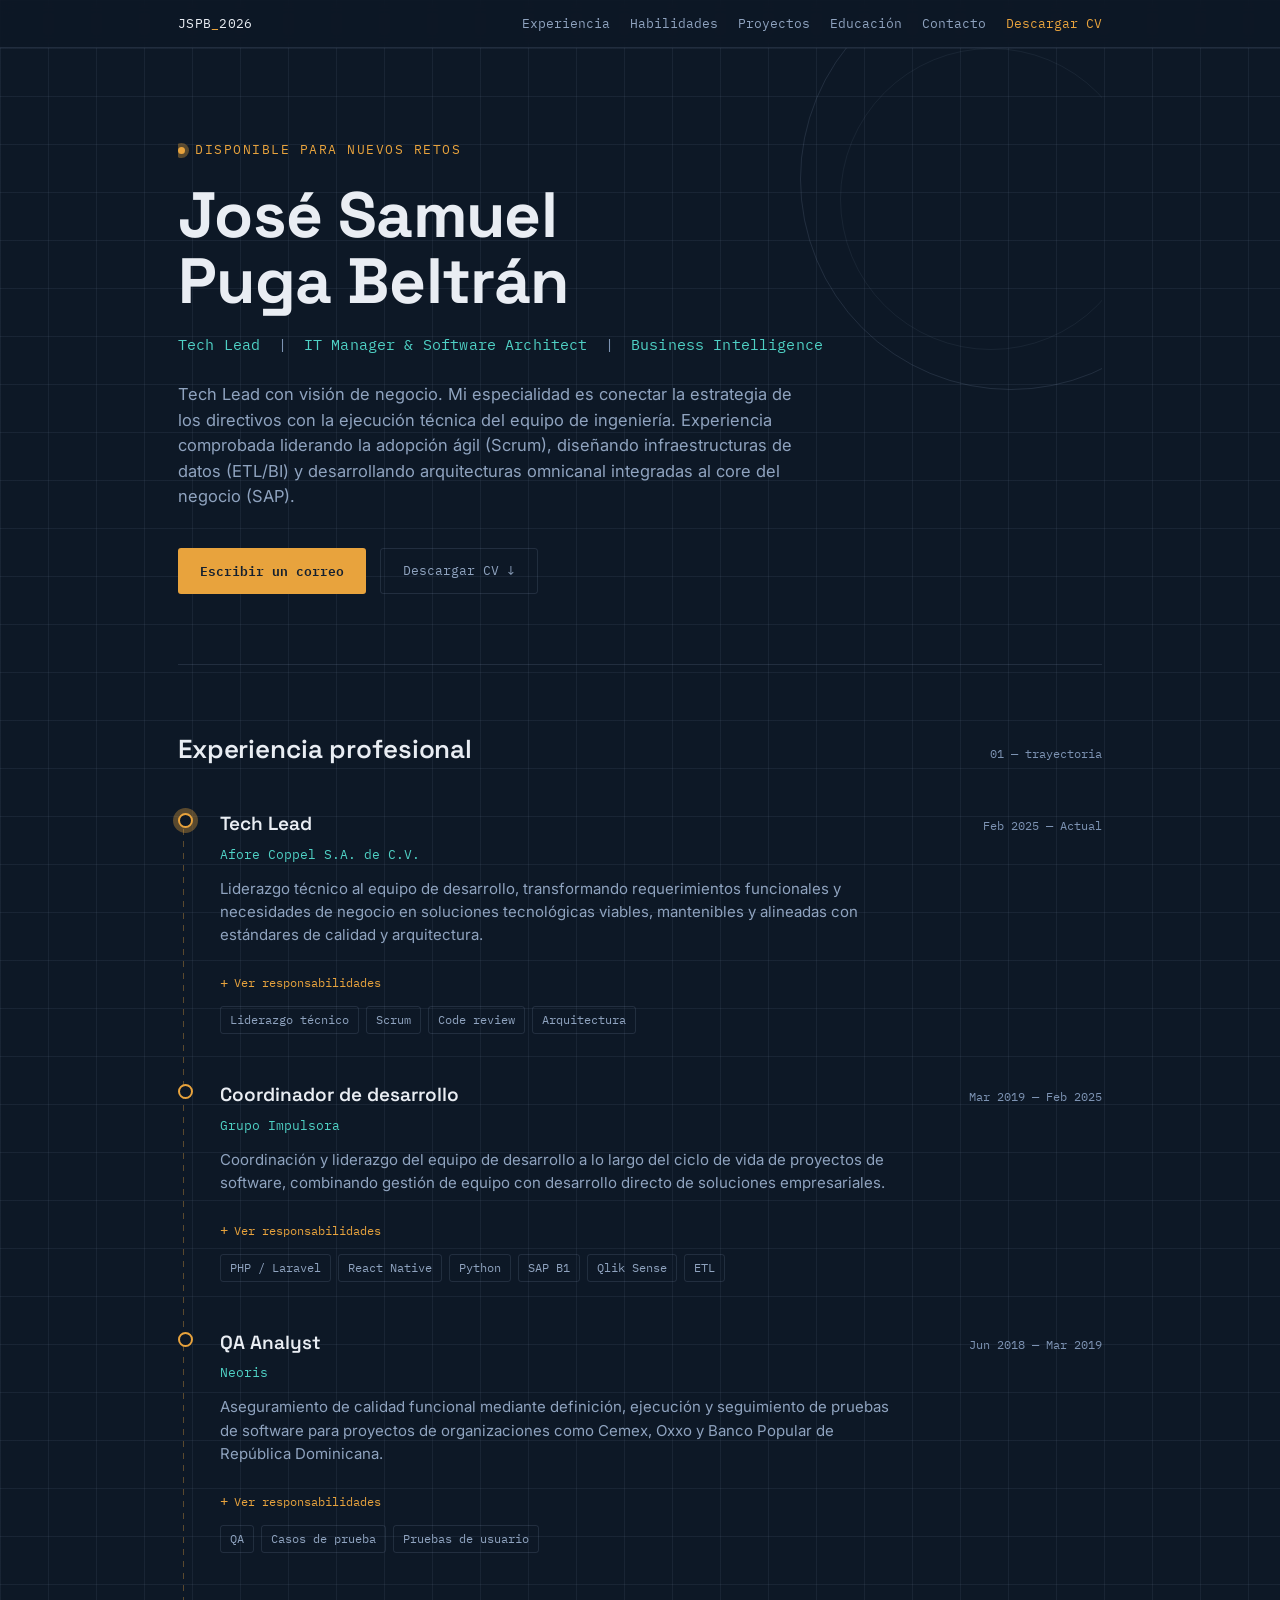
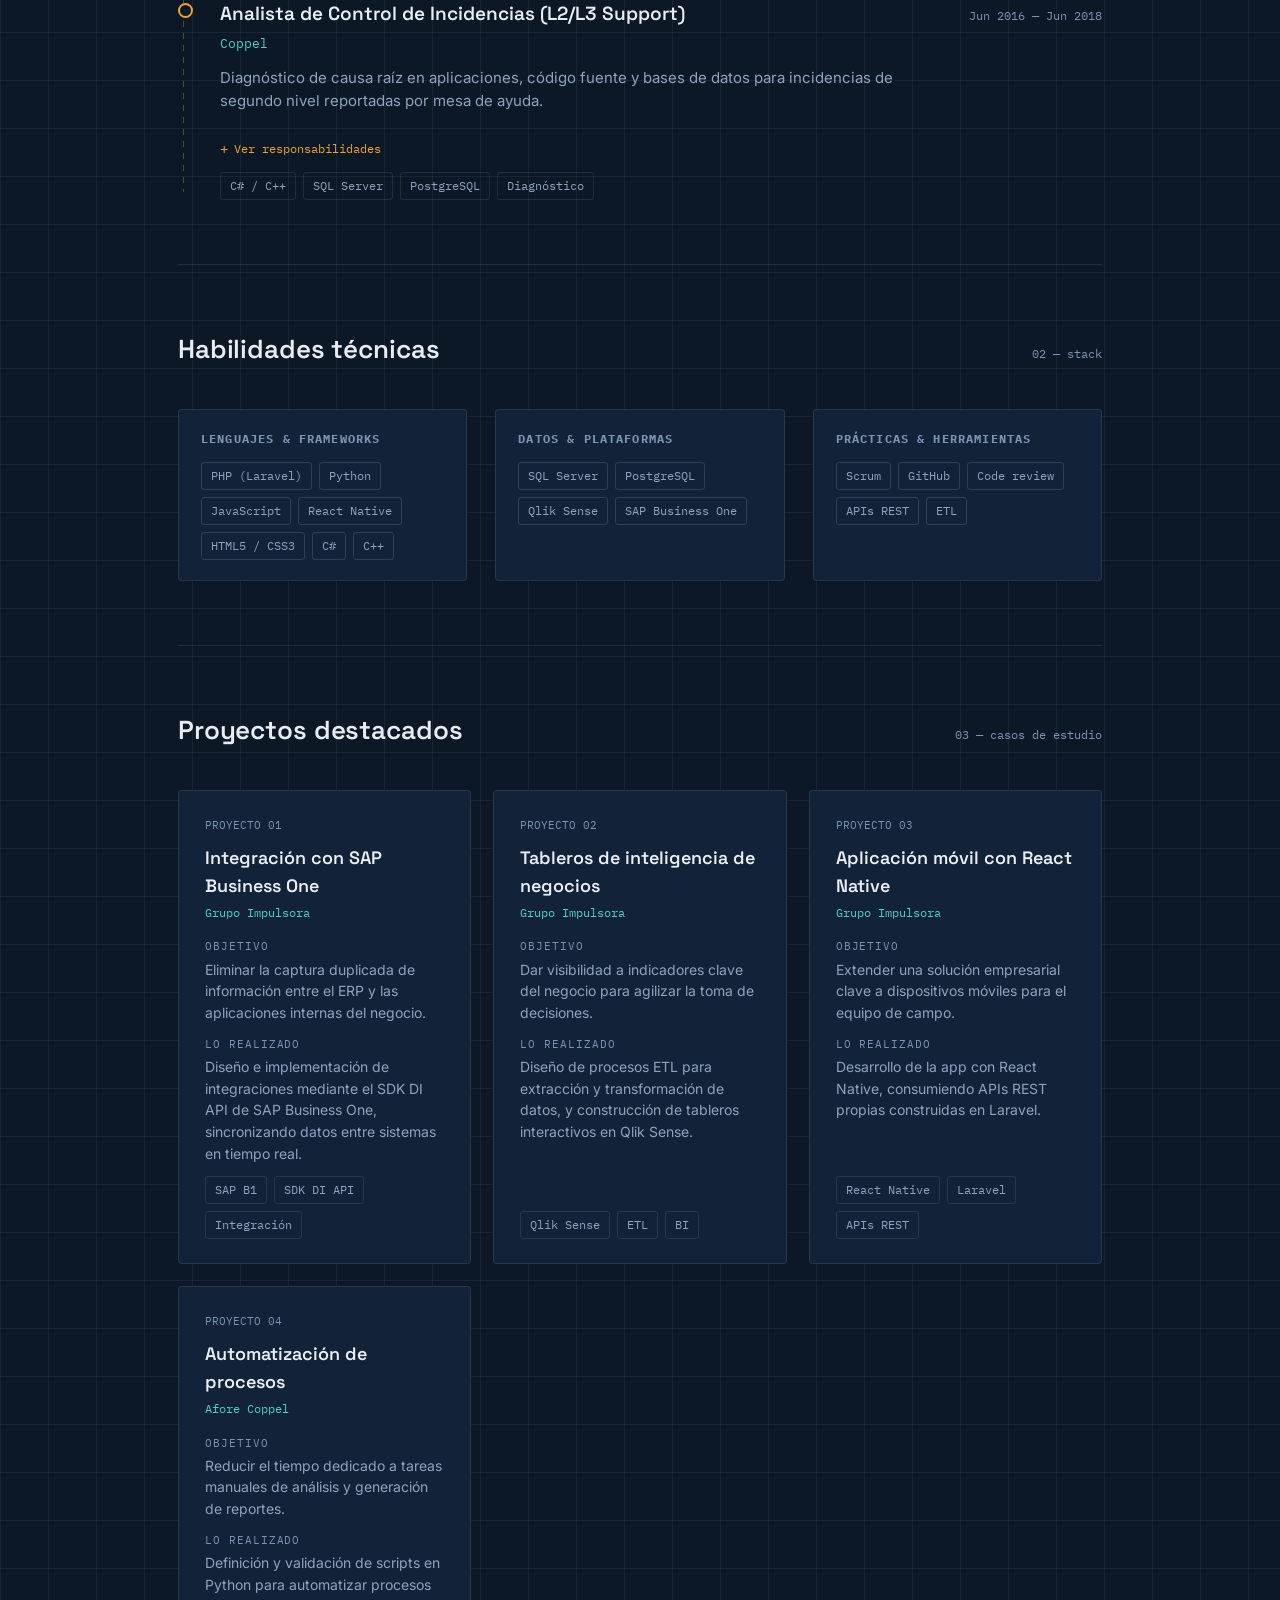
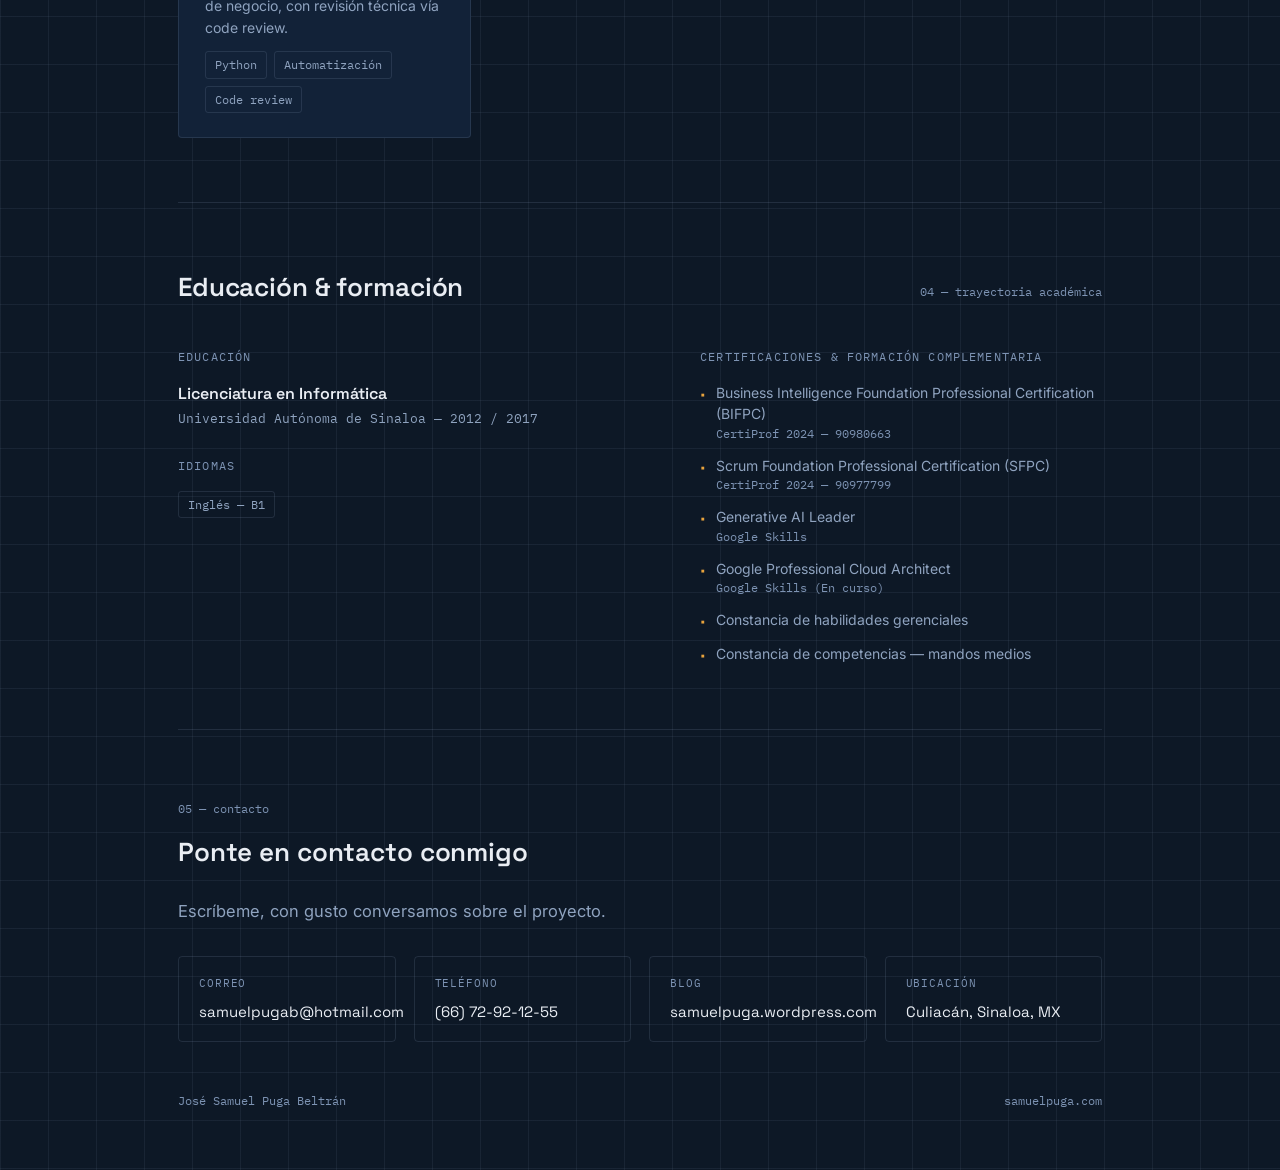
==== commit 2b10a639: "Cambios y CV Se agregan cambios y CV" ====
--- a/index.html
+++ b/index.html
@@ -1,429 +1,714 @@
 <!DOCTYPE html>
-<html lang="es" data-bs-theme="dark">
+<html lang="es">
 <head>
 <meta charset="UTF-8">
 <meta name="viewport" content="width=device-width, initial-scale=1.0">
 <title>José Samuel Puga Beltrán — Tech Lead</title>
+<!-- Metadatos Open Graph para redes sociales -->
+<meta property="og:title" content="José Samuel Puga Beltrán — Tech Lead">
+<meta property="og:description" content="Más de 10 años liderando equipos y proyectos de software, arquitectura de sistemas y automatización.">
+<meta property="og:type" content="website">
+<meta property="og:url" content="https://samuelpuga.com/">
 <meta name="description" content="José Samuel Puga Beltrán — Tech Lead. Liderazgo técnico, integración de sistemas y desarrollo de software.">
-
-<!-- Fuentes de Google -->
 <link rel="preconnect" href="https://fonts.googleapis.com">
 <link rel="preconnect" href="https://fonts.gstatic.com" crossorigin>
 <link href="https://fonts.googleapis.com/css2?family=Space+Grotesk:wght@400;500;600;700&family=Inter:wght@400;500;600&family=IBM+Plex+Mono:wght@400;500&display=swap" rel="stylesheet">
-
-<!-- BOOTSTRAP 5.3 CSS -->
-<link href="https://cdn.jsdelivr.net/npm/bootstrap@5.3.2/dist/css/bootstrap.min.css" rel="stylesheet">
-
 <style>
-  /* 
-   * 1. SOBREESCRITURA DE VARIABLES BOOTSTRAP Y TEMA PERSONALIZADO 
-   */
-  :root {
-    --bs-body-bg: #0d1826;
-    --bs-body-color: #e9edf3;
-    --bs-primary: #e8a33d;
-    --bs-primary-rgb: 232,163,61;
-    --bs-info: #4fd1c5;
-    
+  :root{
+    --bg: #0d1826;
     --bg-panel: #122238;
-    --border-color: rgba(143,163,191,0.16);
+    --bg-panel-2: #0f1e32;
     --grid-line: rgba(143,163,191,0.09);
+    --border: rgba(143,163,191,0.16);
+    --text: #e9edf3;
     --text-muted: #8fa3bf;
-    --text-dim: #7d93b3; /* Contraste WCAG AA mantenido */
-    
+    /* MEJORA 1: Contraste incrementado para WCAG AA (antes #5d7290) */
+    --text-dim: #7d93b3; 
+    --accent: #e8a33d;
+    --accent-dim: rgba(232,163,61,0.35);
+    --teal: #4fd1c5;
     --font-display: 'Space Grotesk', sans-serif;
+    --font-body: 'Inter', sans-serif;
     --font-mono: 'IBM Plex Mono', monospace;
-    --bs-body-font-family: 'Inter', sans-serif;
-  }
-
-  body {
-    background-image:
-      linear-gradient(var(--grid-line) 1px, transparent 1px),
-      linear-gradient(90deg, var(--grid-line) 1px, transparent 1px);
-    background-size: 48px 48px;
-    background-position: 0 0;
-  }
-
-  /* Tipografías específicas */
-  h1, h2, .font-display { font-family: var(--font-display); font-weight: 600; letter-spacing: -0.01em; }
-  .font-mono { font-family: var(--font-mono); }
-  .text-dim { color: var(--text-dim); }
-  .text-teal { color: var(--bs-info); }
-
-  /* 
-   * 2. COMPONENTES PERSONALIZADOS (Lo que Bootstrap no tiene por defecto)
-   */
-  
-  /* Navbar con efecto Glassmorphism */
-  .navbar-glass {
+  }
+
+  *{ box-sizing: border-box; margin:0; padding:0; }
+
+  html{ scroll-behavior: smooth; }
+
+  body{
+    background:
+      linear-gradient(var(--grid-line) 1px, transparent 1px) 0 0/48px 48px,
+      linear-gradient(90deg, var(--grid-line) 1px, transparent 1px) 0 0/48px 48px,
+      var(--bg);
+    color: var(--text);
+    font-family: var(--font-body);
+    line-height: 1.55;
+    -webkit-font-smoothing: antialiased;
+  }
+
+  a{ color: inherit; }
+
+  .wrap{
+    max-width: 980px;
+    margin: 0 auto;
+    padding: 0 28px;
+  }
+
+  /* ---------- Top bar ---------- */
+  .topbar{
+    position: sticky; top:0; z-index: 20;
     background: rgba(13,24,38,0.86);
     backdrop-filter: blur(8px);
-    border-bottom: 1px solid var(--border-color);
-  }
-
-  /* Timeline vertical (Experiencia) */
-  .pipeline {
+    border-bottom: 1px solid var(--border);
+  }
+  .topbar-inner{
+    max-width: 980px; margin:0 auto; padding: 14px 28px;
+    display:flex; align-items:center; justify-content: space-between;
+    font-family: var(--font-mono); font-size: 12.5px; color: var(--text-muted);
+  }
+  .topbar-inner .id{ color: var(--text); letter-spacing: 0.02em; flex-shrink: 0; }
+  .topbar-inner .id span{ color: var(--accent); }
+  .topbar-links{ display:flex; gap:20px; }
+  .topbar-links a{ text-decoration:none; color: var(--text-muted); transition: color .15s; }
+  .topbar-links a:hover, 
+  .topbar-links a.active { color: var(--accent); } /* Estado activo agregado */
+  
+  /* MEJORA 5: Grosor de focus a 2px para mejor accesibilidad de teclado */
+  .topbar-links a:focus-visible{ outline: 2px solid var(--accent); outline-offset: 3px; }
+
+  /* ---------- Hero ---------- */
+  .hero{
+    padding: 92px 0 70px;
     position: relative;
-    padding-left: 1.5rem;
-  }
-  .pipeline::before {
-    content: "";
-    position: absolute; left: 5px; top: 8px; bottom: 8px; width: 1px;
-    background: repeating-linear-gradient(to bottom, rgba(var(--bs-primary-rgb), 0.35) 0 6px, transparent 6px 12px);
-  }
-  .role {
+    overflow: hidden;
+  }
+  .hero::before{
+    content:"";
+    position:absolute; right: -120px; top: -80px;
+    width: 420px; height: 420px;
+    border: 1px solid var(--border);
+    border-radius: 50%;
+  }
+  .hero::after{
+    content:"";
+    position:absolute; right: -40px; top: 0;
+    width: 300px; height: 300px;
+    border: 1px solid var(--grid-line);
+    border-radius: 50%;
+  }
+  .eyebrow{
+    font-family: var(--font-mono); font-size: 12.5px; color: var(--accent);
+    letter-spacing: 0.12em; text-transform: uppercase; margin-bottom: 22px;
+    display:flex; align-items:center; gap: 10px;
+  }
+  .eyebrow::before{
+    content:""; width: 7px; height:7px; background: var(--accent); border-radius: 50%;
+    box-shadow: 0 0 0 4px var(--accent-dim);
+  }
+  h1{
+    font-family: var(--font-display); font-weight: 700;
+    font-size: clamp(38px, 6vw, 64px);
+    letter-spacing: -0.01em;
+    line-height: 1.04;
+    max-width: 780px;
+  }
+  .role-line{
+    margin-top: 18px;
+    font-family: var(--font-mono);
+    font-size: 15px;
+    color: var(--teal);
+    letter-spacing: 0.01em;
+  }
+  .role-line .sep{ color: var(--text-dim); margin: 0 8px; }
+  .pitch{
+    margin-top: 26px;
+    max-width: 620px;
+    color: var(--text-muted);
+    font-size: 16.5px;
+  }
+  .hero-cta{
+    margin-top: 38px;
+    display:flex; gap: 14px; flex-wrap: wrap;
+  }
+  .btn{
+    font-family: var(--font-mono); font-size: 13px;
+    padding: 12px 22px;
+    border-radius: 3px;
+    text-decoration: none;
+    display:inline-flex; align-items:center; gap:8px;
+    transition: all .15s ease;
+  }
+  .btn-primary{
+    background: var(--accent); color: #14202f; font-weight: 600;
+  }
+  .btn-primary:hover{ background: #f3b458; transform: translateY(-1px); }
+  .btn-ghost{
+    border: 1px solid var(--border); color: var(--text-muted);
+  }
+  .btn-ghost:hover{ border-color: var(--accent-dim); color: var(--text); }
+  
+  /* MEJORA 5: Grosor de focus a 2px */
+  .btn:focus-visible{ outline: 2px solid var(--accent); outline-offset: 3px; }
+
+  /* ---------- Section shell ---------- */
+  section{ padding: 64px 0; border-top: 1px solid var(--border); }
+  .section-head{
+    display:flex; align-items: baseline; justify-content: space-between;
+    margin-bottom: 40px; gap: 20px; flex-wrap: wrap;
+  }
+  .section-num{
+    font-family: var(--font-mono); font-size: 12px; color: var(--text-dim);
+  }
+  h2{
+    font-family: var(--font-display); font-size: 26px; font-weight: 600;
+    letter-spacing: -0.005em;
+  }
+
+  /* ---------- Timeline / pipeline ---------- */
+  .pipeline{ position: relative; }
+  .pipeline::before{
+    content:"";
+    position:absolute; left: 5px; top: 8px; bottom: 8px;
+    width: 1px;
+    background: repeating-linear-gradient(
+      to bottom, var(--accent-dim) 0 6px, transparent 6px 12px
+    );
+  }
+  .role{
     position: relative;
-    padding-bottom: 2.5rem;
-  }
-  .role::before {
-    content: "";
-    position: absolute; left: -1.5rem; top: 4px;
-    width: 11px; height: 11px; border-radius: 50%;
-    background: var(--bs-body-bg); border: 2px solid var(--bs-primary);
-  }
-  .role.current::before {
-    box-shadow: 0 0 0 5px rgba(var(--bs-primary-rgb), 0.35);
-  }
-
-  /* Tarjetas base */
-  .custom-card {
-    background-color: var(--bg-panel);
-    border: 1px solid var(--border-color);
-    transition: transform 0.2s, border-color 0.2s;
-  }
-  a.custom-card:hover, a.contact-card:hover {
-    border-color: rgba(var(--bs-primary-rgb), 0.5);
-    transform: translateY(-3px);
-  }
-  a.custom-card { text-decoration: none; color: inherit; }
-
-  /* Detalles/Acordeón accesible */
-  summary {
-    cursor: pointer;
+    padding: 0 0 46px 42px;
+  }
+  .role:last-child{ padding-bottom: 0; }
+  .role::before{
+    content:"";
+    position:absolute; left: 0; top: 4px;
+    width: 11px; height: 11px;
+    border-radius: 50%;
+    background: var(--bg);
+    border: 2px solid var(--accent);
+  }
+  .role.current::before{
+    box-shadow: 0 0 0 5px var(--accent-dim);
+  }
+  .role-top{
+    display:flex; align-items:baseline; justify-content: space-between;
+    flex-wrap: wrap; gap: 8px 20px;
+    margin-bottom: 6px;
+  }
+  .role-title{
+    font-family: var(--font-display); font-size: 19px; font-weight: 600;
+  }
+  .role-dates{
+    font-family: var(--font-mono); font-size: 12px; color: var(--text-dim);
+    white-space: nowrap;
+  }
+  .role-company{
+    font-family: var(--font-mono); font-size: 13px; color: var(--teal);
+    margin-bottom: 12px;
+  }
+  .role-desc{ color: var(--text-muted); font-size: 15px; margin-bottom: 14px; max-width: 680px; }
+  .role-bullets{ list-style:none; display:grid; gap:7px; margin-bottom: 16px; }
+  .role-bullets li{
+    font-size: 14px; color: var(--text); padding-left: 16px; position: relative;
+  }
+  .role-bullets li::before{
+    content:"–"; position:absolute; left:0; color: var(--text-dim);
+  }
+  .tags{ display:flex; flex-wrap: wrap; gap: 7px; }
+  .tag{
+    font-family: var(--font-mono); font-size: 11.5px;
+    padding: 4px 9px; border-radius: 3px;
+    border: 1px solid var(--border); color: var(--text-muted);
+  }
+  details{ margin-top: 4px; }
+  
+  /* MEJORA 3: Área de toque extendida a ~44px para móviles (Padding agregado) */
+  summary{
+    cursor: pointer; font-family: var(--font-mono); font-size: 12px;
+    color: var(--accent); list-style: none; user-select: none;
+    display:inline-flex; align-items:center; gap:6px;
+    padding: 12px 10px;
+    margin-left: -10px; /* Compensa visualmente el padding */
     border-radius: 4px;
     transition: background 0.2s;
   }
-  summary:hover { background: rgba(var(--bs-primary-rgb), 0.05); }
-  summary::-webkit-details-marker { display: none; }
-  summary::before { content: "+ "; font-weight: bold; }
-  details[open] summary::before { content: "– "; }
-
-  /* Hero Decoraciones */
-  .hero-wrapper { position: relative; overflow: hidden; }
-  .hero-circle-1 {
-    position: absolute; right: -120px; top: -80px; width: 420px; height: 420px;
-    border: 1px solid var(--border-color); border-radius: 50%; pointer-events: none;
-  }
-  .hero-circle-2 {
-    position: absolute; right: -40px; top: 0; width: 300px; height: 300px;
-    border: 1px solid var(--grid-line); border-radius: 50%; pointer-events: none;
-  }
-
-  /* Ajustes de accesibilidad de foco */
-  a:focus-visible, button:focus-visible, summary:focus-visible {
-    outline: 2px solid var(--bs-primary) !important;
-    outline-offset: 3px;
+  summary:hover { background: rgba(232,163,61,0.05); }
+  summary:focus-visible { outline: 2px solid var(--accent); }
+  summary::-webkit-details-marker{ display:none; }
+  summary::before{ content:"+"; font-size: 14px; }
+  details[open] summary::before{ content:"–"; }
+  details .role-bullets{ margin-top: 4px; }
+
+  /* ---------- Projects ---------- */
+  .edit-note{
+    font-family: var(--font-mono); font-size: 12px; color: var(--accent);
+    background: rgba(232,163,61,0.08); border: 1px dashed var(--accent-dim);
+    border-radius: 4px; padding: 10px 14px; margin-bottom: 32px; max-width: 680px;
+  }
+  .project-grid{
+    display:grid; grid-template-columns: repeat(auto-fit, minmax(280px, 1fr));
+    gap: 22px;
+  }
+  
+  /* MEJORA 4: Se asegura que el project-card se comporte bien como etiqueta <a> */
+  .project-card{
+    background: var(--bg-panel);
+    border: 1px solid var(--border);
+    border-radius: 4px;
+    padding: 26px 26px 24px;
+    display:flex; flex-direction: column;
+    text-decoration: none; /* Previene subrayado en el enlace completo */
+    color: inherit;
+    transition: border-color .15s, transform .15s;
+  }
+  .project-card:hover{ border-color: var(--accent-dim); transform: translateY(-2px); }
+  .project-card:focus-visible{ outline: 2px solid var(--accent); outline-offset: 2px; }
+  .project-index{
+    font-family: var(--font-mono); font-size: 11px; color: var(--text-dim);
+    margin-bottom: 10px;
+  }
+  .project-title{
+    font-family: var(--font-display); font-size: 18px; font-weight: 600;
+    margin-bottom: 4px;
+  }
+  .project-context{
+    font-family: var(--font-mono); font-size: 12px; color: var(--teal);
+    margin-bottom: 16px;
+  }
+  .project-field{ margin-bottom: 12px; }
+  .project-field:last-of-type{ margin-bottom: 16px; }
+  .project-field .f-label{
+    font-family: var(--font-mono); font-size: 10.5px; color: var(--text-dim);
+    text-transform: uppercase; letter-spacing: 0.09em; margin-bottom: 4px;
+  }
+  .project-field .f-value{ font-size: 14px; color: var(--text-muted); }
+  .project-card .tags{ margin-top: auto; }
+
+  /* ---------- Skills ---------- */
+  .skill-grid{
+    display:grid;
+    grid-template-columns: repeat(auto-fit, minmax(220px, 1fr));
+    gap: 28px;
+  }
+  .skill-group{
+    background: var(--bg-panel);
+    border: 1px solid var(--border);
+    border-radius: 4px;
+    padding: 20px 22px;
+  }
+  .skill-group h3{
+    font-family: var(--font-mono); font-size: 11.5px; color: var(--text-dim);
+    text-transform: uppercase; letter-spacing: 0.1em; margin-bottom: 14px;
+  }
+  .skill-group .tags .tag{ border-color: rgba(143,163,191,0.22); }
+
+  /* ---------- Education / certs / lang ---------- */
+  .grid-2{
+    display:grid; grid-template-columns: 1.2fr 1fr; gap: 40px;
+  }
+  .block-title{
+    font-family: var(--font-mono); font-size: 11.5px; color: var(--text-dim);
+    text-transform: uppercase; letter-spacing: 0.1em; margin-bottom: 16px;
+  }
+  .edu-item{ margin-bottom: 18px; }
+  .edu-item .name{ font-family: var(--font-display); font-size: 16px; font-weight: 600; }
+  .edu-item .meta{ font-family: var(--font-mono); font-size: 12.5px; color: var(--text-muted); margin-top: 3px; }
+  .cert-list{ list-style:none; display:grid; gap: 12px; }
+  .cert-list li{ font-size: 14px; color: var(--text-muted); padding-left: 16px; position: relative; }
+  .cert-list li::before{ content:"▪"; position:absolute; left:0; color: var(--accent); font-size: 10px; top:5px; }
+  .cert-list .cert-id{ font-family: var(--font-mono); font-size: 11.5px; color: var(--text-dim); display:block; }
+
+  /* ---------- Footer / contact ---------- */
+  footer{
+    padding: 70px 0 60px;
+    border-top: 1px solid var(--border);
+  }
+  .contact-cta h2{ max-width: 520px; }
+  .contact-grid{
+    margin-top: 32px;
+    display:grid; grid-template-columns: repeat(auto-fit, minmax(200px,1fr));
+    gap: 18px;
+  }
+  .contact-card{
+    border: 1px solid var(--border); border-radius: 4px; padding: 18px 20px;
+    text-decoration: none; transition: border-color .15s, transform .15s;
+    display: block;
+  }
+  .contact-card:hover{ border-color: var(--accent-dim); transform: translateY(-2px); }
+  .contact-card:focus-visible{ outline: 2px solid var(--accent); outline-offset: 2px; }
+  .contact-card .label{
+    font-family: var(--font-mono); font-size: 11px; color: var(--text-dim);
+    text-transform: uppercase; letter-spacing: 0.08em; margin-bottom: 8px;
+  }
+  .contact-card .value{ font-family: var(--font-display); font-size: 15px; }
+  .foot-note{
+    margin-top: 50px; font-family: var(--font-mono); font-size: 11.5px; color: var(--text-dim);
+    display:flex; justify-content: space-between; flex-wrap: wrap; gap: 10px;
+  }
+
+  /* MEJORA 2: Se habilita scroll horizontal en móviles (en lugar de ocultar enlaces) */
+  @media (max-width: 720px){
+    .grid-2{ grid-template-columns: 1fr; }
+    
+    .topbar-links{
+      gap: 16px;
+      overflow-x: auto;
+      white-space: nowrap; /* Evita que los enlaces salten de línea */
+      -webkit-overflow-scrolling: touch;
+      padding-bottom: 4px;
+    }
+    /* Oculta la barra de desplazamiento estética pero mantiene la funcionalidad */
+    .topbar-links::-webkit-scrollbar { display: none; }
+    .topbar-links { -ms-overflow-style: none; scrollbar-width: none; }
+  }
+
+  @media (prefers-reduced-motion: reduce){
+    html{ scroll-behavior: auto; }
   }
 </style>
 </head>
-<body data-bs-spy="scroll" data-bs-target="#mainNav" data-bs-root-margin="0px 0px -40%" data-bs-smooth-scroll="true">
-
-<!-- NAVBAR DE BOOTSTRAP -->
-<nav id="mainNav" class="navbar navbar-expand-md navbar-dark navbar-glass sticky-top py-3">
-  <div class="container" style="max-width: 980px;">
-    <a class="navbar-brand font-mono fs-6 mb-0" href="#inicio">
-      JSPB<span class="text-primary">_</span>2026
-    </a>
-    <button class="navbar-toggler shadow-none border-0" type="button" data-bs-toggle="collapse" data-bs-target="#navbarLinks" aria-controls="navbarLinks" aria-expanded="false" aria-label="Toggle navigation">
-      <span class="navbar-toggler-icon"></span>
-    </button>
-    
-    <div class="collapse navbar-collapse justify-content-end" id="navbarLinks">
-      <ul class="navbar-nav font-mono" style="font-size: 13px;">
-        <li class="nav-item"><a class="nav-link text-muted px-3" href="#experiencia">Experiencia</a></li>
-        <li class="nav-item"><a class="nav-link text-muted px-3" href="#habilidades">Habilidades</a></li>
-        <li class="nav-item"><a class="nav-link text-muted px-3" href="#proyectos">Proyectos</a></li>
-        <li class="nav-item"><a class="nav-link text-muted px-3" href="#educacion">Educación</a></li>
-        <li class="nav-item"><a class="nav-link text-muted ps-3 pe-0" href="#contacto">Contacto</a></li>
-      </ul>
+<body>
+
+<div class="topbar">
+  <div class="topbar-inner">
+    <div class="id">JSPB<span>_</span>2026</div>
+    <div class="topbar-links">
+      <a href="#experiencia">Experiencia</a>
+      <a href="#habilidades">Habilidades</a>
+      <a href="#proyectos">Proyectos</a>
+      <a href="#educacion">Educación</a>
+      <a href="#contacto">Contacto</a>
+	  <a href="/CV-Samuel-Puga.pdf" target="_blank" style="color: var(--accent);">Descargar CV</a>
     </div>
   </div>
-</nav>
-
-<div class="container pb-5" style="max-width: 980px;">
-
-  <!-- HERO SECTION -->
-  <section id="inicio" class="hero-wrapper py-5 mt-4 mb-5 border-0">
-    <div class="hero-circle-1 d-none d-md-block"></div>
-    <div class="hero-circle-2 d-none d-md-block"></div>
-    
-    <div class="d-flex align-items-center font-mono text-primary text-uppercase mb-4" style="font-size: 12.5px; letter-spacing: 0.12em;">
-      <span class="rounded-circle bg-primary me-2" style="width: 7px; height: 7px; box-shadow: 0 0 0 4px rgba(232,163,61,0.35);"></span>
-      Disponible para nuevos retos
-    </div>
-    
-    <h1 class="display-3 fw-bold mb-3" style="max-width: 780px;">José Samuel<br>Puga Beltrán</h1>
-    
-    <div class="font-mono text-teal fs-6 mb-4">
-      Tech Lead <span class="text-dim mx-2">/</span> Líder técnico de proyectos <span class="text-dim mx-2">/</span> Software &amp; Digital Solutions
-    </div>
-    
-    <p class="fs-5 text-muted mb-5" style="max-width: 620px;">
-      Más de 10 años liderando equipos y proyectos de software, desde arquitectura e integración de sistemas
-      hasta inteligencia de negocios y automatización de procesos, bajo metodologías ágiles.
+</div>
+
+<div class="wrap">
+
+  <section class="hero" id="inicio" style="border-top:none;">
+    <div class="eyebrow">Disponible para nuevos retos</div>
+    <h1>José Samuel<br>Puga Beltrán</h1>
+    <div class="role-line">Tech Lead <span class="sep">|</span> IT Manager &amp; Software Architect <span class="sep">|</span> Business Intelligence</div>
+    <p class="pitch">
+      Tech Lead con visión de negocio. Mi especialidad es conectar la estrategia de los directivos con la ejecución técnica del equipo de ingeniería. Experiencia comprobada liderando la adopción ágil (Scrum), diseñando infraestructuras de datos (ETL/BI) y desarrollando arquitecturas omnicanal integradas al core del negocio (SAP).
     </p>
-    
-    <div class="d-flex flex-wrap gap-3 font-mono" style="font-size: 13px;">
-      <a class="btn btn-primary text-dark fw-bold px-4 py-2" href="mailto:samuelpugab@hotmail.com">Escribir un correo</a>
-      <a class="btn btn-outline-secondary text-light px-4 py-2 border-opacity-25" href="#experiencia">Ver experiencia ↓</a>
+    <div class="hero-cta">
+      <a class="btn btn-primary" href="mailto:samuelpugab@hotmail.com">Escribir un correo</a>
+      <a class="btn btn-ghost" href="/CV-Samuel-Puga.pdf" target="_blank" rel="noopener">Descargar CV ↓</a>
     </div>
   </section>
 
-  <!-- EXPERIENCIA SECTION -->
-  <section id="experiencia" class="py-5 border-top border-secondary border-opacity-25">
-    <div class="d-flex justify-content-between align-items-baseline mb-5 flex-wrap gap-3">
-      <h2 class="mb-0">Experiencia profesional</h2>
-      <span class="font-mono text-dim small">01 — trayectoria</span>
+  <section id="experiencia">
+    <div class="section-head">
+      <h2>Experiencia profesional</h2>
+      <div class="section-num">01 — trayectoria</div>
     </div>
 
     <div class="pipeline">
-      <!-- Role 1 -->
+
       <div class="role current">
-        <div class="d-flex justify-content-between align-items-baseline flex-wrap gap-2 mb-2">
-          <h3 class="font-display h5 fw-bold mb-0">Tech Lead</h3>
-          <span class="font-mono small text-dim">Feb 2025 — Actual</span>
-        </div>
-        <div class="font-mono small text-teal mb-3">Afore Coppel S.A. de C.V.</div>
-        <p class="text-muted" style="max-width: 680px;">
-          Liderazgo técnico al equipo de desarrollo, transformando requerimientos funcionales y necesidades de negocio en soluciones tecnológicas viables, mantenibles y alineadas con estándares de calidad.
+        <div class="role-top">
+          <div class="role-title">Tech Lead</div>
+          <div class="role-dates">Feb 2025 — Actual</div>
+        </div>
+        <div class="role-company">Afore Coppel S.A. de C.V.</div>
+        <p class="role-desc">
+          Liderazgo técnico al equipo de desarrollo, transformando requerimientos funcionales y necesidades de
+          negocio en soluciones tecnológicas viables, mantenibles y alineadas con estándares de calidad y arquitectura.
         </p>
-        
-        <details class="mb-3">
-          <summary class="font-mono text-primary small py-2 px-1 d-inline-block">Ver responsabilidades</summary>
-          <ul class="text-light mt-2 ps-3" style="font-size: 15px; list-style-type: '–  ';">
-            <li class="mb-2">Arquitectura de Soluciones y Análisis de Impacto: Diseño y documento la arquitectura técnica y topología de sistemas, diagramando flujos e infraestructura (utilizando Mermaid.js y draw.io).</li>
-            <li class="mb-2">Liderazgo Técnico y Adopción Ágil (Scrum): Lidero técnica y operativamente una célula de desarrollo, actuando como pilar en la transición de la empresa hacia la metodología Scrum.</li>
-            <li class="mb-2">Alineación Negocio-Tecnología: Actúo como puente estratégico colaborando directamente con el Product Owner y el Scrum Master.</li>
-            <li class="mb-2">Gobierno de Infraestructura: Soy owner de dos servidores críticos asignados, garantizando su estabilidad y cumplimiento de normativas.</li>
+        <details>
+          <summary>Ver responsabilidades</summary>
+          <ul class="role-bullets">
+            <li>Arquitectura de Soluciones y Análisis de Impacto: Diseño y documento la arquitectura técnica y topología de sistemas, diagramando flujos e infraestructura (utilizando Mermaid.js y draw.io) para visualizar la afectación en servidores, definir el stack tecnológico y orquestar la creación de nuevos componentes.</li>
+            <li>Liderazgo Técnico y Adopción Ágil (Scrum): Lidero técnica y operativamente una célula de desarrollo, actuando como pilar en la transición de la empresa hacia la metodología Scrum. Resolviendo bloqueos técnicos diarios y garantizando el cumplimiento de los KPIs de entrega (velocidad y objetivos del sprint).</li>
+            <li>Alineación Negocio-Tecnología: Actúo como puente estratégico colaborando directamente con el Product Owner y el Scrum Master para refinar Historias de Usuario (HU), traduciendo necesidades comerciales en requerimientos técnicos viables y optimizando la estrategia de ataque del sprint.</li>
+            <li>Gestión de Talento y Continuidad Operativa: Mentoreo al equipo de ingeniería, supervisando su desarrollo profesional (capacitaciones) y calidad de código. Mantengo un perfil hands-on, desarrollando componentes críticos para asegurar la continuidad de las entregas ante contingencias o ausencias.</li>
+            <li>Gobierno de Infraestructura: Soy owner de dos servidores críticos asignados, garantizando su estabilidad, cumplimiento de normativas de las áreas operativas y generación de documentación técnica de alto nivel.</li>
           </ul>
         </details>
-        
-        <div class="d-flex flex-wrap gap-2 font-mono" style="font-size: 11.5px;">
-          <span class="badge border border-secondary border-opacity-25 text-muted fw-normal py-2 px-3">Liderazgo técnico</span>
-          <span class="badge border border-secondary border-opacity-25 text-muted fw-normal py-2 px-3">Scrum</span>
-          <span class="badge border border-secondary border-opacity-25 text-muted fw-normal py-2 px-3">Code review</span>
-          <span class="badge border border-secondary border-opacity-25 text-muted fw-normal py-2 px-3">Arquitectura</span>
-        </div>
-      </div>
-
-      <!-- Role 2 -->
+        <div class="tags">
+          <span class="tag">Liderazgo técnico</span>
+          <span class="tag">Scrum</span>
+          <span class="tag">Code review</span>
+          <span class="tag">Arquitectura</span>
+        </div>
+      </div>
+
       <div class="role">
-        <div class="d-flex justify-content-between align-items-baseline flex-wrap gap-2 mb-2">
-          <h3 class="font-display h5 fw-bold mb-0">Coordinador de desarrollo</h3>
-          <span class="font-mono small text-dim">Mar 2019 — Feb 2025</span>
-        </div>
-        <div class="font-mono small text-teal mb-3">Grupo Impulsora</div>
-        <p class="text-muted" style="max-width: 680px;">
-          Coordinación y liderazgo del equipo de desarrollo a lo largo del ciclo de vida de proyectos de software, combinando gestión de equipo con desarrollo directo.
+        <div class="role-top">
+          <div class="role-title">Coordinador de desarrollo</div>
+          <div class="role-dates">Mar 2019 — Feb 2025</div>
+        </div>
+        <div class="role-company">Grupo Impulsora</div>
+        <p class="role-desc">
+          Coordinación y liderazgo del equipo de desarrollo a lo largo del ciclo de vida de proyectos de software,
+          combinando gestión de equipo con desarrollo directo de soluciones empresariales.
         </p>
-        
-        <details class="mb-3">
-          <summary class="font-mono text-primary small py-2 px-1 d-inline-block">Ver responsabilidades</summary>
-          <ul class="text-light mt-2 ps-3" style="font-size: 15px; list-style-type: '–  ';">
-            <li class="mb-2">Transformación Digital y Liderazgo de IT: Lideré la modernización tecnológica de la empresa desde cero, fundando y escalando el departamento de desarrollo.</li>
-            <li class="mb-2">Arquitectura de Sistemas & Integración Empresarial (SAP): Diseñé y desarrollé un ecosistema omnicanal integrado de forma segura al core de SAP Business One mediante DI API.</li>
-            <li class="mb-2">Ingeniería de Datos y BI: Construí la infraestructura de análisis de datos mediante procesos ETL y tableros en QlikSense.</li>
+        <details>
+          <summary>Ver responsabilidades</summary>
+          <ul class="role-bullets">
+            <li>Transformación Digital y Liderazgo de IT: Lideré la modernización tecnológica de la empresa desde cero, fundando y escalando el departamento de desarrollo. Dirigí el reclutamiento, mentoring y gestión del equipo técnico, y evangelicé a las gerencias para migrar procesos críticos y aislados en Excel hacia un ecosistema web estandarizado.</li>
+            <li>Arquitectura de Sistemas & Integración Empresarial (SAP): Diseñé, tomé decisiones de stack (PHP/Laravel) y desarrollé un ecosistema omnicanal de cero, entregando una plataforma web central (con más de 100 módulos) y 3 aplicaciones móviles (React-Native) consumiendo una API REST propia. Todo integrado de forma segura y bidireccional al core de SAP Business One mediante DI API y consultas directas.</li>
+            <li>Ingeniería de Datos y Business Intelligence: Conceptualicé y construí la infraestructura de análisis de datos para la toma de decisiones directivas, diseñando un Data Warehouse alimentado por procesos ETL creados a la medida y visualizado a través de tableros dinámicos en QlikSense.</li>
+            <li>Implementación de Cultura Ágil (Scrum): Fui el catalizador principal para la adopción de la metodología Scrum en la organización, resolviendo problemas históricos de definición de alcance y tiempos de entrega. Capacité técnica y metodológicamente tanto al equipo de desarrollo como a los nuevos roles de gestión (Product Owners/Scrum Masters).</li>
+            <li>Gestión Operativa y Soporte Nivel 3: Mantuve el gobierno total sobre la arquitectura tecnológica, garantizando la alta disponibilidad de las aplicaciones y encabezando el diagnóstico y resolución de incidencias de código complejas escaladas por la mesa de ayuda.</li>
           </ul>
         </details>
-
-        <div class="d-flex flex-wrap gap-2 font-mono" style="font-size: 11.5px;">
-          <span class="badge border border-secondary border-opacity-25 text-muted fw-normal py-2 px-3">PHP / Laravel</span>
-          <span class="badge border border-secondary border-opacity-25 text-muted fw-normal py-2 px-3">React Native</span>
-          <span class="badge border border-secondary border-opacity-25 text-muted fw-normal py-2 px-3">Python</span>
-          <span class="badge border border-secondary border-opacity-25 text-muted fw-normal py-2 px-3">SAP B1</span>
-        </div>
-      </div>
+        <div class="tags">
+          <span class="tag">PHP / Laravel</span>
+          <span class="tag">React Native</span>
+          <span class="tag">Python</span>
+          <span class="tag">SAP B1</span>
+          <span class="tag">Qlik Sense</span>
+          <span class="tag">ETL</span>
+        </div>
+      </div>
+
+      <div class="role">
+        <div class="role-top">
+          <div class="role-title">QA Analyst</div>
+          <div class="role-dates">Jun 2018 — Mar 2019</div>
+        </div>
+        <div class="role-company">Neoris</div>
+        <p class="role-desc">
+          Aseguramiento de calidad funcional mediante definición, ejecución y seguimiento de pruebas de software
+          para proyectos de organizaciones como Cemex, Oxxo y Banco Popular de República Dominicana.
+        </p>
+        <details>
+          <summary>Ver responsabilidades</summary>
+          <ul class="role-bullets">
+            <li>Aseguramiento de Calidad en Core Bancario (Banco Popular RD): Trabajé 6 meses de forma presencial validando una migración crítica del sistema core de créditos. Diseñé y ejecuté pruebas de integración y regresión en más de 30 sistemas para garantizar la continuidad operativa y mitigar riesgos de afectación tras la actualización del núcleo. </li>
+            <li>Despliegues Enterprise Internacionales (Oxxo & Cemex): Ejecuté los ciclos de pruebas funcionales para la implementación del sistema central de ventas durante la apertura de mercado de Oxxo en Perú. Adicionalmente, validé la integridad de un sistema de procesamiento y traducción de información corporativa para Cemex. </li>
+            <li>Ciclo de Vida de Pruebas (STLC): Fui responsable de la creación de planes y casos de prueba, ejecución exhaustiva de pruebas manuales sistemáticas y documentación de incidencias, asegurando que cada entrega cumpliera estrictamente con los requerimientos técnicos y de negocio. </li>
+          </ul>
+        </details>
+        <div class="tags">
+          <span class="tag">QA</span>
+          <span class="tag">Casos de prueba</span>
+          <span class="tag">Pruebas de usuario</span>
+        </div>
+      </div>
+
+      <div class="role">
+        <div class="role-top">
+          <div class="role-title">Analista de Control de Incidencias (L2/L3 Support)</div>
+          <div class="role-dates">Jun 2016 — Jun 2018</div>
+        </div>
+        <div class="role-company">Coppel</div>
+        <p class="role-desc">
+          Diagnóstico de causa raíz en aplicaciones, código fuente y bases de datos para incidencias de segundo nivel
+          reportadas por mesa de ayuda.
+        </p>
+        <details>
+          <summary>Ver responsabilidades</summary>
+          <ul class="role-bullets">
+            <li>Análisis de Causa Raíz en Producción (Troubleshooting): Gestioné el diagnóstico avanzado de incidencias críticas escaladas por la mesa de ayuda, identificando el origen de fallos a través de múltiples capas del sistema: problemas de conectividad, errores de despliegue, inconsistencias de bases de datos y fallos lógicos. </li>
+            <li>Ingeniería Inversa y Debugging: Analizaba y rastreaba flujos de ejecución en un promedio de 10 repositorios/sistemas distintos diariamente, procesando y diagnosticando alrededor de 8 incidencias de alta prioridad al día para su corrección precisa. </li>
+            <li>Integridad de Datos y Sistemas: Evaluaba el impacto de transacciones fallidas, actualizaciones de base de datos incorrectas (SQL Server, PostgreSQL) y errores de notas de producción, documentando los hallazgos detalladamente para el equipo de desarrollo y evitando la reincidencia de los errores.</li>
+          </ul>
+        </details>
+        <div class="tags">
+          <span class="tag">C# / C++</span>
+          <span class="tag">SQL Server</span>
+          <span class="tag">PostgreSQL</span>
+          <span class="tag">Diagnóstico</span>
+        </div>
+      </div>
+
     </div>
   </section>
 
-  <!-- HABILIDADES SECTION -->
-  <section id="habilidades" class="py-5 border-top border-secondary border-opacity-25">
-    <div class="d-flex justify-content-between align-items-baseline mb-5 flex-wrap gap-3">
-      <h2 class="mb-0">Habilidades técnicas</h2>
-      <span class="font-mono text-dim small">02 — stack</span>
-    </div>
-
-    <!-- BOOTSTRAP GRID -->
-    <div class="row g-4">
-      <div class="col-md-4">
-        <div class="custom-card rounded-2 p-4 h-100">
-          <h3 class="font-mono small text-dim text-uppercase tracking-wide mb-3" style="letter-spacing: 0.1em;">Lenguajes &amp; frameworks</h3>
-          <div class="d-flex flex-wrap gap-2 font-mono" style="font-size: 11.5px;">
-            <span class="badge border border-secondary border-opacity-25 text-muted fw-normal px-2 py-1">PHP (Laravel)</span>
-            <span class="badge border border-secondary border-opacity-25 text-muted fw-normal px-2 py-1">Python</span>
-            <span class="badge border border-secondary border-opacity-25 text-muted fw-normal px-2 py-1">React Native</span>
-            <span class="badge border border-secondary border-opacity-25 text-muted fw-normal px-2 py-1">C# / C++</span>
-          </div>
-        </div>
-      </div>
-      <div class="col-md-4">
-        <div class="custom-card rounded-2 p-4 h-100">
-          <h3 class="font-mono small text-dim text-uppercase tracking-wide mb-3" style="letter-spacing: 0.1em;">Datos &amp; plataformas</h3>
-          <div class="d-flex flex-wrap gap-2 font-mono" style="font-size: 11.5px;">
-            <span class="badge border border-secondary border-opacity-25 text-muted fw-normal px-2 py-1">SQL Server</span>
-            <span class="badge border border-secondary border-opacity-25 text-muted fw-normal px-2 py-1">PostgreSQL</span>
-            <span class="badge border border-secondary border-opacity-25 text-muted fw-normal px-2 py-1">Qlik Sense</span>
-            <span class="badge border border-secondary border-opacity-25 text-muted fw-normal px-2 py-1">SAP Business One</span>
-          </div>
-        </div>
-      </div>
-      <div class="col-md-4">
-        <div class="custom-card rounded-2 p-4 h-100">
-          <h3 class="font-mono small text-dim text-uppercase tracking-wide mb-3" style="letter-spacing: 0.1em;">Prácticas &amp; herramientas</h3>
-          <div class="d-flex flex-wrap gap-2 font-mono" style="font-size: 11.5px;">
-            <span class="badge border border-secondary border-opacity-25 text-muted fw-normal px-2 py-1">Scrum</span>
-            <span class="badge border border-secondary border-opacity-25 text-muted fw-normal px-2 py-1">Code review</span>
-            <span class="badge border border-secondary border-opacity-25 text-muted fw-normal px-2 py-1">APIs REST</span>
-            <span class="badge border border-secondary border-opacity-25 text-muted fw-normal px-2 py-1">ETL</span>
-          </div>
+  <section id="habilidades">
+    <div class="section-head">
+      <h2>Habilidades técnicas</h2>
+      <div class="section-num">02 — stack</div>
+    </div>
+    <div class="skill-grid">
+      <div class="skill-group">
+        <h3>Lenguajes &amp; frameworks</h3>
+        <div class="tags">
+          <span class="tag">PHP (Laravel)</span>
+          <span class="tag">Python</span>
+          <span class="tag">JavaScript</span>
+          <span class="tag">React Native</span>
+          <span class="tag">HTML5 / CSS3</span>
+          <span class="tag">C#</span>
+          <span class="tag">C++</span>
+        </div>
+      </div>
+      <div class="skill-group">
+        <h3>Datos &amp; plataformas</h3>
+        <div class="tags">
+          <span class="tag">SQL Server</span>
+          <span class="tag">PostgreSQL</span>
+          <span class="tag">Qlik Sense</span>
+          <span class="tag">SAP Business One</span>
+        </div>
+      </div>
+      <div class="skill-group">
+        <h3>Prácticas &amp; herramientas</h3>
+        <div class="tags">
+          <span class="tag">Scrum</span>
+          <span class="tag">GitHub</span>
+          <span class="tag">Code review</span>
+          <span class="tag">APIs REST</span>
+          <span class="tag">ETL</span>
         </div>
       </div>
     </div>
   </section>
 
-  <!-- PROYECTOS SECTION -->
-  <section id="proyectos" class="py-5 border-top border-secondary border-opacity-25">
-    <div class="d-flex justify-content-between align-items-baseline mb-5 flex-wrap gap-3">
-      <h2 class="mb-0">Proyectos destacados</h2>
-      <span class="font-mono text-dim small">03 — casos de estudio</span>
-    </div>
-
-    <!-- BOOTSTRAP GRID -->
-    <div class="row g-4">
-      <div class="col-lg-6">
-        <a href="#" class="custom-card rounded-2 p-4 d-flex flex-column h-100">
-          <div class="font-mono text-dim mb-2" style="font-size: 11px;">PROYECTO 01</div>
-          <h3 class="font-display h5 fw-bold mb-1">Integración con SAP Business One</h3>
-          <div class="font-mono text-teal small mb-3">Grupo Impulsora</div>
-          
-          <div class="mb-3">
-            <div class="font-mono text-dim text-uppercase mb-1" style="font-size: 10.5px; letter-spacing: 0.09em;">Objetivo</div>
-            <div class="text-muted small">Eliminar la captura duplicada de información entre el ERP y las aplicaciones internas.</div>
-          </div>
-          <div class="mb-4">
-            <div class="font-mono text-dim text-uppercase mb-1" style="font-size: 10.5px; letter-spacing: 0.09em;">Lo realizado</div>
-            <div class="text-muted small">Diseño e implementación de integraciones mediante el SDK DI API de SAP Business One.</div>
-          </div>
-          
-          <div class="d-flex flex-wrap gap-2 font-mono mt-auto" style="font-size: 11.5px;">
-            <span class="badge border border-secondary border-opacity-25 text-muted fw-normal px-2 py-1">SAP B1</span>
-            <span class="badge border border-secondary border-opacity-25 text-muted fw-normal px-2 py-1">SDK DI API</span>
-          </div>
-        </a>
-      </div>
-
-      <div class="col-lg-6">
-        <a href="#" class="custom-card rounded-2 p-4 d-flex flex-column h-100">
-          <div class="font-mono text-dim mb-2" style="font-size: 11px;">PROYECTO 02</div>
-          <h3 class="font-display h5 fw-bold mb-1">Automatización de procesos</h3>
-          <div class="font-mono text-teal small mb-3">Afore Coppel</div>
-          
-          <div class="mb-3">
-            <div class="font-mono text-dim text-uppercase mb-1" style="font-size: 10.5px; letter-spacing: 0.09em;">Objetivo</div>
-            <div class="text-muted small">Reducir el tiempo dedicado a tareas manuales de análisis y generación de reportes.</div>
-          </div>
-          <div class="mb-4">
-            <div class="font-mono text-dim text-uppercase mb-1" style="font-size: 10.5px; letter-spacing: 0.09em;">Lo realizado</div>
-            <div class="text-muted small">Definición y validación de scripts en Python para automatizar procesos de negocio, con revisión técnica vía code review.</div>
-          </div>
-          
-          <div class="d-flex flex-wrap gap-2 font-mono mt-auto" style="font-size: 11.5px;">
-            <span class="badge border border-secondary border-opacity-25 text-muted fw-normal px-2 py-1">Python</span>
-            <span class="badge border border-secondary border-opacity-25 text-muted fw-normal px-2 py-1">Automatización</span>
-          </div>
-        </a>
-      </div>
+  <section id="proyectos">
+    <div class="section-head">
+      <h2>Proyectos destacados</h2>
+      <div class="section-num">03 — casos de estudio</div>
+    </div>
+
+    <div class="project-grid">
+      
+      <!-- MEJORA 4: Los project-card ahora son enlaces reales (<a> en lugar de <div>) -->
+      <a href="#" class="project-card">
+        <div class="project-index">PROYECTO 01</div>
+        <div class="project-title">Integración con SAP Business One</div>
+        <div class="project-context">Grupo Impulsora</div>
+        <div class="project-field">
+          <div class="f-label">Objetivo</div>
+          <div class="f-value">Eliminar la captura duplicada de información entre el ERP y las aplicaciones internas del negocio.</div>
+        </div>
+        <div class="project-field">
+          <div class="f-label">Lo realizado</div>
+          <div class="f-value">Diseño e implementación de integraciones mediante el SDK DI API de SAP Business One, sincronizando datos entre sistemas en tiempo real.</div>
+        </div>
+        <div class="tags">
+          <span class="tag">SAP B1</span>
+          <span class="tag">SDK DI API</span>
+          <span class="tag">Integración</span>
+        </div>
+      </a>
+
+      <a href="#" class="project-card">
+        <div class="project-index">PROYECTO 02</div>
+        <div class="project-title">Tableros de inteligencia de negocios</div>
+        <div class="project-context">Grupo Impulsora</div>
+        <div class="project-field">
+          <div class="f-label">Objetivo</div>
+          <div class="f-value">Dar visibilidad a indicadores clave del negocio para agilizar la toma de decisiones.</div>
+        </div>
+        <div class="project-field">
+          <div class="f-label">Lo realizado</div>
+          <div class="f-value">Diseño de procesos ETL para extracción y transformación de datos, y construcción de tableros interactivos en Qlik Sense.</div>
+        </div>
+        <div class="tags">
+          <span class="tag">Qlik Sense</span>
+          <span class="tag">ETL</span>
+          <span class="tag">BI</span>
+        </div>
+      </a>
+
+      <a href="#" class="project-card">
+        <div class="project-index">PROYECTO 03</div>
+        <div class="project-title">Aplicación móvil con React Native</div>
+        <div class="project-context">Grupo Impulsora</div>
+        <div class="project-field">
+          <div class="f-label">Objetivo</div>
+          <div class="f-value">Extender una solución empresarial clave a dispositivos móviles para el equipo de campo.</div>
+        </div>
+        <div class="project-field">
+          <div class="f-label">Lo realizado</div>
+          <div class="f-value">Desarrollo de la app con React Native, consumiendo APIs REST propias construidas en Laravel.</div>
+        </div>
+        <div class="tags">
+          <span class="tag">React Native</span>
+          <span class="tag">Laravel</span>
+          <span class="tag">APIs REST</span>
+        </div>
+      </a>
+
+      <a href="#" class="project-card">
+        <div class="project-index">PROYECTO 04</div>
+        <div class="project-title">Automatización de procesos</div>
+        <div class="project-context">Afore Coppel</div>
+        <div class="project-field">
+          <div class="f-label">Objetivo</div>
+          <div class="f-value">Reducir el tiempo dedicado a tareas manuales de análisis y generación de reportes.</div>
+        </div>
+        <div class="project-field">
+          <div class="f-label">Lo realizado</div>
+          <div class="f-value">Definición y validación de scripts en Python para automatizar procesos de negocio, con revisión técnica vía code review.</div>
+        </div>
+        <div class="tags">
+          <span class="tag">Python</span>
+          <span class="tag">Automatización</span>
+          <span class="tag">Code review</span>
+        </div>
+      </a>
+
     </div>
   </section>
 
-  <!-- EDUCACION SECTION -->
-  <section id="educacion" class="py-5 border-top border-secondary border-opacity-25">
-    <div class="d-flex justify-content-between align-items-baseline mb-5 flex-wrap gap-3">
-      <h2 class="mb-0">Educación &amp; formación</h2>
-      <span class="font-mono text-dim small">04 — trayectoria académica</span>
-    </div>
-    
-    <div class="row g-5">
-      <div class="col-md-6">
-        <h3 class="font-mono small text-dim text-uppercase tracking-wide mb-4" style="letter-spacing: 0.1em;">Educación</h3>
-        <div class="mb-4">
-          <div class="font-display h6 fw-bold mb-1">Licenciatura en Informática</div>
-          <div class="font-mono text-muted" style="font-size: 12.5px;">Universidad Autónoma de Sinaloa — 2012 / 2017</div>
-        </div>
-        
-        <h3 class="font-mono small text-dim text-uppercase tracking-wide mt-5 mb-3" style="letter-spacing: 0.1em;">Idiomas</h3>
-        <span class="badge border border-secondary border-opacity-25 text-muted fw-normal px-3 py-2 font-mono" style="font-size: 12.5px;">Inglés — B1</span>
-      </div>
-      
-      <div class="col-md-6">
-        <h3 class="font-mono small text-dim text-uppercase tracking-wide mb-4" style="letter-spacing: 0.1em;">Certificaciones</h3>
-        <ul class="text-muted list-unstyled" style="font-size: 14.5px;">
-          <li class="mb-3 position-relative ps-3">
-            <span class="position-absolute start-0 text-primary" style="font-size: 10px; top: 4px;">▪</span>
-            Business Intelligence Foundation (BIFPC)
-            <span class="d-block font-mono text-dim mt-1" style="font-size: 11.5px;">CertiProf 2024 — 90980663</span>
+  <section id="educacion">
+    <div class="section-head">
+      <h2>Educación &amp; formación</h2>
+      <div class="section-num">04 — trayectoria académica</div>
+    </div>
+    <div class="grid-2">
+      <div>
+        <div class="block-title">Educación</div>
+        <div class="edu-item">
+          <div class="name">Licenciatura en Informática</div>
+          <div class="meta">Universidad Autónoma de Sinaloa — 2012 / 2017</div>
+        </div>
+        <div class="block-title" style="margin-top:28px;">Idiomas</div>
+        <div class="tags"><span class="tag">Inglés — B1</span></div>
+      </div>
+      <div>
+        <div class="block-title">Certificaciones &amp; formación complementaria</div>
+        <ul class="cert-list">
+          <li>Business Intelligence Foundation Professional Certification (BIFPC)
+            <span class="cert-id">CertiProf 2024 — 90980663</span>
           </li>
-          <li class="mb-3 position-relative ps-3">
-            <span class="position-absolute start-0 text-primary" style="font-size: 10px; top: 4px;">▪</span>
-            Scrum Foundation Professional (SFPC)
-            <span class="d-block font-mono text-dim mt-1" style="font-size: 11.5px;">CertiProf 2024 — 90977799</span>
+          <li>Scrum Foundation Professional Certification (SFPC)
+            <span class="cert-id">CertiProf 2024 — 90977799</span>
           </li>
-          <li class="mb-3 position-relative ps-3">
-            <span class="position-absolute start-0 text-primary" style="font-size: 10px; top: 4px;">▪</span>
-            Generative AI Leader
-            <span class="d-block font-mono text-dim mt-1" style="font-size: 11.5px;">Google Skills</span>
+          <li>Generative AI Leader
+            <span class="cert-id">Google Skills</span>
           </li>
+		  <li>Google Professional Cloud Architect
+            <span class="cert-id">Google Skills (En curso)</span>
+          </li>
+          <li>Constancia de habilidades gerenciales</li>
+          <li>Constancia de competencias — mandos medios</li>
         </ul>
       </div>
     </div>
   </section>
 
-  <!-- FOOTER / CONTACTO -->
-  <footer id="contacto" class="py-5 border-top border-secondary border-opacity-25">
-    <div class="mb-4">
-      <div class="font-mono text-dim small mb-3">05 — contacto</div>
-      <h2 class="display-6 fw-bold mb-2">Ponte en contacto conmigo</h2>
-      <p class="text-muted fs-5">Escríbeme, con gusto conversamos sobre el proyecto.</p>
-    </div>
-    
-    <div class="row g-3 mt-4">
-      <div class="col-sm-6 col-lg-3">
-        <a href="mailto:samuelpugab@hotmail.com" class="contact-card border border-secondary border-opacity-25 rounded-2 p-3 text-decoration-none text-light d-block h-100 transition">
-          <div class="font-mono text-dim text-uppercase mb-2" style="font-size: 11px; letter-spacing: 0.08em;">Correo</div>
-          <div class="font-display" style="font-size: 15px;">samuelpugab@hotmail.com</div>
-        </a>
-      </div>
-      <div class="col-sm-6 col-lg-3">
-        <a href="tel:+526672921255" class="contact-card border border-secondary border-opacity-25 rounded-2 p-3 text-decoration-none text-light d-block h-100 transition">
-          <div class="font-mono text-dim text-uppercase mb-2" style="font-size: 11px; letter-spacing: 0.08em;">Teléfono</div>
-          <div class="font-display" style="font-size: 15px;">(66) 72-92-12-55</div>
-        </a>
-      </div>
-      <div class="col-sm-6 col-lg-3">
-        <a href="https://samuelpuga.wordpress.com" target="_blank" class="contact-card border border-secondary border-opacity-25 rounded-2 p-3 text-decoration-none text-light d-block h-100 transition">
-          <div class="font-mono text-dim text-uppercase mb-2" style="font-size: 11px; letter-spacing: 0.08em;">Blog</div>
-          <div class="font-display" style="font-size: 15px;">samuelpuga.wordpress.com</div>
-        </a>
-      </div>
-      <div class="col-sm-6 col-lg-3">
-        <div class="border border-secondary border-opacity-25 rounded-2 p-3 h-100">
-          <div class="font-mono text-dim text-uppercase mb-2" style="font-size: 11px; letter-spacing: 0.08em;">Ubicación</div>
-          <div class="font-display" style="font-size: 15px;">Culiacán, Sinaloa, MX</div>
-        </div>
-      </div>
-    </div>
-    
-    <div class="d-flex justify-content-between align-items-center flex-wrap gap-2 mt-5 pt-4 font-mono text-dim small">
+  <footer id="contacto">
+    <div class="contact-cta">
+      <div class="section-num" style="margin-bottom:14px;">05 — contacto</div>
+      <h2>Ponte en contacto conmigo</h2>
+      <p class="pitch">Escríbeme, con gusto conversamos sobre el proyecto.</p>
+    </div>
+    <div class="contact-grid">
+      <a class="contact-card" href="mailto:samuelpugab@hotmail.com">
+        <div class="label">Correo</div>
+        <div class="value">samuelpugab@hotmail.com</div>
+      </a>
+      <a class="contact-card" href="tel:+526672921255">
+        <div class="label">Teléfono</div>
+        <div class="value">(66) 72‑92‑12‑55</div>
+      </a>
+      <a class="contact-card" href="https://samuelpuga.wordpress.com" target="_blank" rel="noopener">
+        <div class="label">Blog</div>
+        <div class="value">samuelpuga.wordpress.com</div>
+      </a>
+      <div class="contact-card" style="cursor:default;">
+        <div class="label">Ubicación</div>
+        <div class="value">Culiacán, Sinaloa, MX</div>
+      </div>
+    </div>
+    <div class="foot-note">
       <span>José Samuel Puga Beltrán</span>
       <span>samuelpuga.com</span>
     </div>
@@ -431,8 +716,32 @@
 
 </div>
 
-<!-- BOOTSTRAP 5.3 JS (Necesario para el Menú Hamburguesa Móvil y el ScrollSpy) -->
-<script src="https://cdn.jsdelivr.net/npm/bootstrap@5.3.2/dist/js/bootstrap.bundle.min.js"></script>
+<!-- MEJORA 6: Script para resaltar el enlace del menú según la sección visible (ScrollSpy) -->
+<script>
+  document.addEventListener("DOMContentLoaded", () => {
+    const sections = document.querySelectorAll("section, footer");
+    const navLinks = document.querySelectorAll(".topbar-links a");
+
+    window.addEventListener("scroll", () => {
+      let current = "";
+      
+      sections.forEach((section) => {
+        const sectionTop = section.offsetTop;
+        // Ajuste el threshold (150px) según cuando quieres que cambie de estado
+        if (scrollY >= sectionTop - 150) {
+          current = section.getAttribute("id");
+        }
+      });
+
+      navLinks.forEach((link) => {
+        link.classList.remove("active");
+        if (link.getAttribute("href") === `#${current}`) {
+          link.classList.add("active");
+        }
+      });
+    });
+  });
+</script>
 
 </body>
 </html>
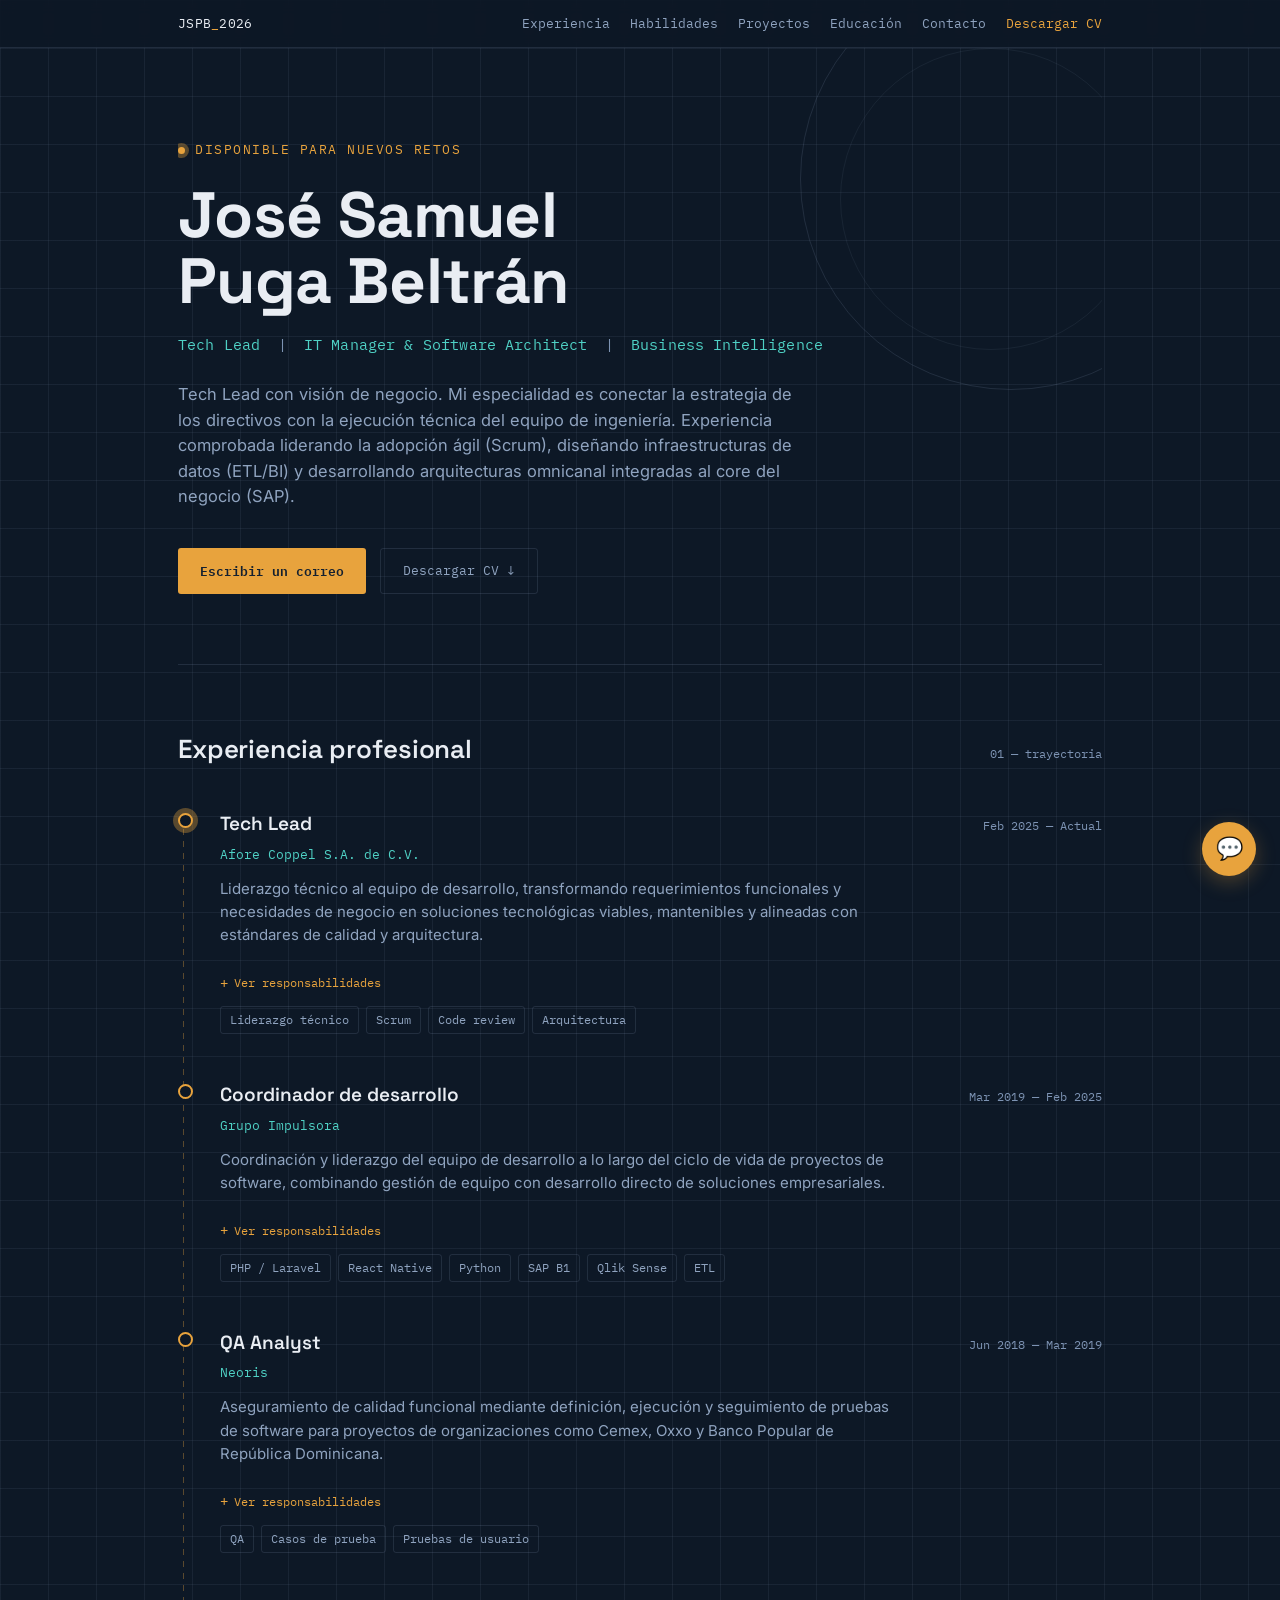
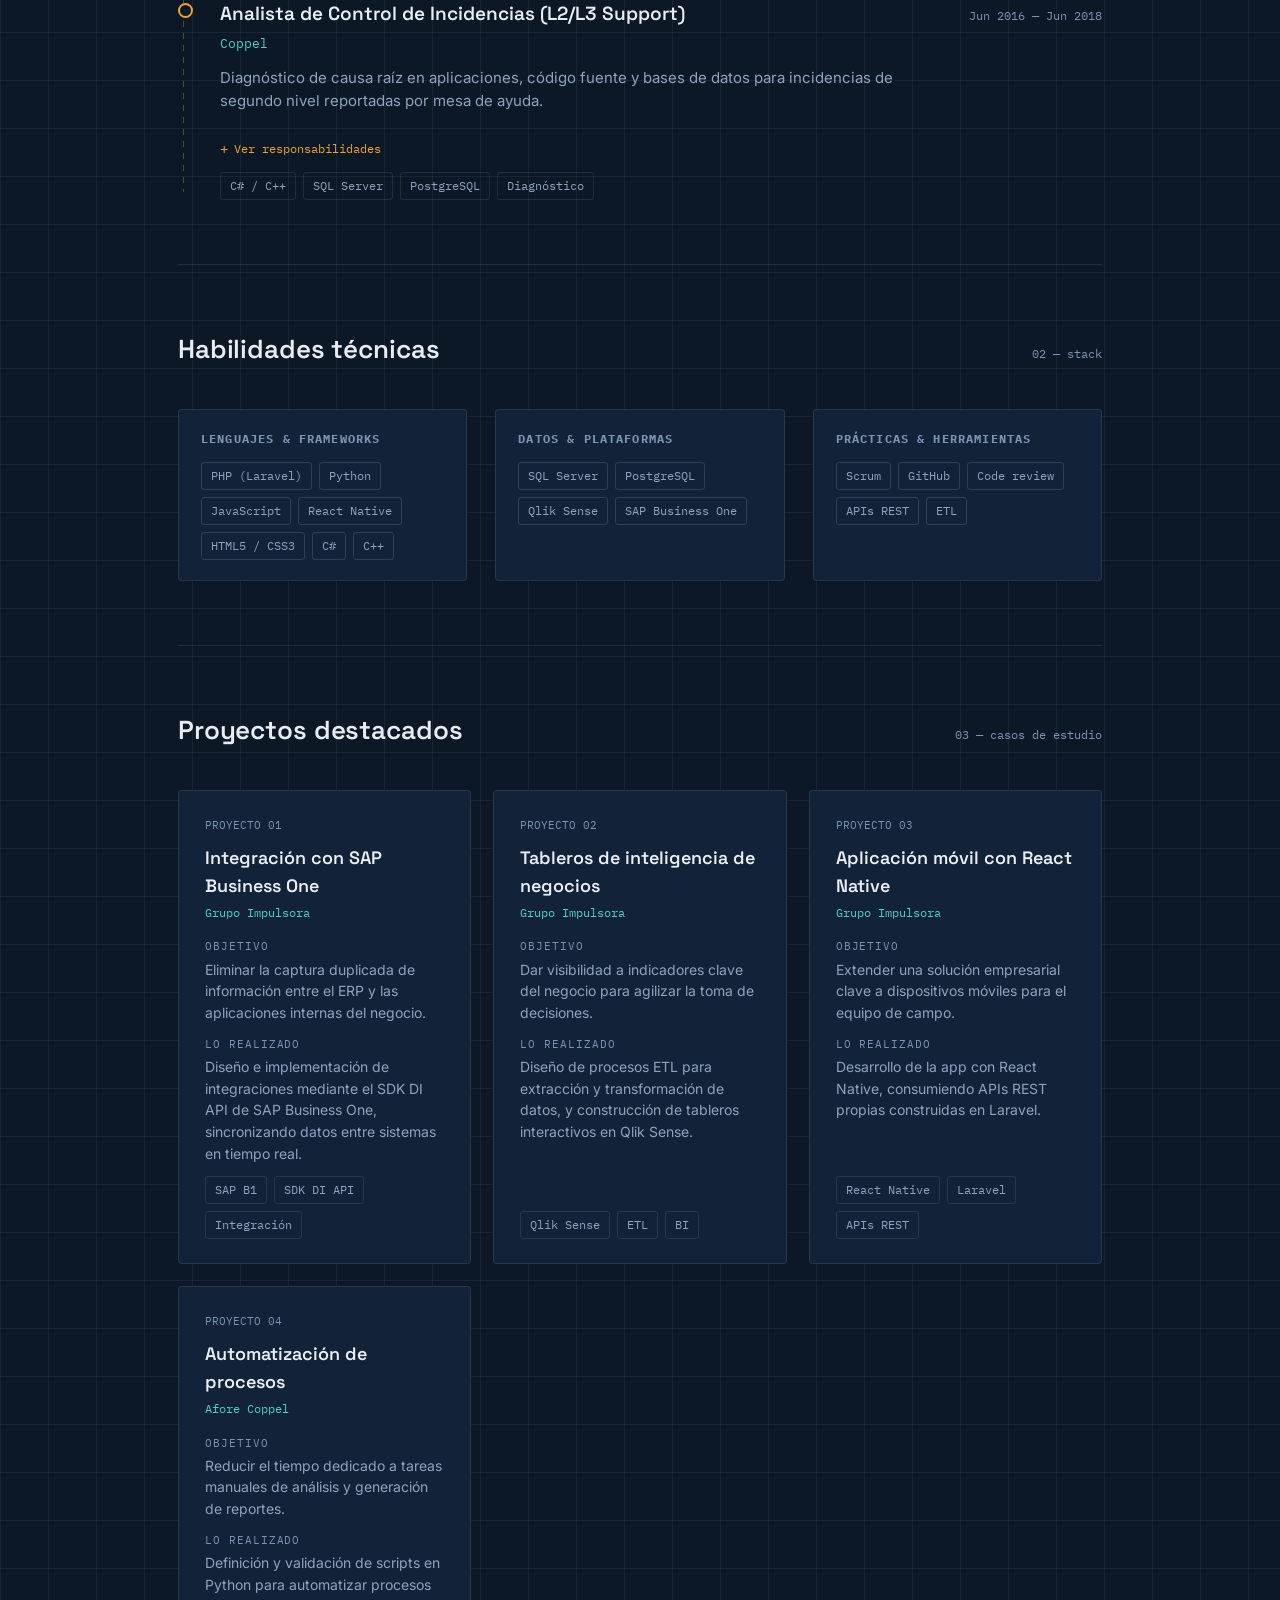
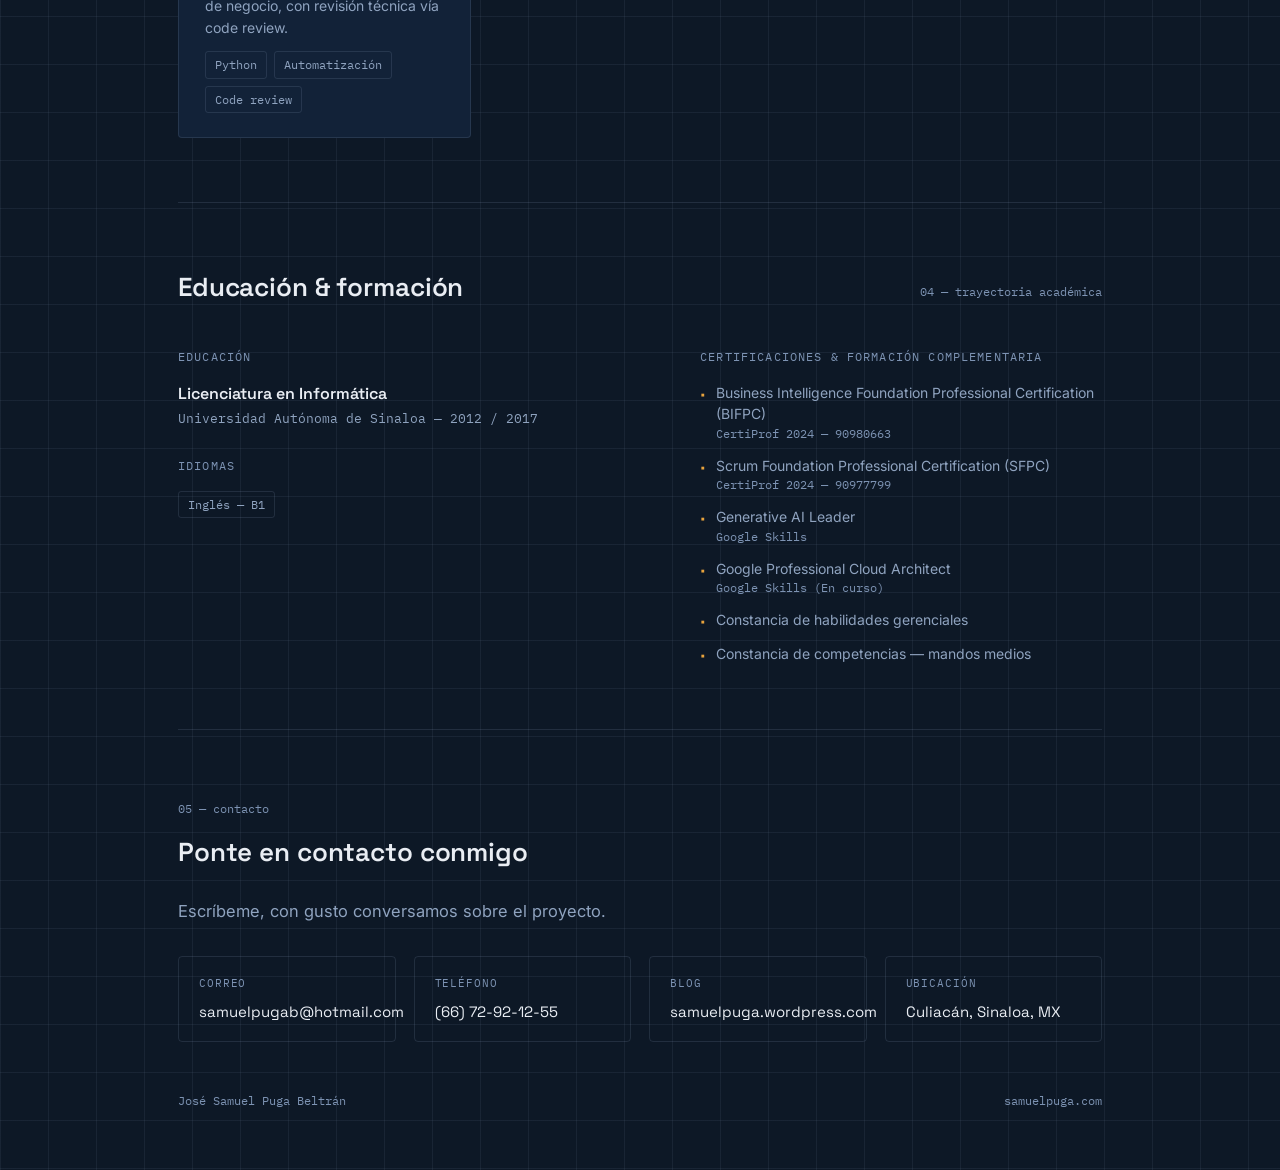
==== commit 9fdbbcf8: "Chatbot Se agrega el diseño del chatbot" ====
--- a/index.html
+++ b/index.html
@@ -366,6 +366,141 @@
   @media (prefers-reduced-motion: reduce){
     html{ scroll-behavior: auto; }
   }
+  
+  /* ---------- Chat widget (integrado al tema) ---------- */
+  #chat-button {
+    position: fixed;
+    bottom: 24px; right: 24px;
+    width: 54px; height: 54px;
+    background: var(--accent);
+    color: #14202f;
+    border-radius: 50%;
+    display: flex; align-items: center; justify-content: center;
+    font-size: 22px;
+    cursor: pointer;
+    box-shadow: 0 6px 20px rgba(232,163,61,0.28);
+    transition: transform .15s ease, box-shadow .15s ease;
+    z-index: 1000;
+    border: none;
+  }
+  #chat-button:hover{ transform: scale(1.06); box-shadow: 0 8px 24px rgba(232,163,61,0.38); }
+  #chat-button:focus-visible{ outline: 2px solid var(--accent); outline-offset: 3px; }
+
+  #chat-container {
+    position: fixed;
+    bottom: 90px; right: 24px;
+    width: 360px; max-width: calc(100vw - 32px);
+    height: 480px; max-height: calc(100vh - 140px);
+    background: var(--bg-panel);
+    border: 1px solid var(--border);
+    border-radius: 6px;
+    box-shadow: 0 16px 40px rgba(0,0,0,0.45);
+    display: none;
+    flex-direction: column;
+    overflow: hidden;
+    z-index: 1000;
+    background-image:
+      linear-gradient(var(--grid-line) 1px, transparent 1px),
+      linear-gradient(90deg, var(--grid-line) 1px, transparent 1px);
+    background-size: 24px 24px;
+  }
+
+  #chat-header {
+    background: var(--bg-panel-2);
+    color: var(--text);
+    padding: 14px 18px;
+    display: flex; justify-content: space-between; align-items: center;
+    border-bottom: 1px solid var(--border);
+  }
+  #chat-header h3 {
+    margin: 0; font-family: var(--font-mono); font-size: 12px;
+    letter-spacing: 0.08em; text-transform: uppercase; color: var(--text-muted);
+    font-weight: 500; display:flex; align-items:center; gap:8px;
+  }
+  #chat-header h3::before{
+    content:""; width:7px; height:7px; border-radius:50%;
+    background: var(--accent); box-shadow: 0 0 0 3px var(--accent-dim);
+  }
+  #close-btn {
+    cursor: pointer; font-size: 18px; color: var(--text-dim); line-height: 1;
+    width: 26px; height: 26px; display:flex; align-items:center; justify-content:center;
+    border-radius: 4px; transition: color .15s, background .15s;
+  }
+  #close-btn:hover { color: var(--accent); background: rgba(232,163,61,0.08); }
+
+  #chat-box {
+    flex: 1;
+    padding: 18px;
+    overflow-y: auto;
+    display: flex;
+    flex-direction: column;
+    gap: 10px;
+  }
+
+  .message {
+    max-width: 78%;
+    padding: 10px 13px;
+    border-radius: 4px;
+    font-family: var(--font-body);
+    font-size: 13.5px;
+    line-height: 1.45;
+    word-wrap: break-word;
+  }
+  .message.user {
+    background: var(--accent);
+    color: #14202f;
+    align-self: flex-end;
+    border-bottom-right-radius: 2px;
+    font-weight: 500;
+  }
+  .message.bot {
+    background: var(--bg-panel-2);
+    border: 1px solid var(--border);
+    color: var(--text);
+    align-self: flex-start;
+    border-bottom-left-radius: 2px;
+  }
+
+  #input-container {
+    display: flex;
+    padding: 14px;
+    background: var(--bg-panel-2);
+    border-top: 1px solid var(--border);
+    gap: 8px;
+  }
+  #user-input {
+    flex: 1;
+    padding: 10px 13px;
+    background: var(--bg);
+    border: 1px solid var(--border);
+    border-radius: 4px;
+    outline: none;
+    color: var(--text);
+    font-family: var(--font-body);
+    font-size: 13.5px;
+  }
+  #user-input::placeholder{ color: var(--text-dim); }
+  #user-input:focus { border-color: var(--accent-dim); }
+
+  #input-container button {
+    padding: 10px 16px;
+    background: var(--accent);
+    color: #14202f;
+    border: none;
+    border-radius: 4px;
+    cursor: pointer;
+    font-family: var(--font-mono);
+    font-weight: 600;
+    font-size: 12.5px;
+    transition: background .15s;
+  }
+  #input-container button:hover { background: #f3b458; }
+  #input-container button:focus-visible{ outline: 2px solid var(--text); outline-offset: 2px; }
+
+  @media (max-width: 480px){
+    #chat-container{ right: 16px; bottom: 82px; }
+    #chat-button{ right: 16px; bottom: 16px; }
+  }
 </style>
 </head>
 <body>
@@ -714,8 +849,82 @@
     </div>
   </footer>
 
+<button id="chat-button" onclick="toggleChat()" aria-label="Abrir chat">💬</button>
+
+<!-- Ventana del chat -->
+<div id="chat-container">
+    <div id="chat-header">
+        <h3>Asistente virtual</h3>
+        <span id="close-btn" onclick="toggleChat()">×</span>
+    </div>
+    <div id="chat-box">
+        <div class="message bot">¡Hola! ¿En qué puedo ayudarte hoy?</div>
+    </div>
+    <div id="input-container">
+        <input type="text" id="user-input" placeholder="Escribe tu mensaje..." onkeypress="handleKeyPress(event)">
+        <button onclick="sendMessage()">Enviar</button>
+    </div>
 </div>
 
+
+</div>
+<script>
+    // Abre y cierra la ventana del chat
+    function toggleChat() {
+        const container = document.getElementById('chat-container');
+        if (container.style.display === 'none' || container.style.display === '') {
+            container.style.display = 'flex';
+        } else {
+            container.style.display = 'none';
+        }
+    }
+
+    // Permite enviar el mensaje al presionar 'Enter'
+    function handleKeyPress(event) {
+        if (event.key === 'Enter') {
+            sendMessage();
+        }
+    }
+
+    // Envía el mensaje al backend de Python
+    async function sendMessage() {
+        const inputField = document.getElementById('user-input');
+        const message = inputField.value.trim();
+        if (!message) return;
+
+        appendMessage(message, 'user');
+        inputField.value = '';
+
+        try {
+            // Llama a tu servidor Flask local
+            const response = await fetch('http://127.0.0', {
+                method: 'POST',
+                headers: { 'Content-Type': 'application/json' },
+                body: JSON.stringify({ message: message })
+            });
+            
+            const data = await response.json();
+            if (data.reply) {
+                appendMessage(data.reply, 'bot');
+            } else {
+                appendMessage('Error: No se pudo obtener respuesta del asistente.', 'bot');
+            }
+        } catch (error) {
+            console.error(error);
+            appendMessage('Error de conexión con el servidor.', 'bot');
+        }
+    }
+
+    // Agrega las burbujas de texto al contenedor
+    function appendMessage(text, sender) {
+        const chatBox = document.getElementById('chat-box');
+        const msgDiv = document.createElement('div');
+        msgDiv.className = `message ${sender}`;
+        msgDiv.innerText = text;
+        chatBox.appendChild(msgDiv);
+        chatBox.scrollTop = chatBox.scrollHeight; // Mantiene el scroll abajo
+    }
+</script>
 <!-- MEJORA 6: Script para resaltar el enlace del menú según la sección visible (ScrollSpy) -->
 <script>
   document.addEventListener("DOMContentLoaded", () => {
@@ -744,4 +953,4 @@
 </script>
 
 </body>
-</html>+</html>
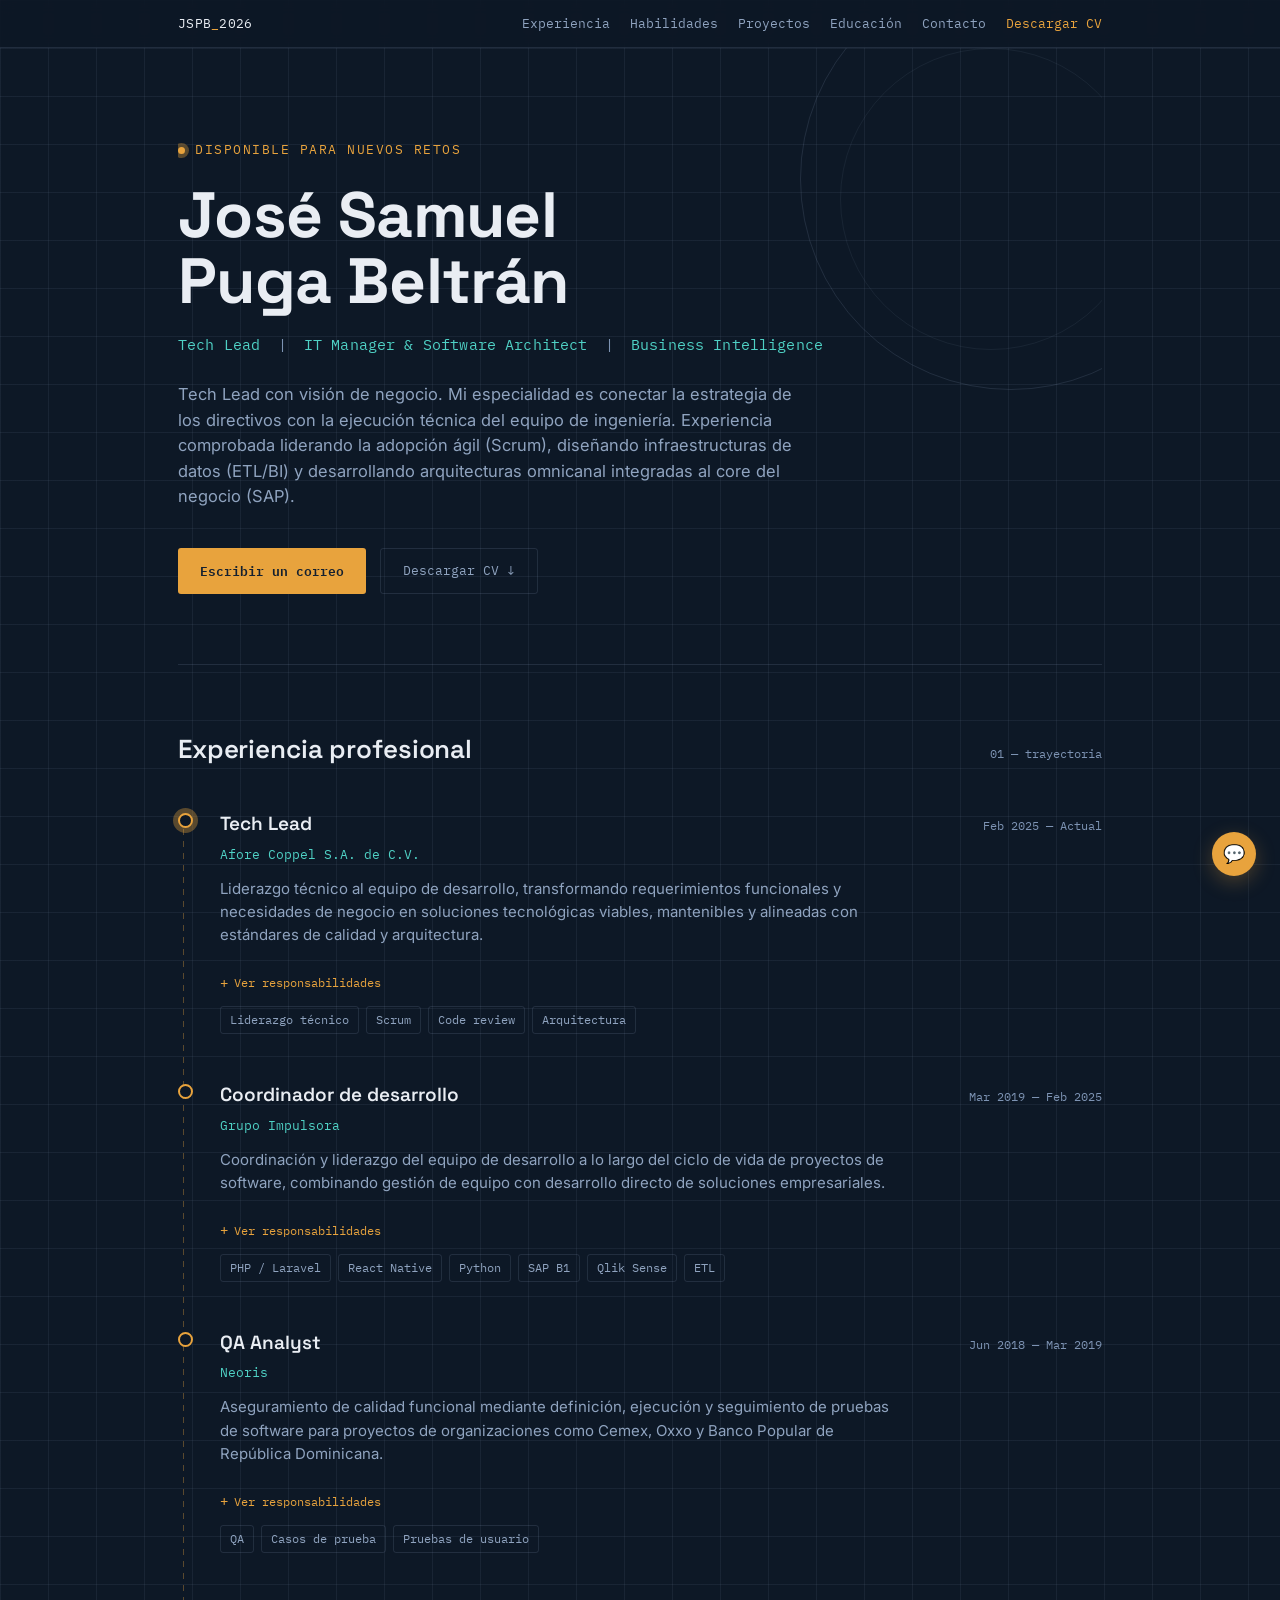
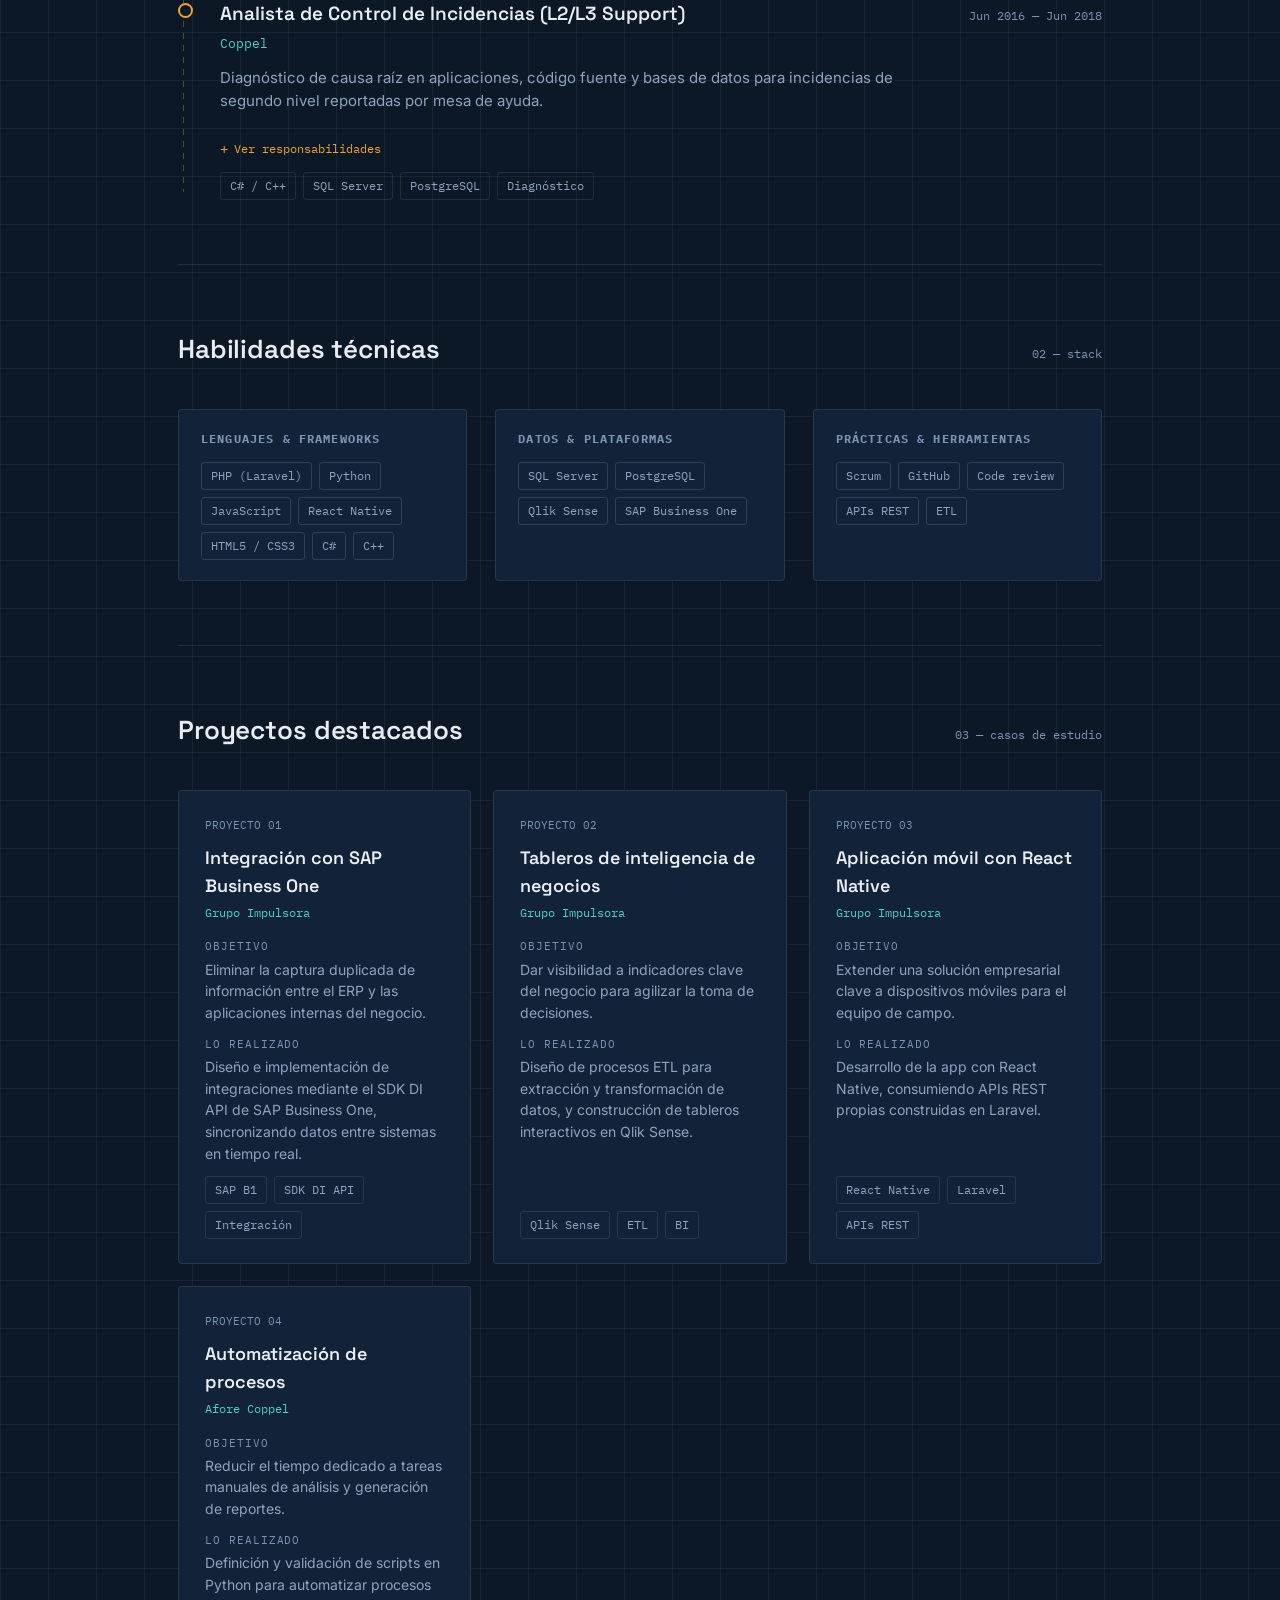
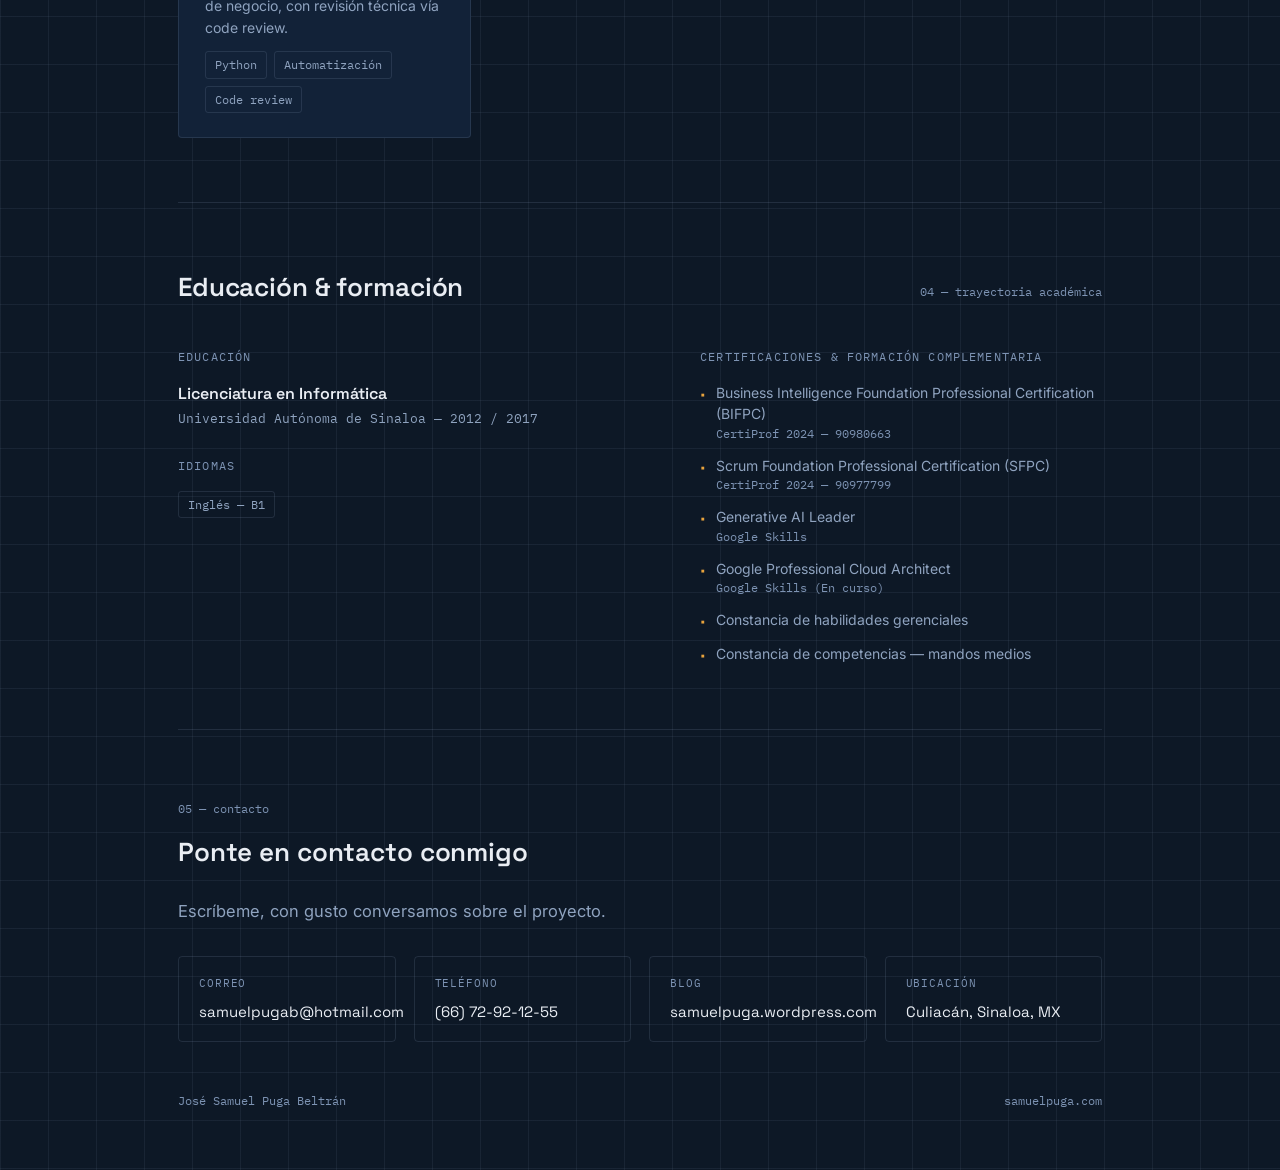
==== commit cee39616: "Botton top Se agrega boton scrolltop" ====
--- a/index.html
+++ b/index.html
@@ -371,12 +371,12 @@
   #chat-button {
     position: fixed;
     bottom: 24px; right: 24px;
-    width: 54px; height: 54px;
+    width: 44px; height: 44px;
     background: var(--accent);
     color: #14202f;
     border-radius: 50%;
     display: flex; align-items: center; justify-content: center;
-    font-size: 22px;
+    font-size: 18px;
     cursor: pointer;
     box-shadow: 0 6px 20px rgba(232,163,61,0.28);
     transition: transform .15s ease, box-shadow .15s ease;
@@ -388,7 +388,7 @@
 
   #chat-container {
     position: fixed;
-    bottom: 90px; right: 24px;
+    bottom: 80px; right: 24px;
     width: 360px; max-width: calc(100vw - 32px);
     height: 480px; max-height: calc(100vh - 140px);
     background: var(--bg-panel);
@@ -498,8 +498,45 @@
   #input-container button:focus-visible{ outline: 2px solid var(--text); outline-offset: 2px; }
 
   @media (max-width: 480px){
-    #chat-container{ right: 16px; bottom: 82px; }
+    #chat-container{ right: 16px; bottom: 72px; }
     #chat-button{ right: 16px; bottom: 16px; }
+  }
+
+  /* ---------- Botón "volver arriba" ---------- */
+  #to-top-button{
+    position: fixed;
+    bottom: 82px; right: 24px;
+    width: 44px; height: 44px;
+    background: var(--bg-panel);
+    color: var(--text-muted);
+    border: 1px solid var(--border);
+    border-radius: 50%;
+    display: flex; align-items: center; justify-content: center;
+    cursor: pointer;
+    z-index: 999;
+    opacity: 0;
+    visibility: hidden;
+    transform: translateY(10px);
+    transition: opacity .2s ease, transform .2s ease, visibility .2s, border-color .15s, color .15s;
+  }
+  #to-top-button.visible{
+    opacity: 1;
+    visibility: visible;
+    transform: translateY(0);
+  }
+  #to-top-button:hover{
+    border-color: var(--accent-dim);
+    color: var(--accent);
+  }
+  #to-top-button:focus-visible{ outline: 2px solid var(--accent); outline-offset: 3px; }
+  #to-top-button svg{ width: 17px; height: 17px; }
+
+  @media (max-width: 480px){
+    #to-top-button{ right: 16px; bottom: 68px; width: 44px; height: 44px; }
+  }
+
+  @media (prefers-reduced-motion: reduce){
+    #to-top-button{ transition: opacity .01s, visibility .01s; }
   }
 </style>
 </head>
@@ -849,6 +886,13 @@
     </div>
   </footer>
 
+<button id="to-top-button" onclick="scrollToTop()" aria-label="Volver arriba">
+  <svg viewBox="0 0 24 24" fill="none" stroke="currentColor" stroke-width="2" stroke-linecap="round" stroke-linejoin="round">
+    <line x1="12" y1="19" x2="12" y2="5"></line>
+    <polyline points="5 12 12 5 19 12"></polyline>
+  </svg>
+</button>
+
 <button id="chat-button" onclick="toggleChat()" aria-label="Abrir chat">💬</button>
 
 <!-- Ventana del chat -->
@@ -925,6 +969,26 @@
         chatBox.scrollTop = chatBox.scrollHeight; // Mantiene el scroll abajo
     }
 </script>
+
+<script>
+  // Botón "volver arriba": aparece tras hacer scroll y sube suavemente al hacer clic
+  const toTopButton = document.getElementById('to-top-button');
+
+  function handleToTopVisibility(){
+    if (window.scrollY > 400){
+      toTopButton.classList.add('visible');
+    } else {
+      toTopButton.classList.remove('visible');
+    }
+  }
+  window.addEventListener('scroll', handleToTopVisibility);
+  handleToTopVisibility();
+
+  function scrollToTop(){
+    window.scrollTo({ top: 0, behavior: 'smooth' });
+  }
+</script>
+
 <!-- MEJORA 6: Script para resaltar el enlace del menú según la sección visible (ScrollSpy) -->
 <script>
   document.addEventListener("DOMContentLoaded", () => {
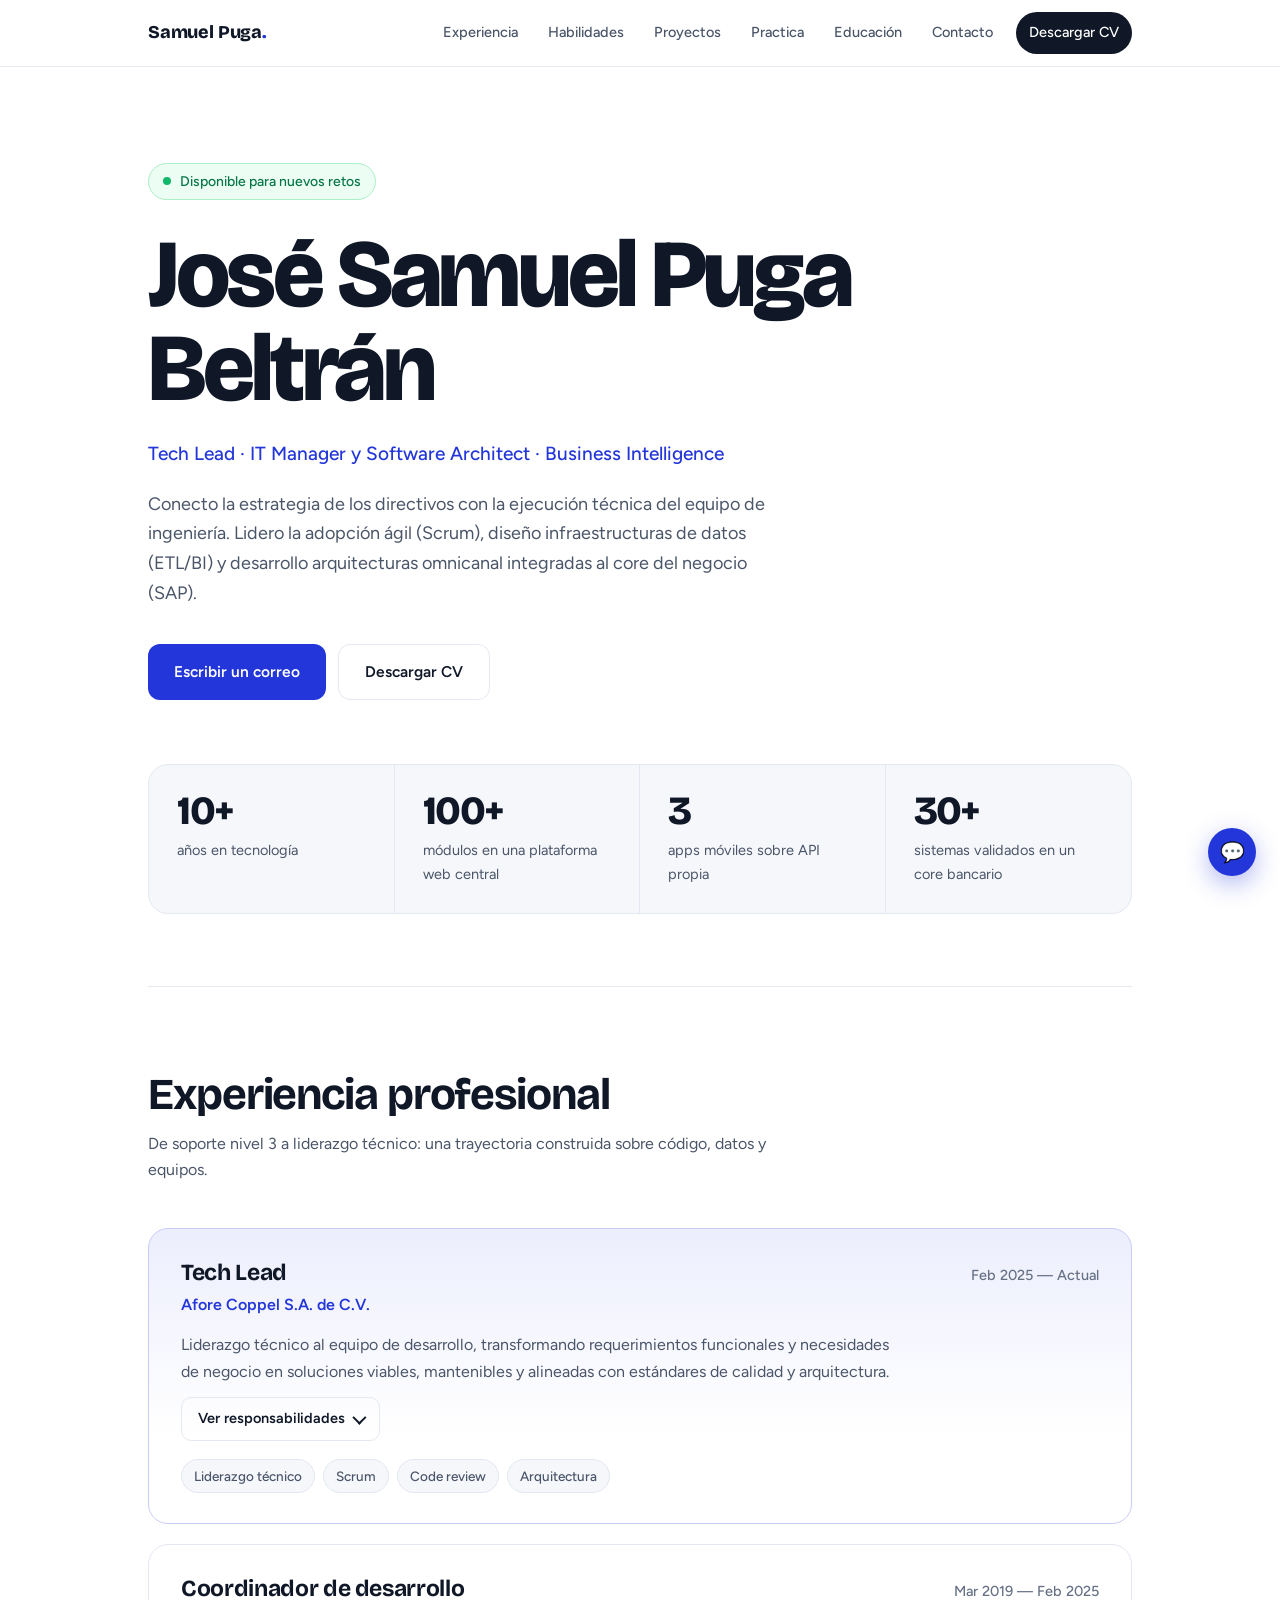
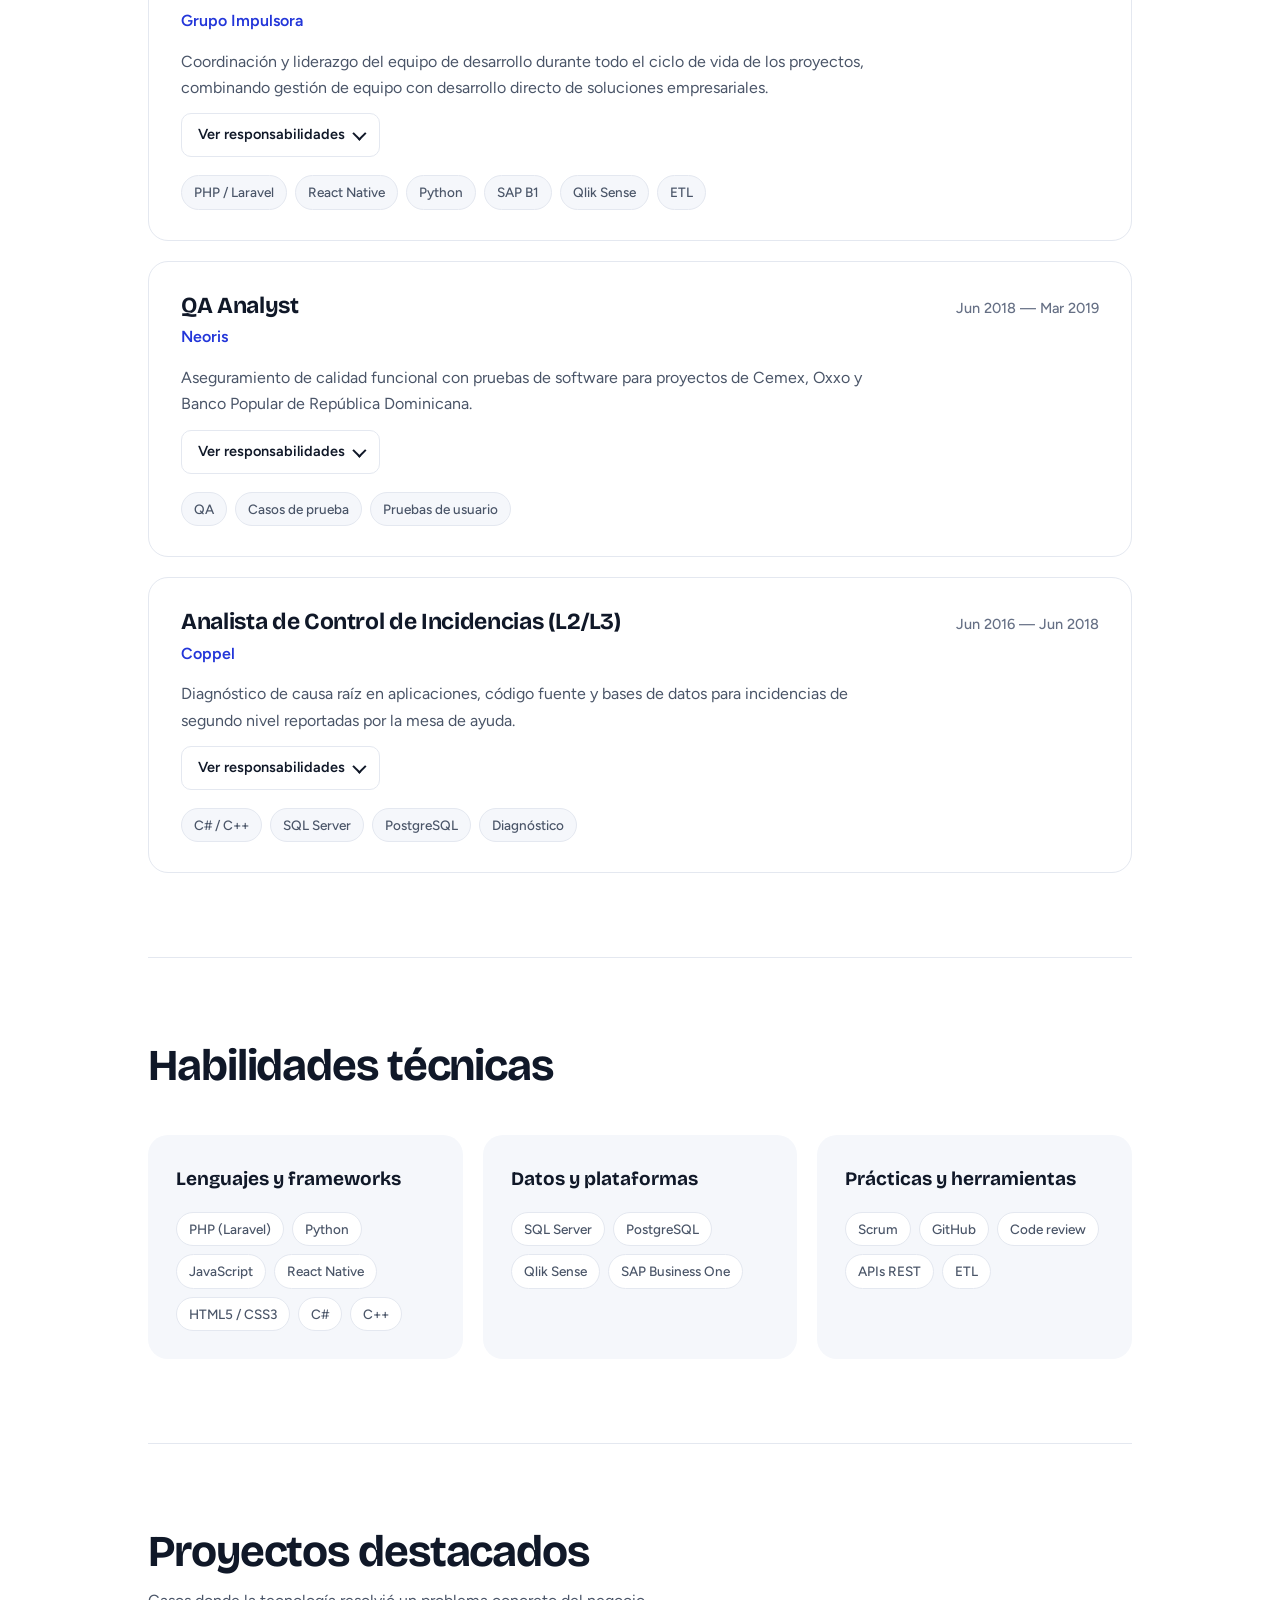
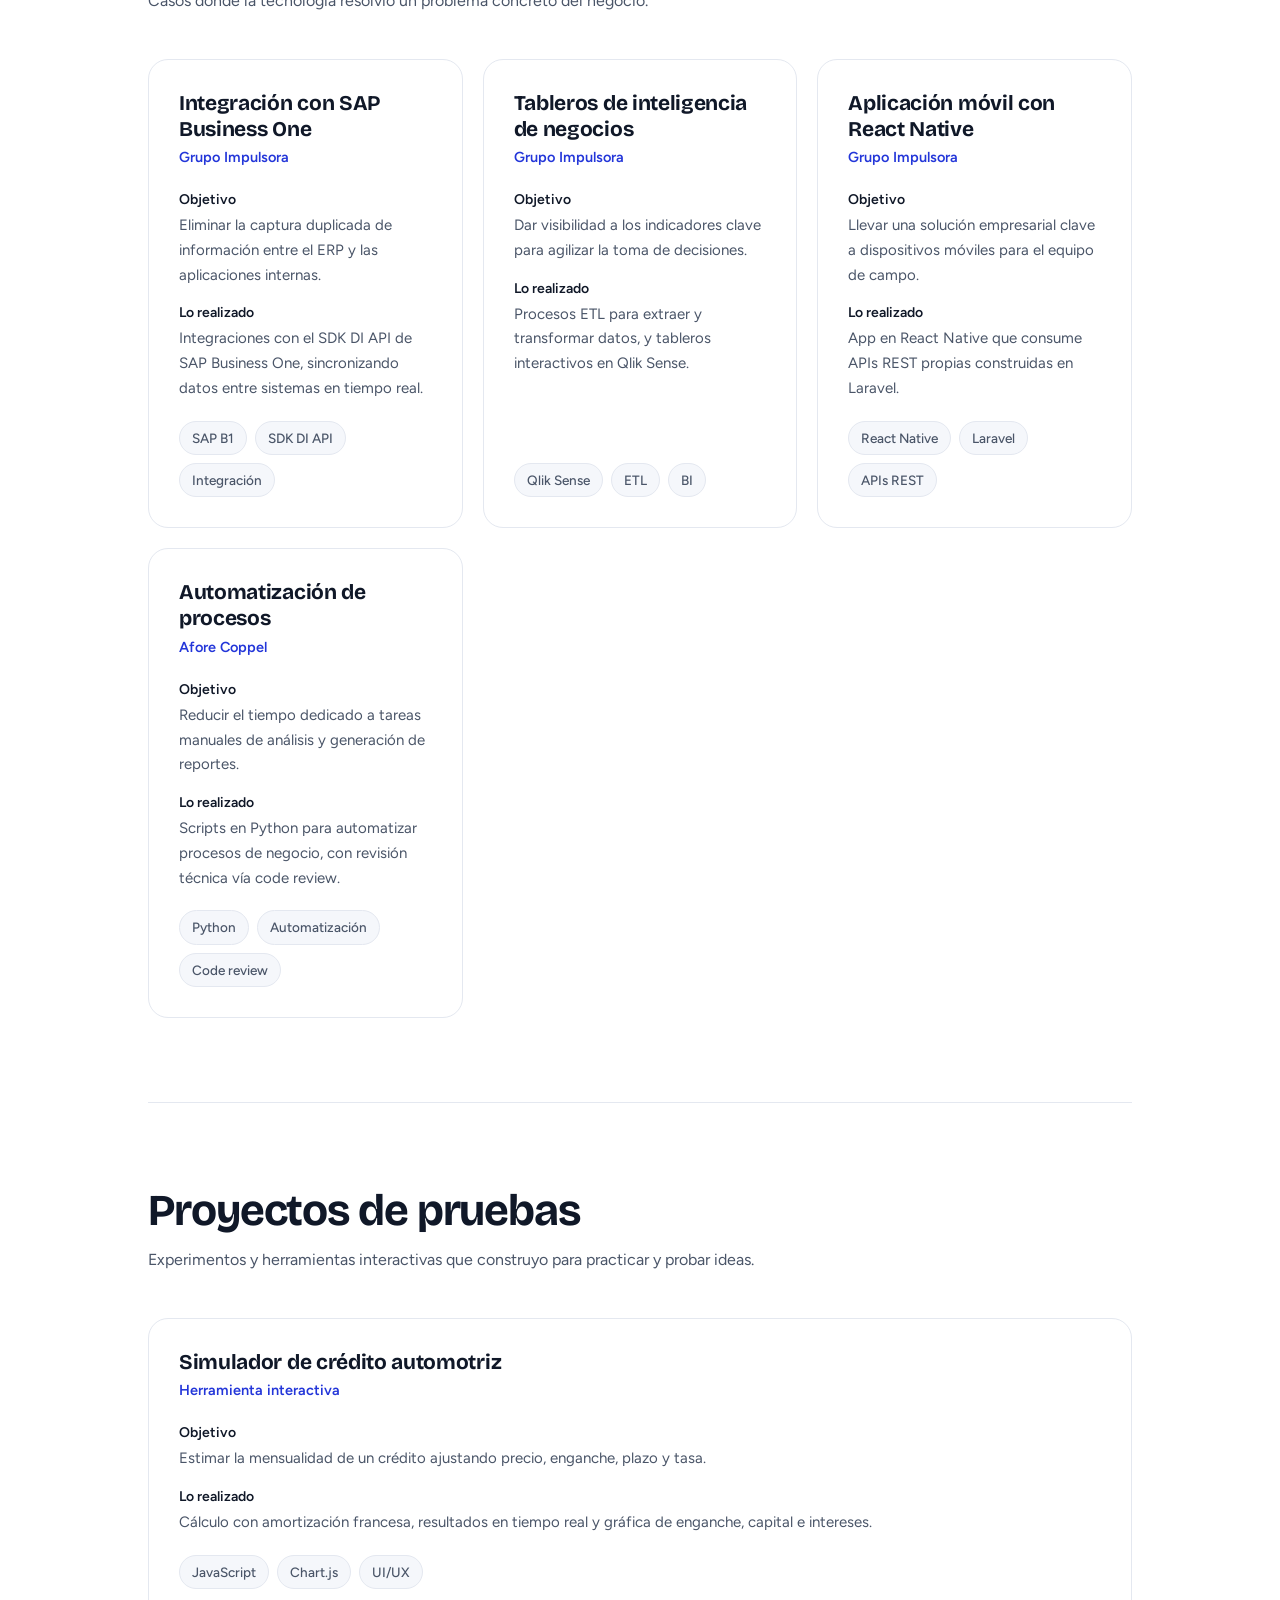
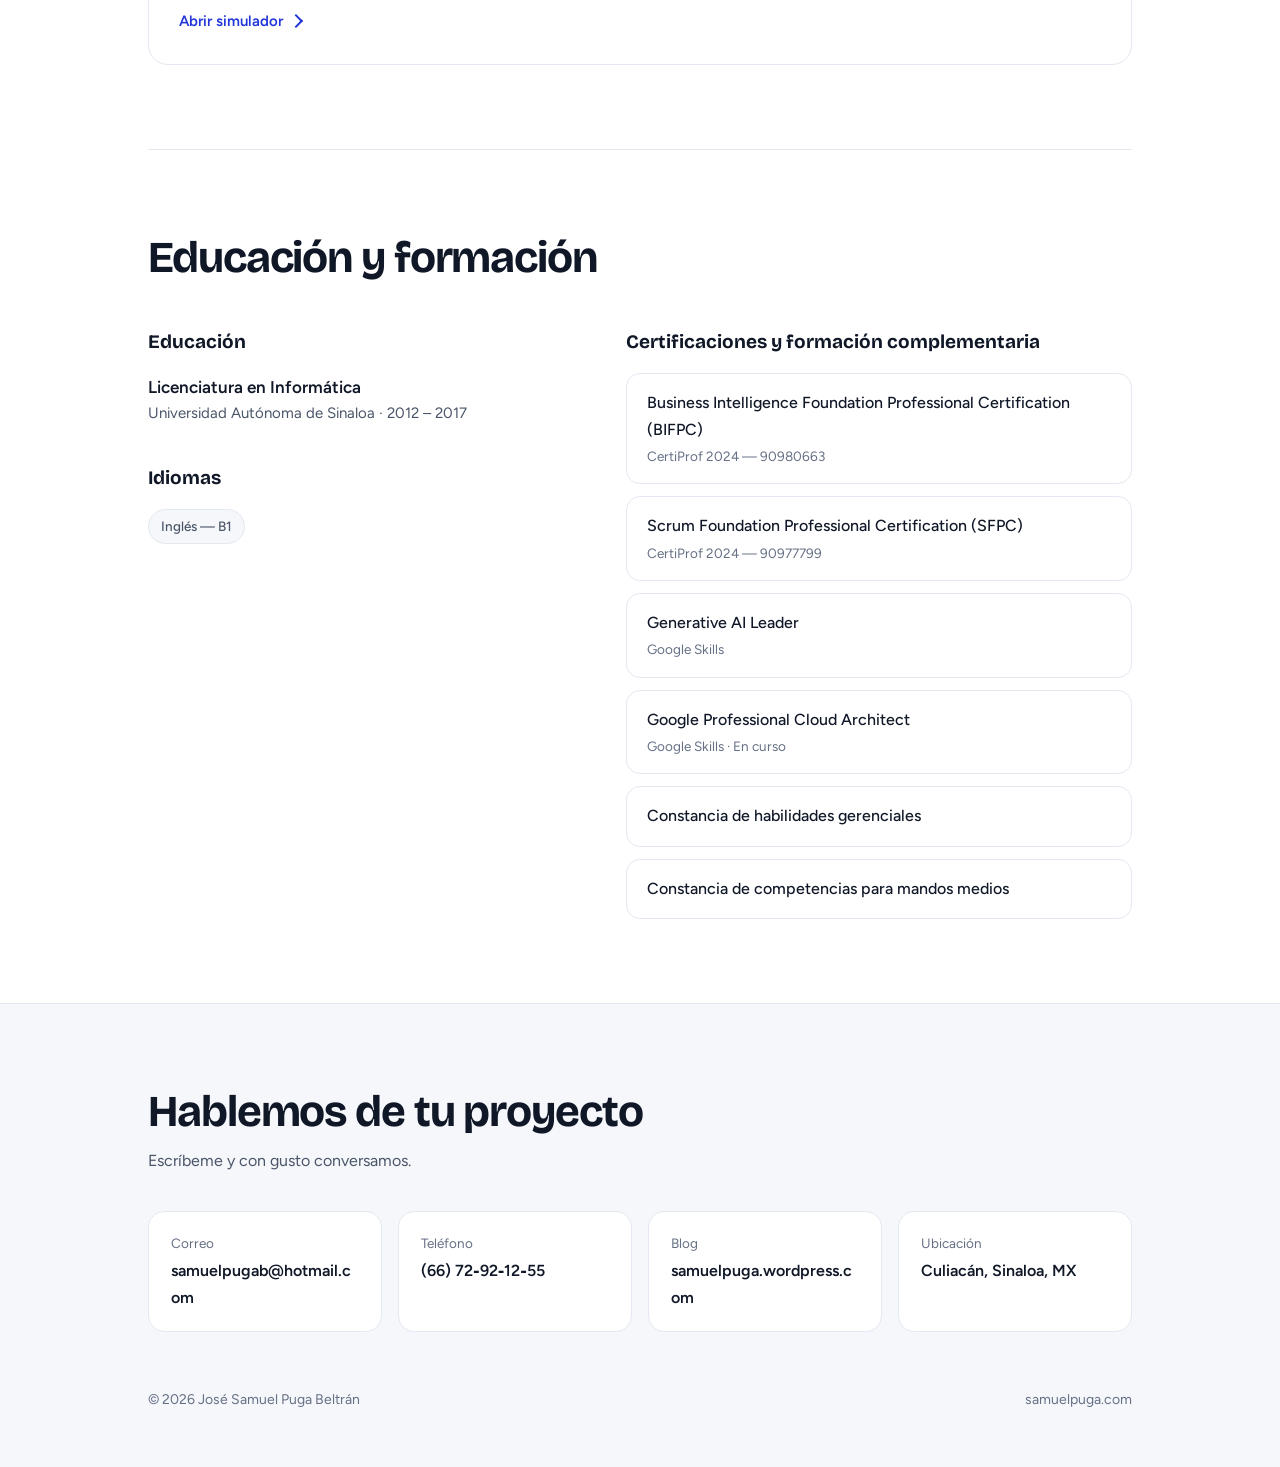
==== commit 0220de3e: "Simulador Se sube cambio de simulador" ====
--- a/index.html
+++ b/index.html
@@ -4,1017 +4,440 @@
 <meta charset="UTF-8">
 <meta name="viewport" content="width=device-width, initial-scale=1.0">
 <title>José Samuel Puga Beltrán — Tech Lead</title>
-<!-- Metadatos Open Graph para redes sociales -->
+<meta name="description" content="José Samuel Puga Beltrán — Tech Lead. Liderazgo técnico, integración de sistemas y desarrollo de software.">
 <meta property="og:title" content="José Samuel Puga Beltrán — Tech Lead">
 <meta property="og:description" content="Más de 10 años liderando equipos y proyectos de software, arquitectura de sistemas y automatización.">
 <meta property="og:type" content="website">
 <meta property="og:url" content="https://samuelpuga.com/">
-<meta name="description" content="José Samuel Puga Beltrán — Tech Lead. Liderazgo técnico, integración de sistemas y desarrollo de software.">
 <link rel="preconnect" href="https://fonts.googleapis.com">
 <link rel="preconnect" href="https://fonts.gstatic.com" crossorigin>
-<link href="https://fonts.googleapis.com/css2?family=Space+Grotesk:wght@400;500;600;700&family=Inter:wght@400;500;600&family=IBM+Plex+Mono:wght@400;500&display=swap" rel="stylesheet">
+<link href="https://fonts.googleapis.com/css2?family=Bricolage+Grotesque:opsz,wght@12..96,500;12..96,700;12..96,800&family=Figtree:wght@400;500;600&display=swap" rel="stylesheet">
 <style>
-  :root{
-    --bg: #0d1826;
-    --bg-panel: #122238;
-    --bg-panel-2: #0f1e32;
-    --grid-line: rgba(143,163,191,0.09);
-    --border: rgba(143,163,191,0.16);
-    --text: #e9edf3;
-    --text-muted: #8fa3bf;
-    /* MEJORA 1: Contraste incrementado para WCAG AA (antes #5d7290) */
-    --text-dim: #7d93b3; 
-    --accent: #e8a33d;
-    --accent-dim: rgba(232,163,61,0.35);
-    --teal: #4fd1c5;
-    --font-display: 'Space Grotesk', sans-serif;
-    --font-body: 'Inter', sans-serif;
-    --font-mono: 'IBM Plex Mono', monospace;
-  }
-
-  *{ box-sizing: border-box; margin:0; padding:0; }
-
-  html{ scroll-behavior: smooth; }
-
-  body{
-    background:
-      linear-gradient(var(--grid-line) 1px, transparent 1px) 0 0/48px 48px,
-      linear-gradient(90deg, var(--grid-line) 1px, transparent 1px) 0 0/48px 48px,
-      var(--bg);
-    color: var(--text);
-    font-family: var(--font-body);
-    line-height: 1.55;
-    -webkit-font-smoothing: antialiased;
-  }
-
-  a{ color: inherit; }
-
-  .wrap{
-    max-width: 980px;
-    margin: 0 auto;
-    padding: 0 28px;
-  }
-
-  /* ---------- Top bar ---------- */
-  .topbar{
-    position: sticky; top:0; z-index: 20;
-    background: rgba(13,24,38,0.86);
-    backdrop-filter: blur(8px);
-    border-bottom: 1px solid var(--border);
-  }
-  .topbar-inner{
-    max-width: 980px; margin:0 auto; padding: 14px 28px;
-    display:flex; align-items:center; justify-content: space-between;
-    font-family: var(--font-mono); font-size: 12.5px; color: var(--text-muted);
-  }
-  .topbar-inner .id{ color: var(--text); letter-spacing: 0.02em; flex-shrink: 0; }
-  .topbar-inner .id span{ color: var(--accent); }
-  .topbar-links{ display:flex; gap:20px; }
-  .topbar-links a{ text-decoration:none; color: var(--text-muted); transition: color .15s; }
-  .topbar-links a:hover, 
-  .topbar-links a.active { color: var(--accent); } /* Estado activo agregado */
-  
-  /* MEJORA 5: Grosor de focus a 2px para mejor accesibilidad de teclado */
-  .topbar-links a:focus-visible{ outline: 2px solid var(--accent); outline-offset: 3px; }
-
-  /* ---------- Hero ---------- */
-  .hero{
-    padding: 92px 0 70px;
-    position: relative;
-    overflow: hidden;
-  }
-  .hero::before{
-    content:"";
-    position:absolute; right: -120px; top: -80px;
-    width: 420px; height: 420px;
-    border: 1px solid var(--border);
-    border-radius: 50%;
-  }
-  .hero::after{
-    content:"";
-    position:absolute; right: -40px; top: 0;
-    width: 300px; height: 300px;
-    border: 1px solid var(--grid-line);
-    border-radius: 50%;
-  }
-  .eyebrow{
-    font-family: var(--font-mono); font-size: 12.5px; color: var(--accent);
-    letter-spacing: 0.12em; text-transform: uppercase; margin-bottom: 22px;
-    display:flex; align-items:center; gap: 10px;
-  }
-  .eyebrow::before{
-    content:""; width: 7px; height:7px; background: var(--accent); border-radius: 50%;
-    box-shadow: 0 0 0 4px var(--accent-dim);
-  }
-  h1{
-    font-family: var(--font-display); font-weight: 700;
-    font-size: clamp(38px, 6vw, 64px);
-    letter-spacing: -0.01em;
-    line-height: 1.04;
-    max-width: 780px;
-  }
-  .role-line{
-    margin-top: 18px;
-    font-family: var(--font-mono);
-    font-size: 15px;
-    color: var(--teal);
-    letter-spacing: 0.01em;
-  }
-  .role-line .sep{ color: var(--text-dim); margin: 0 8px; }
-  .pitch{
-    margin-top: 26px;
-    max-width: 620px;
-    color: var(--text-muted);
-    font-size: 16.5px;
-  }
-  .hero-cta{
-    margin-top: 38px;
-    display:flex; gap: 14px; flex-wrap: wrap;
-  }
-  .btn{
-    font-family: var(--font-mono); font-size: 13px;
-    padding: 12px 22px;
-    border-radius: 3px;
-    text-decoration: none;
-    display:inline-flex; align-items:center; gap:8px;
-    transition: all .15s ease;
-  }
-  .btn-primary{
-    background: var(--accent); color: #14202f; font-weight: 600;
-  }
-  .btn-primary:hover{ background: #f3b458; transform: translateY(-1px); }
-  .btn-ghost{
-    border: 1px solid var(--border); color: var(--text-muted);
-  }
-  .btn-ghost:hover{ border-color: var(--accent-dim); color: var(--text); }
-  
-  /* MEJORA 5: Grosor de focus a 2px */
-  .btn:focus-visible{ outline: 2px solid var(--accent); outline-offset: 3px; }
-
-  /* ---------- Section shell ---------- */
-  section{ padding: 64px 0; border-top: 1px solid var(--border); }
-  .section-head{
-    display:flex; align-items: baseline; justify-content: space-between;
-    margin-bottom: 40px; gap: 20px; flex-wrap: wrap;
-  }
-  .section-num{
-    font-family: var(--font-mono); font-size: 12px; color: var(--text-dim);
-  }
-  h2{
-    font-family: var(--font-display); font-size: 26px; font-weight: 600;
-    letter-spacing: -0.005em;
-  }
-
-  /* ---------- Timeline / pipeline ---------- */
-  .pipeline{ position: relative; }
-  .pipeline::before{
-    content:"";
-    position:absolute; left: 5px; top: 8px; bottom: 8px;
-    width: 1px;
-    background: repeating-linear-gradient(
-      to bottom, var(--accent-dim) 0 6px, transparent 6px 12px
-    );
-  }
-  .role{
-    position: relative;
-    padding: 0 0 46px 42px;
-  }
-  .role:last-child{ padding-bottom: 0; }
-  .role::before{
-    content:"";
-    position:absolute; left: 0; top: 4px;
-    width: 11px; height: 11px;
-    border-radius: 50%;
-    background: var(--bg);
-    border: 2px solid var(--accent);
-  }
-  .role.current::before{
-    box-shadow: 0 0 0 5px var(--accent-dim);
-  }
-  .role-top{
-    display:flex; align-items:baseline; justify-content: space-between;
-    flex-wrap: wrap; gap: 8px 20px;
-    margin-bottom: 6px;
-  }
-  .role-title{
-    font-family: var(--font-display); font-size: 19px; font-weight: 600;
-  }
-  .role-dates{
-    font-family: var(--font-mono); font-size: 12px; color: var(--text-dim);
-    white-space: nowrap;
-  }
-  .role-company{
-    font-family: var(--font-mono); font-size: 13px; color: var(--teal);
-    margin-bottom: 12px;
-  }
-  .role-desc{ color: var(--text-muted); font-size: 15px; margin-bottom: 14px; max-width: 680px; }
-  .role-bullets{ list-style:none; display:grid; gap:7px; margin-bottom: 16px; }
-  .role-bullets li{
-    font-size: 14px; color: var(--text); padding-left: 16px; position: relative;
-  }
-  .role-bullets li::before{
-    content:"–"; position:absolute; left:0; color: var(--text-dim);
-  }
-  .tags{ display:flex; flex-wrap: wrap; gap: 7px; }
-  .tag{
-    font-family: var(--font-mono); font-size: 11.5px;
-    padding: 4px 9px; border-radius: 3px;
-    border: 1px solid var(--border); color: var(--text-muted);
-  }
-  details{ margin-top: 4px; }
-  
-  /* MEJORA 3: Área de toque extendida a ~44px para móviles (Padding agregado) */
-  summary{
-    cursor: pointer; font-family: var(--font-mono); font-size: 12px;
-    color: var(--accent); list-style: none; user-select: none;
-    display:inline-flex; align-items:center; gap:6px;
-    padding: 12px 10px;
-    margin-left: -10px; /* Compensa visualmente el padding */
-    border-radius: 4px;
-    transition: background 0.2s;
-  }
-  summary:hover { background: rgba(232,163,61,0.05); }
-  summary:focus-visible { outline: 2px solid var(--accent); }
-  summary::-webkit-details-marker{ display:none; }
-  summary::before{ content:"+"; font-size: 14px; }
-  details[open] summary::before{ content:"–"; }
-  details .role-bullets{ margin-top: 4px; }
-
-  /* ---------- Projects ---------- */
-  .edit-note{
-    font-family: var(--font-mono); font-size: 12px; color: var(--accent);
-    background: rgba(232,163,61,0.08); border: 1px dashed var(--accent-dim);
-    border-radius: 4px; padding: 10px 14px; margin-bottom: 32px; max-width: 680px;
-  }
-  .project-grid{
-    display:grid; grid-template-columns: repeat(auto-fit, minmax(280px, 1fr));
-    gap: 22px;
-  }
-  
-  /* MEJORA 4: Se asegura que el project-card se comporte bien como etiqueta <a> */
-  .project-card{
-    background: var(--bg-panel);
-    border: 1px solid var(--border);
-    border-radius: 4px;
-    padding: 26px 26px 24px;
-    display:flex; flex-direction: column;
-    text-decoration: none; /* Previene subrayado en el enlace completo */
-    color: inherit;
-    transition: border-color .15s, transform .15s;
-  }
-  .project-card:hover{ border-color: var(--accent-dim); transform: translateY(-2px); }
-  .project-card:focus-visible{ outline: 2px solid var(--accent); outline-offset: 2px; }
-  .project-index{
-    font-family: var(--font-mono); font-size: 11px; color: var(--text-dim);
-    margin-bottom: 10px;
-  }
-  .project-title{
-    font-family: var(--font-display); font-size: 18px; font-weight: 600;
-    margin-bottom: 4px;
-  }
-  .project-context{
-    font-family: var(--font-mono); font-size: 12px; color: var(--teal);
-    margin-bottom: 16px;
-  }
-  .project-field{ margin-bottom: 12px; }
-  .project-field:last-of-type{ margin-bottom: 16px; }
-  .project-field .f-label{
-    font-family: var(--font-mono); font-size: 10.5px; color: var(--text-dim);
-    text-transform: uppercase; letter-spacing: 0.09em; margin-bottom: 4px;
-  }
-  .project-field .f-value{ font-size: 14px; color: var(--text-muted); }
-  .project-card .tags{ margin-top: auto; }
-
-  /* ---------- Skills ---------- */
-  .skill-grid{
-    display:grid;
-    grid-template-columns: repeat(auto-fit, minmax(220px, 1fr));
-    gap: 28px;
-  }
-  .skill-group{
-    background: var(--bg-panel);
-    border: 1px solid var(--border);
-    border-radius: 4px;
-    padding: 20px 22px;
-  }
-  .skill-group h3{
-    font-family: var(--font-mono); font-size: 11.5px; color: var(--text-dim);
-    text-transform: uppercase; letter-spacing: 0.1em; margin-bottom: 14px;
-  }
-  .skill-group .tags .tag{ border-color: rgba(143,163,191,0.22); }
-
-  /* ---------- Education / certs / lang ---------- */
-  .grid-2{
-    display:grid; grid-template-columns: 1.2fr 1fr; gap: 40px;
-  }
-  .block-title{
-    font-family: var(--font-mono); font-size: 11.5px; color: var(--text-dim);
-    text-transform: uppercase; letter-spacing: 0.1em; margin-bottom: 16px;
-  }
-  .edu-item{ margin-bottom: 18px; }
-  .edu-item .name{ font-family: var(--font-display); font-size: 16px; font-weight: 600; }
-  .edu-item .meta{ font-family: var(--font-mono); font-size: 12.5px; color: var(--text-muted); margin-top: 3px; }
-  .cert-list{ list-style:none; display:grid; gap: 12px; }
-  .cert-list li{ font-size: 14px; color: var(--text-muted); padding-left: 16px; position: relative; }
-  .cert-list li::before{ content:"▪"; position:absolute; left:0; color: var(--accent); font-size: 10px; top:5px; }
-  .cert-list .cert-id{ font-family: var(--font-mono); font-size: 11.5px; color: var(--text-dim); display:block; }
-
-  /* ---------- Footer / contact ---------- */
-  footer{
-    padding: 70px 0 60px;
-    border-top: 1px solid var(--border);
-  }
-  .contact-cta h2{ max-width: 520px; }
-  .contact-grid{
-    margin-top: 32px;
-    display:grid; grid-template-columns: repeat(auto-fit, minmax(200px,1fr));
-    gap: 18px;
-  }
-  .contact-card{
-    border: 1px solid var(--border); border-radius: 4px; padding: 18px 20px;
-    text-decoration: none; transition: border-color .15s, transform .15s;
-    display: block;
-  }
-  .contact-card:hover{ border-color: var(--accent-dim); transform: translateY(-2px); }
-  .contact-card:focus-visible{ outline: 2px solid var(--accent); outline-offset: 2px; }
-  .contact-card .label{
-    font-family: var(--font-mono); font-size: 11px; color: var(--text-dim);
-    text-transform: uppercase; letter-spacing: 0.08em; margin-bottom: 8px;
-  }
-  .contact-card .value{ font-family: var(--font-display); font-size: 15px; }
-  .foot-note{
-    margin-top: 50px; font-family: var(--font-mono); font-size: 11.5px; color: var(--text-dim);
-    display:flex; justify-content: space-between; flex-wrap: wrap; gap: 10px;
-  }
-
-  /* MEJORA 2: Se habilita scroll horizontal en móviles (en lugar de ocultar enlaces) */
-  @media (max-width: 720px){
-    .grid-2{ grid-template-columns: 1fr; }
-    
-    .topbar-links{
-      gap: 16px;
-      overflow-x: auto;
-      white-space: nowrap; /* Evita que los enlaces salten de línea */
-      -webkit-overflow-scrolling: touch;
-      padding-bottom: 4px;
-    }
-    /* Oculta la barra de desplazamiento estética pero mantiene la funcionalidad */
-    .topbar-links::-webkit-scrollbar { display: none; }
-    .topbar-links { -ms-overflow-style: none; scrollbar-width: none; }
-  }
-
-  @media (prefers-reduced-motion: reduce){
-    html{ scroll-behavior: auto; }
-  }
-  
-  /* ---------- Chat widget (integrado al tema) ---------- */
-  #chat-button {
-    position: fixed;
-    bottom: 24px; right: 24px;
-    width: 44px; height: 44px;
-    background: var(--accent);
-    color: #14202f;
-    border-radius: 50%;
-    display: flex; align-items: center; justify-content: center;
-    font-size: 18px;
-    cursor: pointer;
-    box-shadow: 0 6px 20px rgba(232,163,61,0.28);
-    transition: transform .15s ease, box-shadow .15s ease;
-    z-index: 1000;
-    border: none;
-  }
-  #chat-button:hover{ transform: scale(1.06); box-shadow: 0 8px 24px rgba(232,163,61,0.38); }
-  #chat-button:focus-visible{ outline: 2px solid var(--accent); outline-offset: 3px; }
-
-  #chat-container {
-    position: fixed;
-    bottom: 80px; right: 24px;
-    width: 360px; max-width: calc(100vw - 32px);
-    height: 480px; max-height: calc(100vh - 140px);
-    background: var(--bg-panel);
-    border: 1px solid var(--border);
-    border-radius: 6px;
-    box-shadow: 0 16px 40px rgba(0,0,0,0.45);
-    display: none;
-    flex-direction: column;
-    overflow: hidden;
-    z-index: 1000;
-    background-image:
-      linear-gradient(var(--grid-line) 1px, transparent 1px),
-      linear-gradient(90deg, var(--grid-line) 1px, transparent 1px);
-    background-size: 24px 24px;
-  }
-
-  #chat-header {
-    background: var(--bg-panel-2);
-    color: var(--text);
-    padding: 14px 18px;
-    display: flex; justify-content: space-between; align-items: center;
-    border-bottom: 1px solid var(--border);
-  }
-  #chat-header h3 {
-    margin: 0; font-family: var(--font-mono); font-size: 12px;
-    letter-spacing: 0.08em; text-transform: uppercase; color: var(--text-muted);
-    font-weight: 500; display:flex; align-items:center; gap:8px;
-  }
-  #chat-header h3::before{
-    content:""; width:7px; height:7px; border-radius:50%;
-    background: var(--accent); box-shadow: 0 0 0 3px var(--accent-dim);
-  }
-  #close-btn {
-    cursor: pointer; font-size: 18px; color: var(--text-dim); line-height: 1;
-    width: 26px; height: 26px; display:flex; align-items:center; justify-content:center;
-    border-radius: 4px; transition: color .15s, background .15s;
-  }
-  #close-btn:hover { color: var(--accent); background: rgba(232,163,61,0.08); }
-
-  #chat-box {
-    flex: 1;
-    padding: 18px;
-    overflow-y: auto;
-    display: flex;
-    flex-direction: column;
-    gap: 10px;
-  }
-
-  .message {
-    max-width: 78%;
-    padding: 10px 13px;
-    border-radius: 4px;
-    font-family: var(--font-body);
-    font-size: 13.5px;
-    line-height: 1.45;
-    word-wrap: break-word;
-  }
-  .message.user {
-    background: var(--accent);
-    color: #14202f;
-    align-self: flex-end;
-    border-bottom-right-radius: 2px;
-    font-weight: 500;
-  }
-  .message.bot {
-    background: var(--bg-panel-2);
-    border: 1px solid var(--border);
-    color: var(--text);
-    align-self: flex-start;
-    border-bottom-left-radius: 2px;
-  }
-
-  #input-container {
-    display: flex;
-    padding: 14px;
-    background: var(--bg-panel-2);
-    border-top: 1px solid var(--border);
-    gap: 8px;
-  }
-  #user-input {
-    flex: 1;
-    padding: 10px 13px;
-    background: var(--bg);
-    border: 1px solid var(--border);
-    border-radius: 4px;
-    outline: none;
-    color: var(--text);
-    font-family: var(--font-body);
-    font-size: 13.5px;
-  }
-  #user-input::placeholder{ color: var(--text-dim); }
-  #user-input:focus { border-color: var(--accent-dim); }
-
-  #input-container button {
-    padding: 10px 16px;
-    background: var(--accent);
-    color: #14202f;
-    border: none;
-    border-radius: 4px;
-    cursor: pointer;
-    font-family: var(--font-mono);
-    font-weight: 600;
-    font-size: 12.5px;
-    transition: background .15s;
-  }
-  #input-container button:hover { background: #f3b458; }
-  #input-container button:focus-visible{ outline: 2px solid var(--text); outline-offset: 2px; }
-
-  @media (max-width: 480px){
-    #chat-container{ right: 16px; bottom: 72px; }
-    #chat-button{ right: 16px; bottom: 16px; }
-  }
-
-  /* ---------- Botón "volver arriba" ---------- */
-  #to-top-button{
-    position: fixed;
-    bottom: 82px; right: 24px;
-    width: 44px; height: 44px;
-    background: var(--bg-panel);
-    color: var(--text-muted);
-    border: 1px solid var(--border);
-    border-radius: 50%;
-    display: flex; align-items: center; justify-content: center;
-    cursor: pointer;
-    z-index: 999;
-    opacity: 0;
-    visibility: hidden;
-    transform: translateY(10px);
-    transition: opacity .2s ease, transform .2s ease, visibility .2s, border-color .15s, color .15s;
-  }
-  #to-top-button.visible{
-    opacity: 1;
-    visibility: visible;
-    transform: translateY(0);
-  }
-  #to-top-button:hover{
-    border-color: var(--accent-dim);
-    color: var(--accent);
-  }
-  #to-top-button:focus-visible{ outline: 2px solid var(--accent); outline-offset: 3px; }
-  #to-top-button svg{ width: 17px; height: 17px; }
-
-  @media (max-width: 480px){
-    #to-top-button{ right: 16px; bottom: 68px; width: 44px; height: 44px; }
-  }
-
-  @media (prefers-reduced-motion: reduce){
-    #to-top-button{ transition: opacity .01s, visibility .01s; }
-  }
+:root{
+  --bg:#ffffff; --soft:#f5f7fb; --ink:#101828; --muted:#4a5568; --dim:#667085;
+  --line:#e4e8f0; --accent:#2336d9; --accent-ink:#ffffff; --accent-soft:#eceefd;
+  --display:'Bricolage Grotesque',system-ui,sans-serif;
+  --body:'Figtree',system-ui,sans-serif;
+}
+*{box-sizing:border-box;margin:0;padding:0}
+html{scroll-behavior:smooth;scroll-padding-top:84px}
+body{background:var(--bg);color:var(--ink);font-family:var(--body);font-size:16px;line-height:1.65;-webkit-font-smoothing:antialiased}
+a{color:inherit}
+.wrap{max-width:1040px;margin:0 auto;padding:0 28px}
+:focus-visible{outline:3px solid var(--accent);outline-offset:3px;border-radius:4px}
+
+/* Nav */
+.topbar{position:sticky;top:0;z-index:20;background:rgba(255,255,255,.88);backdrop-filter:blur(12px);border-bottom:1px solid var(--line)}
+.topbar-inner{max-width:1040px;margin:0 auto;padding:12px 28px;display:flex;align-items:center;justify-content:space-between;gap:20px}
+.brand{font-family:var(--display);font-weight:800;font-size:18px;text-decoration:none;letter-spacing:-.01em;white-space:nowrap}
+.brand span{color:var(--accent)}
+.nav{display:flex;align-items:center;gap:4px;overflow-x:auto;scrollbar-width:none}
+.nav::-webkit-scrollbar{display:none}
+.nav a{text-decoration:none;font-size:14.5px;font-weight:500;color:var(--muted);padding:9px 13px;border-radius:999px;white-space:nowrap;transition:background .15s,color .15s}
+.nav a:hover{background:var(--soft);color:var(--ink)}
+.nav a.active{background:var(--accent-soft);color:var(--accent)}
+.nav a.cv{background:var(--ink);color:#fff;margin-left:6px}
+.nav a.cv:hover{background:var(--accent)}
+
+/* Hero */
+.hero{padding:96px 0 72px}
+.status{display:inline-flex;align-items:center;gap:9px;font-size:14px;font-weight:500;color:#067647;background:#ecfdf3;border:1px solid #abefc6;padding:6px 14px;border-radius:999px;margin-bottom:28px}
+.status::before{content:"";width:8px;height:8px;border-radius:50%;background:#12b76a;animation:pulse 2.4s ease-out infinite}
+@keyframes pulse{0%{box-shadow:0 0 0 0 rgba(18,183,106,.5)}100%{box-shadow:0 0 0 10px rgba(18,183,106,0)}}
+h1{font-family:var(--display);font-weight:800;font-size:clamp(46px,8.4vw,96px);line-height:.98;letter-spacing:-.035em;max-width:900px}
+.role-line{margin-top:22px;font-size:19px;font-weight:500;color:var(--accent)}
+.pitch{margin-top:20px;max-width:640px;color:var(--muted);font-size:18px}
+.cta{margin-top:36px;display:flex;gap:12px;flex-wrap:wrap}
+.btn{display:inline-flex;align-items:center;gap:8px;font-weight:600;font-size:15.5px;padding:14px 26px;border-radius:12px;text-decoration:none;transition:transform .15s,background .15s,border-color .15s}
+.btn-primary{background:var(--accent);color:var(--accent-ink)}
+.btn-primary:hover{background:#1a29b3;transform:translateY(-1px)}
+.btn-ghost{border:1.5px solid var(--line);color:var(--ink);background:#fff}
+.btn-ghost:hover{border-color:var(--ink)}
+.stats{margin-top:64px;display:grid;grid-template-columns:repeat(auto-fit,minmax(180px,1fr));border:1px solid var(--line);border-radius:20px;background:var(--soft);overflow:hidden}
+.stat{padding:26px 28px;border-right:1px solid var(--line)}
+.stat:last-child{border-right:none}
+.stat b{display:block;font-family:var(--display);font-weight:800;font-size:40px;line-height:1;letter-spacing:-.03em}
+.stat span{display:block;margin-top:8px;font-size:14.5px;color:var(--muted)}
+
+/* Sections */
+section{padding:84px 0;border-top:1px solid var(--line)}
+.sec-head{margin-bottom:44px;max-width:620px}
+h2{font-family:var(--display);font-weight:700;font-size:clamp(30px,4.4vw,44px);letter-spacing:-.025em;line-height:1.1}
+.sec-head p{margin-top:12px;color:var(--muted)}
+
+/* Timeline */
+.timeline{display:grid;gap:20px}
+.role{border:1px solid var(--line);border-radius:20px;padding:30px 32px;background:#fff;transition:border-color .2s,box-shadow .2s}
+.role:hover{border-color:#c7cdf5;box-shadow:0 10px 30px rgba(35,54,217,.07)}
+.role.current{border-color:#c7cdf5;background:linear-gradient(180deg,var(--accent-soft),#fff 70%)}
+.role-top{display:flex;justify-content:space-between;align-items:baseline;flex-wrap:wrap;gap:6px 20px}
+.role-title{font-family:var(--display);font-weight:700;font-size:23px;letter-spacing:-.015em;line-height:1.25}
+.role-dates{font-size:14.5px;font-weight:500;color:var(--dim);white-space:nowrap}
+.role-company{margin:4px 0 14px;font-weight:600;color:var(--accent)}
+.role-desc{color:var(--muted);max-width:720px}
+.bullets{list-style:none;display:grid;gap:14px;margin:6px 0 4px}
+.bullets li{padding-left:22px;position:relative;font-size:15.5px;color:var(--muted)}
+.bullets li::before{content:"";position:absolute;left:0;top:.7em;width:8px;height:2px;background:var(--accent)}
+.bullets li strong{color:var(--ink);font-weight:600}
+details{margin-top:12px}
+summary{cursor:pointer;list-style:none;display:inline-flex;align-items:center;gap:8px;min-height:44px;padding:0 16px;border-radius:10px;border:1px solid var(--line);font-weight:600;font-size:14.5px;color:var(--ink);user-select:none;transition:background .15s}
+summary:hover{background:var(--soft)}
+summary::-webkit-details-marker{display:none}
+summary::after{content:"";width:8px;height:8px;border-right:2px solid currentColor;border-bottom:2px solid currentColor;transform:rotate(45deg) translateY(-2px);transition:transform .2s}
+details[open] summary::after{transform:rotate(225deg) translateY(-2px)}
+details[open] summary{margin-bottom:16px}
+.tags{display:flex;flex-wrap:wrap;gap:8px;margin-top:18px}
+.tag{font-size:13.5px;font-weight:500;padding:5px 12px;border-radius:999px;background:var(--soft);color:var(--muted);border:1px solid var(--line)}
+
+/* Skills */
+.skill-grid{display:grid;grid-template-columns:repeat(auto-fit,minmax(260px,1fr));gap:20px}
+.skill-group{background:var(--soft);border-radius:20px;padding:28px}
+.skill-group h3{font-family:var(--display);font-size:19px;font-weight:700}
+.skill-group .tags .tag{background:#fff}
+
+/* Projects */
+.project-grid{display:grid;grid-template-columns:repeat(auto-fit,minmax(300px,1fr));gap:20px}
+.project{border:1px solid var(--line);border-radius:20px;padding:30px;display:flex;flex-direction:column;background:#fff;transition:border-color .2s,transform .2s,box-shadow .2s}
+.project:hover{border-color:#c7cdf5;transform:translateY(-3px);box-shadow:0 14px 34px rgba(16,24,40,.08)}
+.project h3{font-family:var(--display);font-size:21px;font-weight:700;letter-spacing:-.015em;line-height:1.25}
+.project .ctx{font-size:14.5px;font-weight:600;color:var(--accent);margin:4px 0 18px}
+.project h4{font-size:14px;font-weight:600;color:var(--ink);margin-bottom:2px}
+.project p{font-size:15px;color:var(--muted);margin-bottom:14px}
+.project .tags{margin-top:auto;padding-top:6px}
+
+/* Proyectos de pruebas (tarjetas que enlazan a otra página) */
+a.project{text-decoration:none;color:inherit}
+a.project:focus-visible{outline-offset:4px;border-radius:20px}
+.project .open{display:inline-flex;align-items:center;gap:8px;margin-top:20px;font-weight:600;font-size:15px;color:var(--accent)}
+.project .open::after{content:"";width:8px;height:8px;border-top:2px solid currentColor;border-right:2px solid currentColor;transform:rotate(45deg);transition:transform .2s}
+a.project:hover .open::after{transform:rotate(45deg) translate(3px,-3px)}
+
+/* Education */
+.grid-2{display:grid;grid-template-columns:1fr 1.2fr;gap:56px}
+.block-title{font-family:var(--display);font-size:19px;font-weight:700;margin-bottom:16px}
+.edu .name{font-weight:600;font-size:17px}
+.edu .meta{color:var(--muted);font-size:15px}
+.certs{list-style:none;display:grid;gap:12px}
+.certs li{padding:16px 20px;border:1px solid var(--line);border-radius:14px;font-weight:500}
+.certs small{display:block;color:var(--dim);font-weight:400;font-size:13.5px;margin-top:2px}
+
+/* Contact */
+footer{padding:84px 0 56px;border-top:1px solid var(--line);background:var(--soft)}
+.contact-grid{margin-top:36px;display:grid;grid-template-columns:repeat(auto-fit,minmax(220px,1fr));gap:16px}
+.contact-card{display:block;text-decoration:none;background:#fff;border:1px solid var(--line);border-radius:16px;padding:20px 22px;transition:border-color .2s,transform .2s}
+a.contact-card:hover{border-color:var(--accent);transform:translateY(-2px)}
+.contact-card .label{font-size:13.5px;color:var(--dim);margin-bottom:4px}
+.contact-card .value{font-weight:600;overflow-wrap:anywhere}
+.foot-note{margin-top:56px;display:flex;justify-content:space-between;flex-wrap:wrap;gap:10px;font-size:14px;color:var(--dim)}
+
+/* Floating buttons */
+.fab{position:fixed;right:24px;width:48px;height:48px;border-radius:50%;display:flex;align-items:center;justify-content:center;cursor:pointer;border:none;z-index:1000}
+#chat-button{bottom:24px;background:var(--accent);color:#fff;font-size:20px;box-shadow:0 8px 24px rgba(35,54,217,.35);transition:transform .15s}
+#chat-button:hover{transform:scale(1.07)}
+#to-top-button{bottom:84px;background:#fff;color:var(--ink);border:1px solid var(--line);box-shadow:0 4px 14px rgba(16,24,40,.1);opacity:0;visibility:hidden;transform:translateY(10px);transition:opacity .2s,transform .2s,visibility .2s}
+#to-top-button.visible{opacity:1;visibility:visible;transform:none}
+#to-top-button svg{width:18px;height:18px}
+#chat-container{position:fixed;bottom:84px;right:24px;width:370px;max-width:calc(100vw - 32px);height:490px;max-height:calc(100vh - 140px);background:#fff;border:1px solid var(--line);border-radius:20px;box-shadow:0 24px 60px rgba(16,24,40,.2);display:none;flex-direction:column;overflow:hidden;z-index:1001}
+#chat-header{padding:16px 20px;display:flex;justify-content:space-between;align-items:center;border-bottom:1px solid var(--line)}
+#chat-header h3{font-family:var(--display);font-size:16px;font-weight:700}
+#close-btn{width:36px;height:36px;border:none;background:none;font-size:22px;color:var(--dim);cursor:pointer;border-radius:8px}
+#close-btn:hover{background:var(--soft);color:var(--ink)}
+#chat-box{flex:1;padding:18px;overflow-y:auto;display:flex;flex-direction:column;gap:10px;background:var(--soft)}
+.message{max-width:82%;padding:10px 14px;border-radius:16px;font-size:14.5px;line-height:1.45;overflow-wrap:anywhere}
+.message.user{background:var(--accent);color:#fff;align-self:flex-end;border-bottom-right-radius:4px}
+.message.bot{background:#fff;border:1px solid var(--line);align-self:flex-start;border-bottom-left-radius:4px}
+#input-container{display:flex;gap:8px;padding:14px;border-top:1px solid var(--line)}
+#user-input{flex:1;padding:11px 14px;border:1px solid var(--line);border-radius:12px;font:inherit;font-size:14.5px;color:var(--ink)}
+#user-input:focus{outline:none;border-color:var(--accent);box-shadow:0 0 0 3px var(--accent-soft)}
+#input-container button{padding:0 18px;background:var(--accent);color:#fff;border:none;border-radius:12px;font:inherit;font-weight:600;cursor:pointer}
+#input-container button:hover{background:#1a29b3}
+
+@media (max-width:760px){
+  .wrap,.topbar-inner{padding-left:20px;padding-right:20px}
+  .hero{padding:56px 0 48px}
+  section{padding:60px 0}
+  .grid-2{grid-template-columns:1fr;gap:40px}
+  .role{padding:24px 22px}
+  .stat{border-right:none;border-bottom:1px solid var(--line)}
+  .stat:last-child{border-bottom:none}
+  .brand{display:none}
+  .fab{right:16px}
+  #chat-container{right:16px}
+}
+@media (prefers-reduced-motion:reduce){
+  html{scroll-behavior:auto}
+  .status::before{animation:none}
+  *{transition-duration:.01s!important}
+}
 </style>
 </head>
 <body>
 
-<div class="topbar">
+<header class="topbar">
   <div class="topbar-inner">
-    <div class="id">JSPB<span>_</span>2026</div>
-    <div class="topbar-links">
+    <a class="brand" href="#inicio">Samuel Puga<span>.</span></a>
+    <nav class="nav" aria-label="Principal">
       <a href="#experiencia">Experiencia</a>
       <a href="#habilidades">Habilidades</a>
       <a href="#proyectos">Proyectos</a>
+      <a href="#pruebas">Practica</a>
       <a href="#educacion">Educación</a>
       <a href="#contacto">Contacto</a>
-	  <a href="/CV-Samuel-Puga.pdf" target="_blank" style="color: var(--accent);">Descargar CV</a>
-    </div>
+      <a class="cv" href="/CV-Samuel-Puga.pdf" target="_blank" rel="noopener">Descargar CV</a>
+    </nav>
+  </div>
+</header>
+
+<main class="wrap">
+
+  <section class="hero" id="inicio" style="border-top:none">
+    <div class="status">Disponible para nuevos retos</div>
+    <h1>José Samuel Puga Beltrán</h1>
+    <p class="role-line">Tech Lead · IT Manager y Software Architect · Business Intelligence</p>
+    <p class="pitch">Conecto la estrategia de los directivos con la ejecución técnica del equipo de ingeniería. Lidero la adopción ágil (Scrum), diseño infraestructuras de datos (ETL/BI) y desarrollo arquitecturas omnicanal integradas al core del negocio (SAP).</p>
+    <div class="cta">
+      <a class="btn btn-primary" href="mailto:samuelpugab@hotmail.com">Escribir un correo</a>
+      <a class="btn btn-ghost" href="/CV-Samuel-Puga.pdf" target="_blank" rel="noopener">Descargar CV</a>
+    </div>
+    <div class="stats" role="list">
+      <div class="stat" role="listitem"><b>10+</b><span>años en tecnología</span></div>
+      <div class="stat" role="listitem"><b>100+</b><span>módulos en una plataforma web central</span></div>
+      <div class="stat" role="listitem"><b>3</b><span>apps móviles sobre API propia</span></div>
+      <div class="stat" role="listitem"><b>30+</b><span>sistemas validados en un core bancario</span></div>
+    </div>
+  </section>
+
+  <section id="experiencia">
+    <div class="sec-head">
+      <h2>Experiencia profesional</h2>
+      <p>De soporte nivel 3 a liderazgo técnico: una trayectoria construida sobre código, datos y equipos.</p>
+    </div>
+    <div class="timeline">
+
+      <article class="role current">
+        <div class="role-top"><h3 class="role-title">Tech Lead</h3><span class="role-dates">Feb 2025 — Actual</span></div>
+        <div class="role-company">Afore Coppel S.A. de C.V.</div>
+        <p class="role-desc">Liderazgo técnico al equipo de desarrollo, transformando requerimientos funcionales y necesidades de negocio en soluciones viables, mantenibles y alineadas con estándares de calidad y arquitectura.</p>
+        <details>
+          <summary>Ver responsabilidades</summary>
+          <ul class="bullets">
+            <li><strong>Arquitectura de soluciones y análisis de impacto.</strong> Diseño y documento la arquitectura técnica y topología de sistemas, diagramando flujos e infraestructura (Mermaid.js y draw.io) para visualizar la afectación en servidores, definir el stack y orquestar nuevos componentes.</li>
+            <li><strong>Liderazgo técnico y adopción ágil (Scrum).</strong> Lidero técnica y operativamente una célula de desarrollo y soy pilar en la transición de la empresa a Scrum. Resuelvo bloqueos diarios y garantizo los KPIs de entrega (velocidad y objetivos del sprint).</li>
+            <li><strong>Alineación negocio-tecnología.</strong> Colaboro con el Product Owner y el Scrum Master para refinar Historias de Usuario, traduciendo necesidades comerciales en requerimientos técnicos viables.</li>
+            <li><strong>Gestión de talento y continuidad operativa.</strong> Mentoreo al equipo, superviso su desarrollo profesional y la calidad del código. Mantengo un perfil hands-on para asegurar entregas ante contingencias o ausencias.</li>
+            <li><strong>Gobierno de infraestructura.</strong> Soy owner de dos servidores críticos: garantizo su estabilidad, el cumplimiento normativo y la documentación técnica.</li>
+          </ul>
+        </details>
+        <div class="tags"><span class="tag">Liderazgo técnico</span><span class="tag">Scrum</span><span class="tag">Code review</span><span class="tag">Arquitectura</span></div>
+      </article>
+
+      <article class="role">
+        <div class="role-top"><h3 class="role-title">Coordinador de desarrollo</h3><span class="role-dates">Mar 2019 — Feb 2025</span></div>
+        <div class="role-company">Grupo Impulsora</div>
+        <p class="role-desc">Coordinación y liderazgo del equipo de desarrollo durante todo el ciclo de vida de los proyectos, combinando gestión de equipo con desarrollo directo de soluciones empresariales.</p>
+        <details>
+          <summary>Ver responsabilidades</summary>
+          <ul class="bullets">
+            <li><strong>Transformación digital y liderazgo de IT.</strong> Lideré la modernización tecnológica desde cero: fundé y escalé el departamento de desarrollo, dirigí reclutamiento y mentoring, y convencí a las gerencias de migrar procesos críticos en Excel a un ecosistema web estandarizado.</li>
+            <li><strong>Arquitectura e integración con SAP.</strong> Diseñé y desarrollé (PHP/Laravel) un ecosistema omnicanal: una plataforma web central con más de 100 módulos y 3 apps móviles (React Native) sobre una API REST propia, integradas de forma segura y bidireccional con SAP Business One mediante DI API y consultas directas.</li>
+            <li><strong>Ingeniería de datos y BI.</strong> Construí la infraestructura de análisis para decisiones directivas: un Data Warehouse alimentado por procesos ETL a la medida y tableros dinámicos en Qlik Sense.</li>
+            <li><strong>Cultura ágil (Scrum).</strong> Fui el catalizador de la adopción de Scrum, resolviendo problemas históricos de alcance y tiempos de entrega, y capacité al equipo y a los nuevos roles de Product Owner y Scrum Master.</li>
+            <li><strong>Operación y soporte nivel 3.</strong> Mantuve el gobierno de la arquitectura, garantizando alta disponibilidad y resolviendo incidencias complejas escaladas por la mesa de ayuda.</li>
+          </ul>
+        </details>
+        <div class="tags"><span class="tag">PHP / Laravel</span><span class="tag">React Native</span><span class="tag">Python</span><span class="tag">SAP B1</span><span class="tag">Qlik Sense</span><span class="tag">ETL</span></div>
+      </article>
+
+      <article class="role">
+        <div class="role-top"><h3 class="role-title">QA Analyst</h3><span class="role-dates">Jun 2018 — Mar 2019</span></div>
+        <div class="role-company">Neoris</div>
+        <p class="role-desc">Aseguramiento de calidad funcional con pruebas de software para proyectos de Cemex, Oxxo y Banco Popular de República Dominicana.</p>
+        <details>
+          <summary>Ver responsabilidades</summary>
+          <ul class="bullets">
+            <li><strong>Core bancario (Banco Popular RD).</strong> Seis meses presenciales validando una migración crítica del core de créditos, con pruebas de integración y regresión en más de 30 sistemas.</li>
+            <li><strong>Despliegues internacionales (Oxxo y Cemex).</strong> Pruebas funcionales del sistema central de ventas en la apertura de Oxxo en Perú, y validación de un sistema de procesamiento y traducción de información corporativa para Cemex.</li>
+            <li><strong>Ciclo de vida de pruebas (STLC).</strong> Planes y casos de prueba, ejecución manual sistemática y documentación de incidencias contra requerimientos técnicos y de negocio.</li>
+          </ul>
+        </details>
+        <div class="tags"><span class="tag">QA</span><span class="tag">Casos de prueba</span><span class="tag">Pruebas de usuario</span></div>
+      </article>
+
+      <article class="role">
+        <div class="role-top"><h3 class="role-title">Analista de Control de Incidencias (L2/L3)</h3><span class="role-dates">Jun 2016 — Jun 2018</span></div>
+        <div class="role-company">Coppel</div>
+        <p class="role-desc">Diagnóstico de causa raíz en aplicaciones, código fuente y bases de datos para incidencias de segundo nivel reportadas por la mesa de ayuda.</p>
+        <details>
+          <summary>Ver responsabilidades</summary>
+          <ul class="bullets">
+            <li><strong>Análisis de causa raíz en producción.</strong> Diagnóstico de incidencias críticas en múltiples capas: conectividad, despliegues, bases de datos y lógica.</li>
+            <li><strong>Ingeniería inversa y debugging.</strong> Rastreo de flujos en unos 10 repositorios o sistemas al día y diagnóstico de cerca de 8 incidencias de alta prioridad diarias.</li>
+            <li><strong>Integridad de datos y sistemas.</strong> Evaluación del impacto de transacciones fallidas y actualizaciones incorrectas (SQL Server, PostgreSQL), con documentación para evitar reincidencias.</li>
+          </ul>
+        </details>
+        <div class="tags"><span class="tag">C# / C++</span><span class="tag">SQL Server</span><span class="tag">PostgreSQL</span><span class="tag">Diagnóstico</span></div>
+      </article>
+
+    </div>
+  </section>
+
+  <section id="habilidades">
+    <div class="sec-head"><h2>Habilidades técnicas</h2></div>
+    <div class="skill-grid">
+      <div class="skill-group"><h3>Lenguajes y frameworks</h3>
+        <div class="tags"><span class="tag">PHP (Laravel)</span><span class="tag">Python</span><span class="tag">JavaScript</span><span class="tag">React Native</span><span class="tag">HTML5 / CSS3</span><span class="tag">C#</span><span class="tag">C++</span></div></div>
+      <div class="skill-group"><h3>Datos y plataformas</h3>
+        <div class="tags"><span class="tag">SQL Server</span><span class="tag">PostgreSQL</span><span class="tag">Qlik Sense</span><span class="tag">SAP Business One</span></div></div>
+      <div class="skill-group"><h3>Prácticas y herramientas</h3>
+        <div class="tags"><span class="tag">Scrum</span><span class="tag">GitHub</span><span class="tag">Code review</span><span class="tag">APIs REST</span><span class="tag">ETL</span></div></div>
+    </div>
+  </section>
+
+  <section id="proyectos">
+    <div class="sec-head"><h2>Proyectos destacados</h2><p>Casos donde la tecnología resolvió un problema concreto del negocio.</p></div>
+    <div class="project-grid">
+      <article class="project">
+        <h3>Integración con SAP Business One</h3><div class="ctx">Grupo Impulsora</div>
+        <h4>Objetivo</h4><p>Eliminar la captura duplicada de información entre el ERP y las aplicaciones internas.</p>
+        <h4>Lo realizado</h4><p>Integraciones con el SDK DI API de SAP Business One, sincronizando datos entre sistemas en tiempo real.</p>
+        <div class="tags"><span class="tag">SAP B1</span><span class="tag">SDK DI API</span><span class="tag">Integración</span></div>
+      </article>
+      <article class="project">
+        <h3>Tableros de inteligencia de negocios</h3><div class="ctx">Grupo Impulsora</div>
+        <h4>Objetivo</h4><p>Dar visibilidad a los indicadores clave para agilizar la toma de decisiones.</p>
+        <h4>Lo realizado</h4><p>Procesos ETL para extraer y transformar datos, y tableros interactivos en Qlik Sense.</p>
+        <div class="tags"><span class="tag">Qlik Sense</span><span class="tag">ETL</span><span class="tag">BI</span></div>
+      </article>
+      <article class="project">
+        <h3>Aplicación móvil con React Native</h3><div class="ctx">Grupo Impulsora</div>
+        <h4>Objetivo</h4><p>Llevar una solución empresarial clave a dispositivos móviles para el equipo de campo.</p>
+        <h4>Lo realizado</h4><p>App en React Native que consume APIs REST propias construidas en Laravel.</p>
+        <div class="tags"><span class="tag">React Native</span><span class="tag">Laravel</span><span class="tag">APIs REST</span></div>
+      </article>
+      <article class="project">
+        <h3>Automatización de procesos</h3><div class="ctx">Afore Coppel</div>
+        <h4>Objetivo</h4><p>Reducir el tiempo dedicado a tareas manuales de análisis y generación de reportes.</p>
+        <h4>Lo realizado</h4><p>Scripts en Python para automatizar procesos de negocio, con revisión técnica vía code review.</p>
+        <div class="tags"><span class="tag">Python</span><span class="tag">Automatización</span><span class="tag">Code review</span></div>
+      </article>
+    </div>
+  </section>
+
+  <section id="pruebas">
+    <div class="sec-head"><h2>Proyectos de pruebas</h2><p>Experimentos y herramientas interactivas que construyo para practicar y probar ideas.</p></div>
+    <div class="project-grid">
+      <a class="project" href="simulador.html">
+        <h3>Simulador de crédito automotriz</h3><div class="ctx">Herramienta interactiva</div>
+        <h4>Objetivo</h4><p>Estimar la mensualidad de un crédito ajustando precio, enganche, plazo y tasa.</p>
+        <h4>Lo realizado</h4><p>Cálculo con amortización francesa, resultados en tiempo real y gráfica de enganche, capital e intereses.</p>
+        <div class="tags"><span class="tag">JavaScript</span><span class="tag">Chart.js</span><span class="tag">UI/UX</span></div>
+        <span class="open">Abrir simulador</span>
+      </a>
+    </div>
+  </section>
+
+  <section id="educacion">
+    <div class="sec-head"><h2>Educación y formación</h2></div>
+    <div class="grid-2">
+      <div class="edu">
+        <div class="block-title">Educación</div>
+        <div class="name">Licenciatura en Informática</div>
+        <div class="meta">Universidad Autónoma de Sinaloa · 2012 – 2017</div>
+        <div class="block-title" style="margin-top:36px">Idiomas</div>
+        <div class="tags" style="margin-top:0"><span class="tag">Inglés — B1</span></div>
+      </div>
+      <div>
+        <div class="block-title">Certificaciones y formación complementaria</div>
+        <ul class="certs">
+          <li>Business Intelligence Foundation Professional Certification (BIFPC)<small>CertiProf 2024 — 90980663</small></li>
+          <li>Scrum Foundation Professional Certification (SFPC)<small>CertiProf 2024 — 90977799</small></li>
+          <li>Generative AI Leader<small>Google Skills</small></li>
+          <li>Google Professional Cloud Architect<small>Google Skills · En curso</small></li>
+          <li>Constancia de habilidades gerenciales</li>
+          <li>Constancia de competencias para mandos medios</li>
+        </ul>
+      </div>
+    </div>
+  </section>
+</main>
+
+<footer id="contacto">
+  <div class="wrap">
+    <h2>Hablemos de tu proyecto</h2>
+    <p style="margin-top:12px;color:var(--muted)">Escríbeme y con gusto conversamos.</p>
+    <div class="contact-grid">
+      <a class="contact-card" href="mailto:samuelpugab@hotmail.com"><div class="label">Correo</div><div class="value">samuelpugab@hotmail.com</div></a>
+      <a class="contact-card" href="tel:+526672921255"><div class="label">Teléfono</div><div class="value">(66) 72‑92‑12‑55</div></a>
+      <a class="contact-card" href="https://samuelpuga.wordpress.com" target="_blank" rel="noopener"><div class="label">Blog</div><div class="value">samuelpuga.wordpress.com</div></a>
+      <div class="contact-card"><div class="label">Ubicación</div><div class="value">Culiacán, Sinaloa, MX</div></div>
+    </div>
+    <div class="foot-note"><span>© 2026 José Samuel Puga Beltrán</span><span>samuelpuga.com</span></div>
+  </div>
+</footer>
+
+<button id="to-top-button" class="fab" onclick="scrollToTop()" aria-label="Volver arriba">
+  <svg viewBox="0 0 24 24" fill="none" stroke="currentColor" stroke-width="2.2" stroke-linecap="round" stroke-linejoin="round"><line x1="12" y1="19" x2="12" y2="5"/><polyline points="5 12 12 5 19 12"/></svg>
+</button>
+<button id="chat-button" class="fab" onclick="toggleChat()" aria-label="Abrir chat">💬</button>
+
+<div id="chat-container" role="dialog" aria-label="Asistente virtual">
+  <div id="chat-header"><h3>Asistente virtual</h3><button id="close-btn" onclick="toggleChat()" aria-label="Cerrar chat">×</button></div>
+  <div id="chat-box"><div class="message bot">¡Hola! ¿En qué puedo ayudarte hoy?</div></div>
+  <div id="input-container">
+    <input type="text" id="user-input" placeholder="Escribe tu mensaje…" aria-label="Mensaje" onkeypress="handleKeyPress(event)">
+    <button onclick="sendMessage()">Enviar</button>
   </div>
 </div>
 
-<div class="wrap">
-
-  <section class="hero" id="inicio" style="border-top:none;">
-    <div class="eyebrow">Disponible para nuevos retos</div>
-    <h1>José Samuel<br>Puga Beltrán</h1>
-    <div class="role-line">Tech Lead <span class="sep">|</span> IT Manager &amp; Software Architect <span class="sep">|</span> Business Intelligence</div>
-    <p class="pitch">
-      Tech Lead con visión de negocio. Mi especialidad es conectar la estrategia de los directivos con la ejecución técnica del equipo de ingeniería. Experiencia comprobada liderando la adopción ágil (Scrum), diseñando infraestructuras de datos (ETL/BI) y desarrollando arquitecturas omnicanal integradas al core del negocio (SAP).
-    </p>
-    <div class="hero-cta">
-      <a class="btn btn-primary" href="mailto:samuelpugab@hotmail.com">Escribir un correo</a>
-      <a class="btn btn-ghost" href="/CV-Samuel-Puga.pdf" target="_blank" rel="noopener">Descargar CV ↓</a>
-    </div>
-  </section>
-
-  <section id="experiencia">
-    <div class="section-head">
-      <h2>Experiencia profesional</h2>
-      <div class="section-num">01 — trayectoria</div>
-    </div>
-
-    <div class="pipeline">
-
-      <div class="role current">
-        <div class="role-top">
-          <div class="role-title">Tech Lead</div>
-          <div class="role-dates">Feb 2025 — Actual</div>
-        </div>
-        <div class="role-company">Afore Coppel S.A. de C.V.</div>
-        <p class="role-desc">
-          Liderazgo técnico al equipo de desarrollo, transformando requerimientos funcionales y necesidades de
-          negocio en soluciones tecnológicas viables, mantenibles y alineadas con estándares de calidad y arquitectura.
-        </p>
-        <details>
-          <summary>Ver responsabilidades</summary>
-          <ul class="role-bullets">
-            <li>Arquitectura de Soluciones y Análisis de Impacto: Diseño y documento la arquitectura técnica y topología de sistemas, diagramando flujos e infraestructura (utilizando Mermaid.js y draw.io) para visualizar la afectación en servidores, definir el stack tecnológico y orquestar la creación de nuevos componentes.</li>
-            <li>Liderazgo Técnico y Adopción Ágil (Scrum): Lidero técnica y operativamente una célula de desarrollo, actuando como pilar en la transición de la empresa hacia la metodología Scrum. Resolviendo bloqueos técnicos diarios y garantizando el cumplimiento de los KPIs de entrega (velocidad y objetivos del sprint).</li>
-            <li>Alineación Negocio-Tecnología: Actúo como puente estratégico colaborando directamente con el Product Owner y el Scrum Master para refinar Historias de Usuario (HU), traduciendo necesidades comerciales en requerimientos técnicos viables y optimizando la estrategia de ataque del sprint.</li>
-            <li>Gestión de Talento y Continuidad Operativa: Mentoreo al equipo de ingeniería, supervisando su desarrollo profesional (capacitaciones) y calidad de código. Mantengo un perfil hands-on, desarrollando componentes críticos para asegurar la continuidad de las entregas ante contingencias o ausencias.</li>
-            <li>Gobierno de Infraestructura: Soy owner de dos servidores críticos asignados, garantizando su estabilidad, cumplimiento de normativas de las áreas operativas y generación de documentación técnica de alto nivel.</li>
-          </ul>
-        </details>
-        <div class="tags">
-          <span class="tag">Liderazgo técnico</span>
-          <span class="tag">Scrum</span>
-          <span class="tag">Code review</span>
-          <span class="tag">Arquitectura</span>
-        </div>
-      </div>
-
-      <div class="role">
-        <div class="role-top">
-          <div class="role-title">Coordinador de desarrollo</div>
-          <div class="role-dates">Mar 2019 — Feb 2025</div>
-        </div>
-        <div class="role-company">Grupo Impulsora</div>
-        <p class="role-desc">
-          Coordinación y liderazgo del equipo de desarrollo a lo largo del ciclo de vida de proyectos de software,
-          combinando gestión de equipo con desarrollo directo de soluciones empresariales.
-        </p>
-        <details>
-          <summary>Ver responsabilidades</summary>
-          <ul class="role-bullets">
-            <li>Transformación Digital y Liderazgo de IT: Lideré la modernización tecnológica de la empresa desde cero, fundando y escalando el departamento de desarrollo. Dirigí el reclutamiento, mentoring y gestión del equipo técnico, y evangelicé a las gerencias para migrar procesos críticos y aislados en Excel hacia un ecosistema web estandarizado.</li>
-            <li>Arquitectura de Sistemas & Integración Empresarial (SAP): Diseñé, tomé decisiones de stack (PHP/Laravel) y desarrollé un ecosistema omnicanal de cero, entregando una plataforma web central (con más de 100 módulos) y 3 aplicaciones móviles (React-Native) consumiendo una API REST propia. Todo integrado de forma segura y bidireccional al core de SAP Business One mediante DI API y consultas directas.</li>
-            <li>Ingeniería de Datos y Business Intelligence: Conceptualicé y construí la infraestructura de análisis de datos para la toma de decisiones directivas, diseñando un Data Warehouse alimentado por procesos ETL creados a la medida y visualizado a través de tableros dinámicos en QlikSense.</li>
-            <li>Implementación de Cultura Ágil (Scrum): Fui el catalizador principal para la adopción de la metodología Scrum en la organización, resolviendo problemas históricos de definición de alcance y tiempos de entrega. Capacité técnica y metodológicamente tanto al equipo de desarrollo como a los nuevos roles de gestión (Product Owners/Scrum Masters).</li>
-            <li>Gestión Operativa y Soporte Nivel 3: Mantuve el gobierno total sobre la arquitectura tecnológica, garantizando la alta disponibilidad de las aplicaciones y encabezando el diagnóstico y resolución de incidencias de código complejas escaladas por la mesa de ayuda.</li>
-          </ul>
-        </details>
-        <div class="tags">
-          <span class="tag">PHP / Laravel</span>
-          <span class="tag">React Native</span>
-          <span class="tag">Python</span>
-          <span class="tag">SAP B1</span>
-          <span class="tag">Qlik Sense</span>
-          <span class="tag">ETL</span>
-        </div>
-      </div>
-
-      <div class="role">
-        <div class="role-top">
-          <div class="role-title">QA Analyst</div>
-          <div class="role-dates">Jun 2018 — Mar 2019</div>
-        </div>
-        <div class="role-company">Neoris</div>
-        <p class="role-desc">
-          Aseguramiento de calidad funcional mediante definición, ejecución y seguimiento de pruebas de software
-          para proyectos de organizaciones como Cemex, Oxxo y Banco Popular de República Dominicana.
-        </p>
-        <details>
-          <summary>Ver responsabilidades</summary>
-          <ul class="role-bullets">
-            <li>Aseguramiento de Calidad en Core Bancario (Banco Popular RD): Trabajé 6 meses de forma presencial validando una migración crítica del sistema core de créditos. Diseñé y ejecuté pruebas de integración y regresión en más de 30 sistemas para garantizar la continuidad operativa y mitigar riesgos de afectación tras la actualización del núcleo. </li>
-            <li>Despliegues Enterprise Internacionales (Oxxo & Cemex): Ejecuté los ciclos de pruebas funcionales para la implementación del sistema central de ventas durante la apertura de mercado de Oxxo en Perú. Adicionalmente, validé la integridad de un sistema de procesamiento y traducción de información corporativa para Cemex. </li>
-            <li>Ciclo de Vida de Pruebas (STLC): Fui responsable de la creación de planes y casos de prueba, ejecución exhaustiva de pruebas manuales sistemáticas y documentación de incidencias, asegurando que cada entrega cumpliera estrictamente con los requerimientos técnicos y de negocio. </li>
-          </ul>
-        </details>
-        <div class="tags">
-          <span class="tag">QA</span>
-          <span class="tag">Casos de prueba</span>
-          <span class="tag">Pruebas de usuario</span>
-        </div>
-      </div>
-
-      <div class="role">
-        <div class="role-top">
-          <div class="role-title">Analista de Control de Incidencias (L2/L3 Support)</div>
-          <div class="role-dates">Jun 2016 — Jun 2018</div>
-        </div>
-        <div class="role-company">Coppel</div>
-        <p class="role-desc">
-          Diagnóstico de causa raíz en aplicaciones, código fuente y bases de datos para incidencias de segundo nivel
-          reportadas por mesa de ayuda.
-        </p>
-        <details>
-          <summary>Ver responsabilidades</summary>
-          <ul class="role-bullets">
-            <li>Análisis de Causa Raíz en Producción (Troubleshooting): Gestioné el diagnóstico avanzado de incidencias críticas escaladas por la mesa de ayuda, identificando el origen de fallos a través de múltiples capas del sistema: problemas de conectividad, errores de despliegue, inconsistencias de bases de datos y fallos lógicos. </li>
-            <li>Ingeniería Inversa y Debugging: Analizaba y rastreaba flujos de ejecución en un promedio de 10 repositorios/sistemas distintos diariamente, procesando y diagnosticando alrededor de 8 incidencias de alta prioridad al día para su corrección precisa. </li>
-            <li>Integridad de Datos y Sistemas: Evaluaba el impacto de transacciones fallidas, actualizaciones de base de datos incorrectas (SQL Server, PostgreSQL) y errores de notas de producción, documentando los hallazgos detalladamente para el equipo de desarrollo y evitando la reincidencia de los errores.</li>
-          </ul>
-        </details>
-        <div class="tags">
-          <span class="tag">C# / C++</span>
-          <span class="tag">SQL Server</span>
-          <span class="tag">PostgreSQL</span>
-          <span class="tag">Diagnóstico</span>
-        </div>
-      </div>
-
-    </div>
-  </section>
-
-  <section id="habilidades">
-    <div class="section-head">
-      <h2>Habilidades técnicas</h2>
-      <div class="section-num">02 — stack</div>
-    </div>
-    <div class="skill-grid">
-      <div class="skill-group">
-        <h3>Lenguajes &amp; frameworks</h3>
-        <div class="tags">
-          <span class="tag">PHP (Laravel)</span>
-          <span class="tag">Python</span>
-          <span class="tag">JavaScript</span>
-          <span class="tag">React Native</span>
-          <span class="tag">HTML5 / CSS3</span>
-          <span class="tag">C#</span>
-          <span class="tag">C++</span>
-        </div>
-      </div>
-      <div class="skill-group">
-        <h3>Datos &amp; plataformas</h3>
-        <div class="tags">
-          <span class="tag">SQL Server</span>
-          <span class="tag">PostgreSQL</span>
-          <span class="tag">Qlik Sense</span>
-          <span class="tag">SAP Business One</span>
-        </div>
-      </div>
-      <div class="skill-group">
-        <h3>Prácticas &amp; herramientas</h3>
-        <div class="tags">
-          <span class="tag">Scrum</span>
-          <span class="tag">GitHub</span>
-          <span class="tag">Code review</span>
-          <span class="tag">APIs REST</span>
-          <span class="tag">ETL</span>
-        </div>
-      </div>
-    </div>
-  </section>
-
-  <section id="proyectos">
-    <div class="section-head">
-      <h2>Proyectos destacados</h2>
-      <div class="section-num">03 — casos de estudio</div>
-    </div>
-
-    <div class="project-grid">
-      
-      <!-- MEJORA 4: Los project-card ahora son enlaces reales (<a> en lugar de <div>) -->
-      <a href="#" class="project-card">
-        <div class="project-index">PROYECTO 01</div>
-        <div class="project-title">Integración con SAP Business One</div>
-        <div class="project-context">Grupo Impulsora</div>
-        <div class="project-field">
-          <div class="f-label">Objetivo</div>
-          <div class="f-value">Eliminar la captura duplicada de información entre el ERP y las aplicaciones internas del negocio.</div>
-        </div>
-        <div class="project-field">
-          <div class="f-label">Lo realizado</div>
-          <div class="f-value">Diseño e implementación de integraciones mediante el SDK DI API de SAP Business One, sincronizando datos entre sistemas en tiempo real.</div>
-        </div>
-        <div class="tags">
-          <span class="tag">SAP B1</span>
-          <span class="tag">SDK DI API</span>
-          <span class="tag">Integración</span>
-        </div>
-      </a>
-
-      <a href="#" class="project-card">
-        <div class="project-index">PROYECTO 02</div>
-        <div class="project-title">Tableros de inteligencia de negocios</div>
-        <div class="project-context">Grupo Impulsora</div>
-        <div class="project-field">
-          <div class="f-label">Objetivo</div>
-          <div class="f-value">Dar visibilidad a indicadores clave del negocio para agilizar la toma de decisiones.</div>
-        </div>
-        <div class="project-field">
-          <div class="f-label">Lo realizado</div>
-          <div class="f-value">Diseño de procesos ETL para extracción y transformación de datos, y construcción de tableros interactivos en Qlik Sense.</div>
-        </div>
-        <div class="tags">
-          <span class="tag">Qlik Sense</span>
-          <span class="tag">ETL</span>
-          <span class="tag">BI</span>
-        </div>
-      </a>
-
-      <a href="#" class="project-card">
-        <div class="project-index">PROYECTO 03</div>
-        <div class="project-title">Aplicación móvil con React Native</div>
-        <div class="project-context">Grupo Impulsora</div>
-        <div class="project-field">
-          <div class="f-label">Objetivo</div>
-          <div class="f-value">Extender una solución empresarial clave a dispositivos móviles para el equipo de campo.</div>
-        </div>
-        <div class="project-field">
-          <div class="f-label">Lo realizado</div>
-          <div class="f-value">Desarrollo de la app con React Native, consumiendo APIs REST propias construidas en Laravel.</div>
-        </div>
-        <div class="tags">
-          <span class="tag">React Native</span>
-          <span class="tag">Laravel</span>
-          <span class="tag">APIs REST</span>
-        </div>
-      </a>
-
-      <a href="#" class="project-card">
-        <div class="project-index">PROYECTO 04</div>
-        <div class="project-title">Automatización de procesos</div>
-        <div class="project-context">Afore Coppel</div>
-        <div class="project-field">
-          <div class="f-label">Objetivo</div>
-          <div class="f-value">Reducir el tiempo dedicado a tareas manuales de análisis y generación de reportes.</div>
-        </div>
-        <div class="project-field">
-          <div class="f-label">Lo realizado</div>
-          <div class="f-value">Definición y validación de scripts en Python para automatizar procesos de negocio, con revisión técnica vía code review.</div>
-        </div>
-        <div class="tags">
-          <span class="tag">Python</span>
-          <span class="tag">Automatización</span>
-          <span class="tag">Code review</span>
-        </div>
-      </a>
-
-    </div>
-  </section>
-
-  <section id="educacion">
-    <div class="section-head">
-      <h2>Educación &amp; formación</h2>
-      <div class="section-num">04 — trayectoria académica</div>
-    </div>
-    <div class="grid-2">
-      <div>
-        <div class="block-title">Educación</div>
-        <div class="edu-item">
-          <div class="name">Licenciatura en Informática</div>
-          <div class="meta">Universidad Autónoma de Sinaloa — 2012 / 2017</div>
-        </div>
-        <div class="block-title" style="margin-top:28px;">Idiomas</div>
-        <div class="tags"><span class="tag">Inglés — B1</span></div>
-      </div>
-      <div>
-        <div class="block-title">Certificaciones &amp; formación complementaria</div>
-        <ul class="cert-list">
-          <li>Business Intelligence Foundation Professional Certification (BIFPC)
-            <span class="cert-id">CertiProf 2024 — 90980663</span>
-          </li>
-          <li>Scrum Foundation Professional Certification (SFPC)
-            <span class="cert-id">CertiProf 2024 — 90977799</span>
-          </li>
-          <li>Generative AI Leader
-            <span class="cert-id">Google Skills</span>
-          </li>
-		  <li>Google Professional Cloud Architect
-            <span class="cert-id">Google Skills (En curso)</span>
-          </li>
-          <li>Constancia de habilidades gerenciales</li>
-          <li>Constancia de competencias — mandos medios</li>
-        </ul>
-      </div>
-    </div>
-  </section>
-
-  <footer id="contacto">
-    <div class="contact-cta">
-      <div class="section-num" style="margin-bottom:14px;">05 — contacto</div>
-      <h2>Ponte en contacto conmigo</h2>
-      <p class="pitch">Escríbeme, con gusto conversamos sobre el proyecto.</p>
-    </div>
-    <div class="contact-grid">
-      <a class="contact-card" href="mailto:samuelpugab@hotmail.com">
-        <div class="label">Correo</div>
-        <div class="value">samuelpugab@hotmail.com</div>
-      </a>
-      <a class="contact-card" href="tel:+526672921255">
-        <div class="label">Teléfono</div>
-        <div class="value">(66) 72‑92‑12‑55</div>
-      </a>
-      <a class="contact-card" href="https://samuelpuga.wordpress.com" target="_blank" rel="noopener">
-        <div class="label">Blog</div>
-        <div class="value">samuelpuga.wordpress.com</div>
-      </a>
-      <div class="contact-card" style="cursor:default;">
-        <div class="label">Ubicación</div>
-        <div class="value">Culiacán, Sinaloa, MX</div>
-      </div>
-    </div>
-    <div class="foot-note">
-      <span>José Samuel Puga Beltrán</span>
-      <span>samuelpuga.com</span>
-    </div>
-  </footer>
-
-<button id="to-top-button" onclick="scrollToTop()" aria-label="Volver arriba">
-  <svg viewBox="0 0 24 24" fill="none" stroke="currentColor" stroke-width="2" stroke-linecap="round" stroke-linejoin="round">
-    <line x1="12" y1="19" x2="12" y2="5"></line>
-    <polyline points="5 12 12 5 19 12"></polyline>
-  </svg>
-</button>
-
-<button id="chat-button" onclick="toggleChat()" aria-label="Abrir chat">💬</button>
-
-<!-- Ventana del chat -->
-<div id="chat-container">
-    <div id="chat-header">
-        <h3>Asistente virtual</h3>
-        <span id="close-btn" onclick="toggleChat()">×</span>
-    </div>
-    <div id="chat-box">
-        <div class="message bot">¡Hola! ¿En qué puedo ayudarte hoy?</div>
-    </div>
-    <div id="input-container">
-        <input type="text" id="user-input" placeholder="Escribe tu mensaje..." onkeypress="handleKeyPress(event)">
-        <button onclick="sendMessage()">Enviar</button>
-    </div>
-</div>
-
-
-</div>
 <script>
-    // Abre y cierra la ventana del chat
-    function toggleChat() {
-        const container = document.getElementById('chat-container');
-        if (container.style.display === 'none' || container.style.display === '') {
-            container.style.display = 'flex';
-        } else {
-            container.style.display = 'none';
-        }
-    }
-
-    // Permite enviar el mensaje al presionar 'Enter'
-    function handleKeyPress(event) {
-        if (event.key === 'Enter') {
-            sendMessage();
-        }
-    }
-
-    // Envía el mensaje al backend de Python
-    async function sendMessage() {
-        const inputField = document.getElementById('user-input');
-        const message = inputField.value.trim();
-        if (!message) return;
-
-        appendMessage(message, 'user');
-        inputField.value = '';
-
-        try {
-            // Llama a tu servidor Flask local
-            const response = await fetch('http://127.0.0', {
-                method: 'POST',
-                headers: { 'Content-Type': 'application/json' },
-                body: JSON.stringify({ message: message })
-            });
-            
-            const data = await response.json();
-            if (data.reply) {
-                appendMessage(data.reply, 'bot');
-            } else {
-                appendMessage('Error: No se pudo obtener respuesta del asistente.', 'bot');
-            }
-        } catch (error) {
-            console.error(error);
-            appendMessage('Error de conexión con el servidor.', 'bot');
-        }
-    }
-
-    // Agrega las burbujas de texto al contenedor
-    function appendMessage(text, sender) {
-        const chatBox = document.getElementById('chat-box');
-        const msgDiv = document.createElement('div');
-        msgDiv.className = `message ${sender}`;
-        msgDiv.innerText = text;
-        chatBox.appendChild(msgDiv);
-        chatBox.scrollTop = chatBox.scrollHeight; // Mantiene el scroll abajo
-    }
-</script>
-
-<script>
-  // Botón "volver arriba": aparece tras hacer scroll y sube suavemente al hacer clic
-  const toTopButton = document.getElementById('to-top-button');
-
-  function handleToTopVisibility(){
-    if (window.scrollY > 400){
-      toTopButton.classList.add('visible');
-    } else {
-      toTopButton.classList.remove('visible');
+  // Ajusta esta URL a tu servidor Flask
+  const CHAT_API = 'http://127.0.0.1:5000/chat';
+
+  function toggleChat(){
+    const c = document.getElementById('chat-container');
+    c.style.display = (c.style.display === 'flex') ? 'none' : 'flex';
+    if (c.style.display === 'flex') document.getElementById('user-input').focus();
+  }
+  function handleKeyPress(e){ if (e.key === 'Enter') sendMessage(); }
+  async function sendMessage(){
+    const input = document.getElementById('user-input');
+    const message = input.value.trim();
+    if (!message) return;
+    appendMessage(message, 'user');
+    input.value = '';
+    try{
+      const r = await fetch(CHAT_API, {method:'POST', headers:{'Content-Type':'application/json'}, body: JSON.stringify({message})});
+      const data = await r.json();
+      appendMessage(data.reply || 'No se pudo obtener respuesta del asistente.', 'bot');
+    }catch(err){
+      console.error(err);
+      appendMessage('No hay conexión con el servidor. Inténtalo de nuevo en unos minutos.', 'bot');
     }
   }
-  window.addEventListener('scroll', handleToTopVisibility);
-  handleToTopVisibility();
-
-  function scrollToTop(){
-    window.scrollTo({ top: 0, behavior: 'smooth' });
+  function appendMessage(text, sender){
+    const box = document.getElementById('chat-box');
+    const d = document.createElement('div');
+    d.className = 'message ' + sender;
+    d.textContent = text;
+    box.appendChild(d);
+    box.scrollTop = box.scrollHeight;
   }
+
+  // Volver arriba
+  const toTop = document.getElementById('to-top-button');
+  function scrollToTop(){ window.scrollTo({top:0, behavior:'smooth'}); }
+  addEventListener('scroll', () => toTop.classList.toggle('visible', scrollY > 400), {passive:true});
+
+  // Resalta el enlace de la sección visible
+  const links = document.querySelectorAll('.nav a[href^="#"]');
+  const io = new IntersectionObserver(entries => {
+    entries.forEach(en => {
+      if (en.isIntersecting){
+        links.forEach(l => l.classList.toggle('active', l.getAttribute('href') === '#' + en.target.id));
+      }
+    });
+  }, {rootMargin:'-40% 0px -55% 0px'});
+  document.querySelectorAll('section[id], footer[id]').forEach(s => io.observe(s));
 </script>
-
-<!-- MEJORA 6: Script para resaltar el enlace del menú según la sección visible (ScrollSpy) -->
-<script>
-  document.addEventListener("DOMContentLoaded", () => {
-    const sections = document.querySelectorAll("section, footer");
-    const navLinks = document.querySelectorAll(".topbar-links a");
-
-    window.addEventListener("scroll", () => {
-      let current = "";
-      
-      sections.forEach((section) => {
-        const sectionTop = section.offsetTop;
-        // Ajuste el threshold (150px) según cuando quieres que cambie de estado
-        if (scrollY >= sectionTop - 150) {
-          current = section.getAttribute("id");
-        }
-      });
-
-      navLinks.forEach((link) => {
-        link.classList.remove("active");
-        if (link.getAttribute("href") === `#${current}`) {
-          link.classList.add("active");
-        }
-      });
-    });
-  });
-</script>
-
 </body>
-</html>
+</html>
